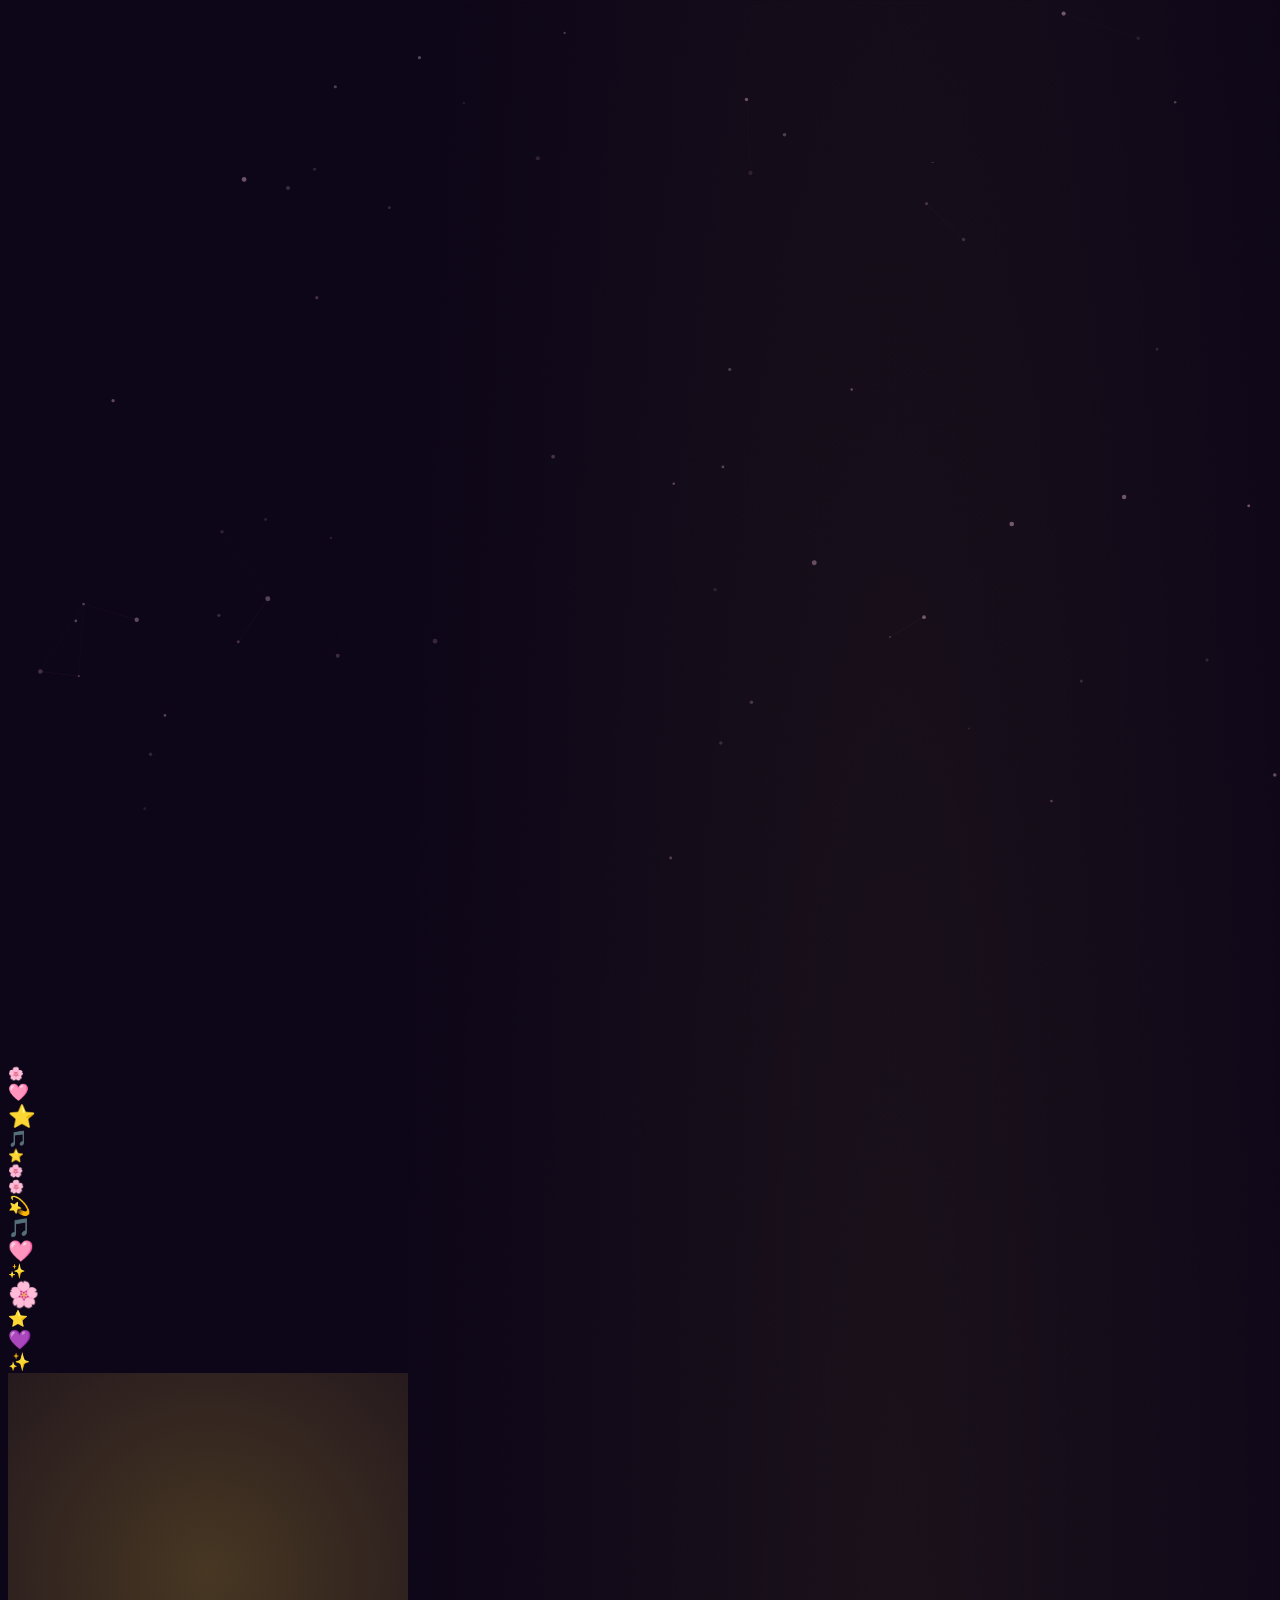
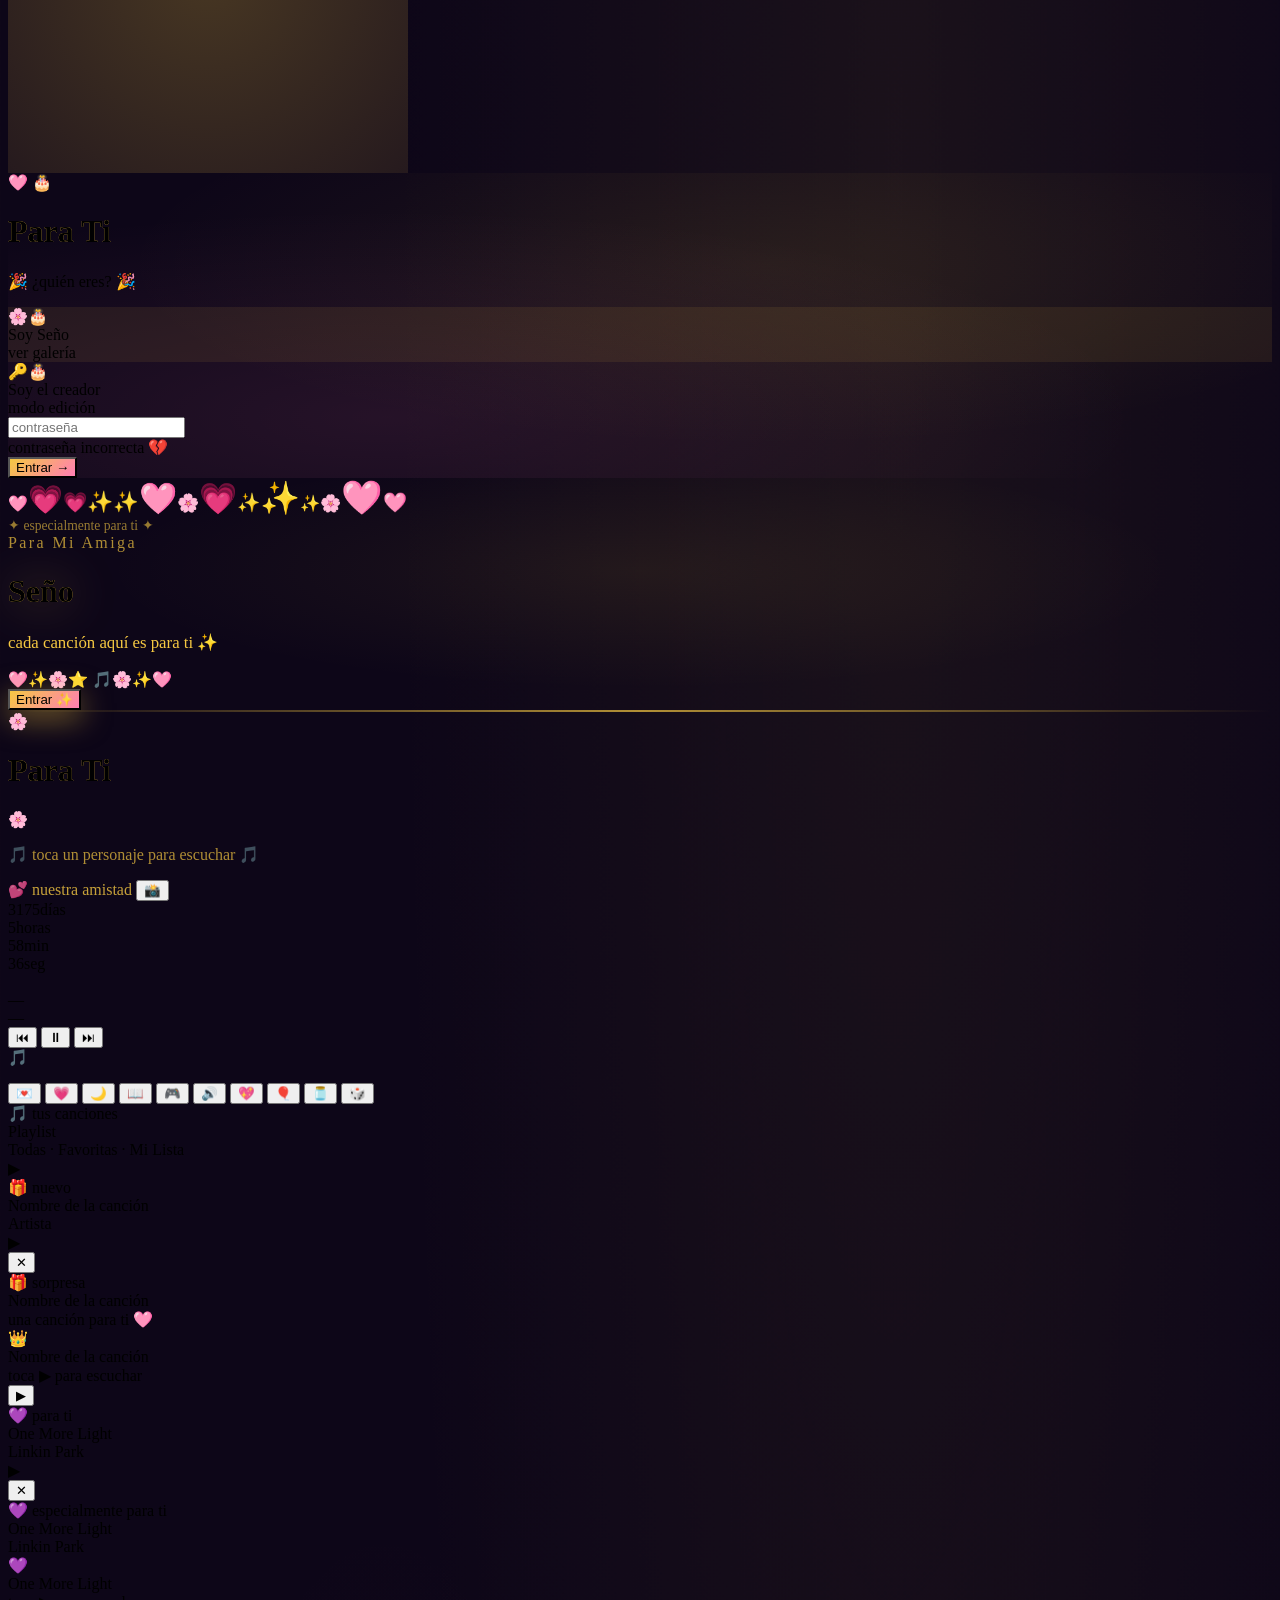
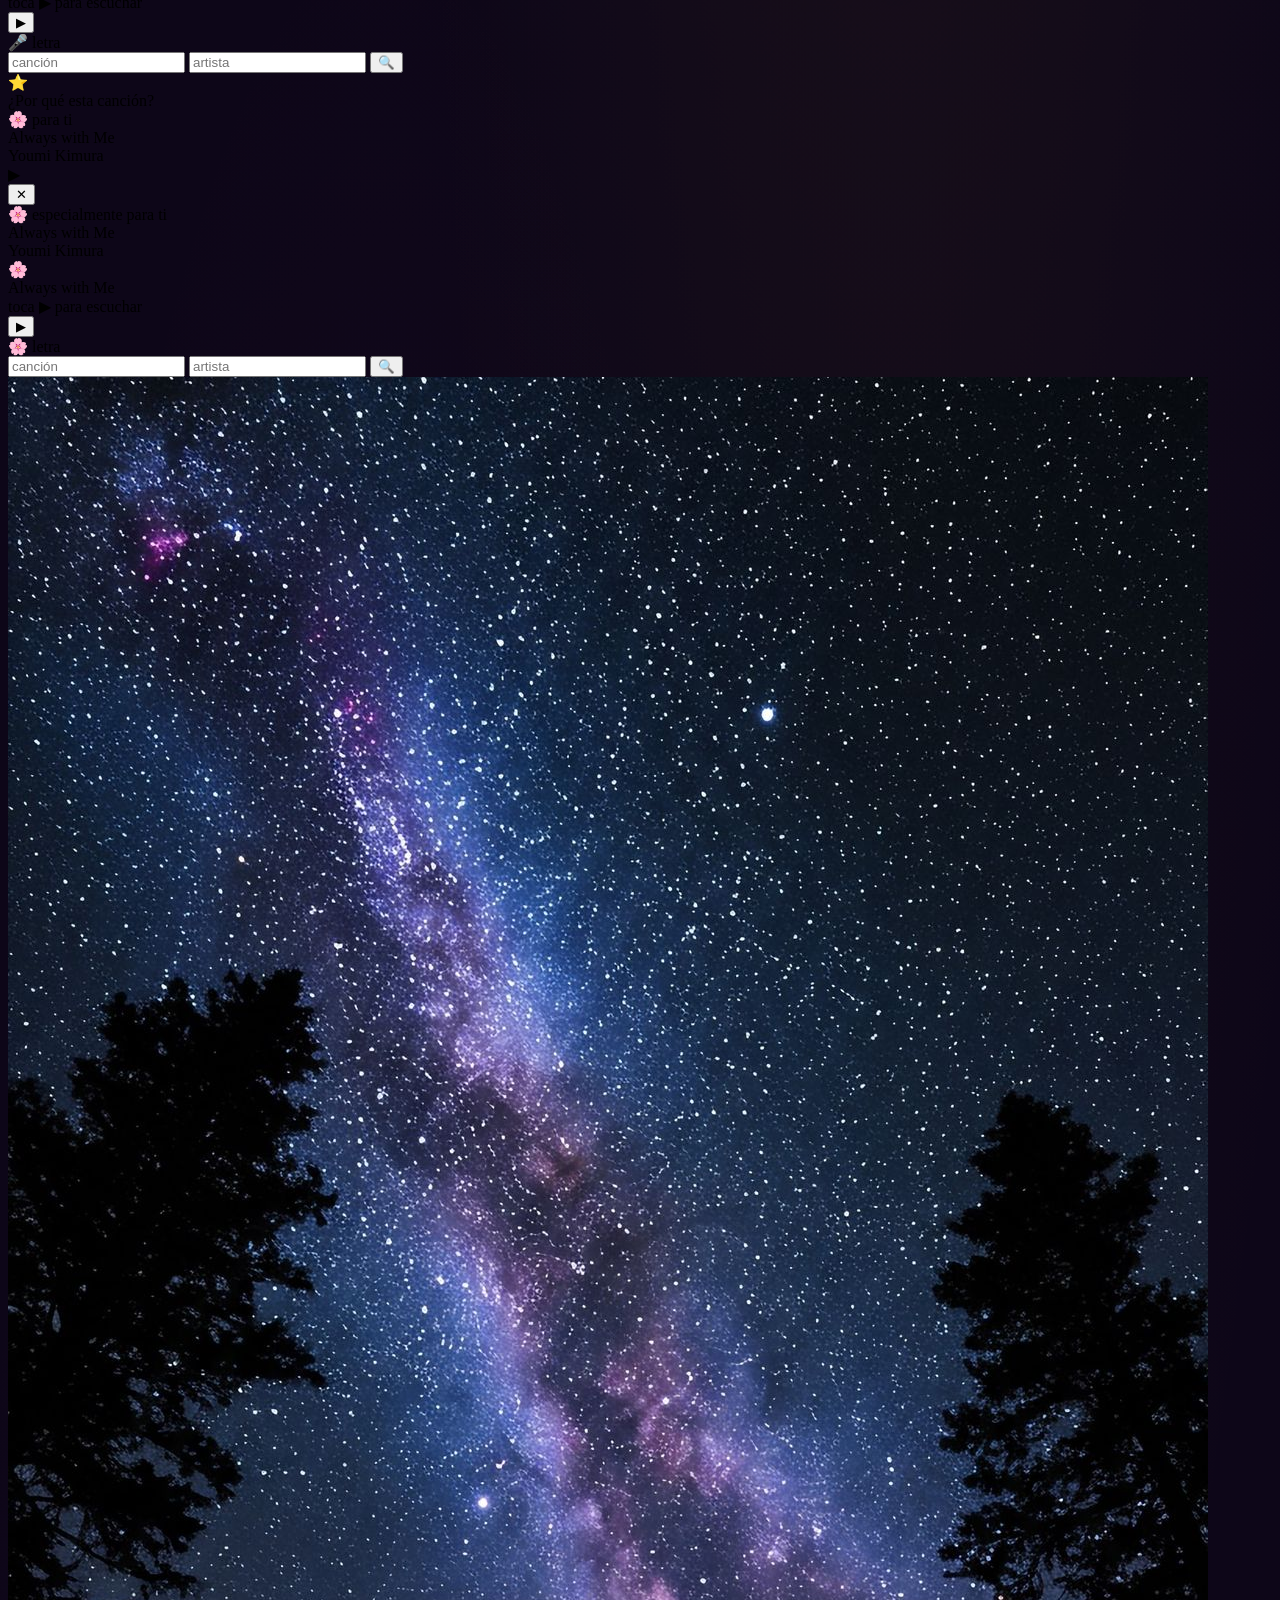
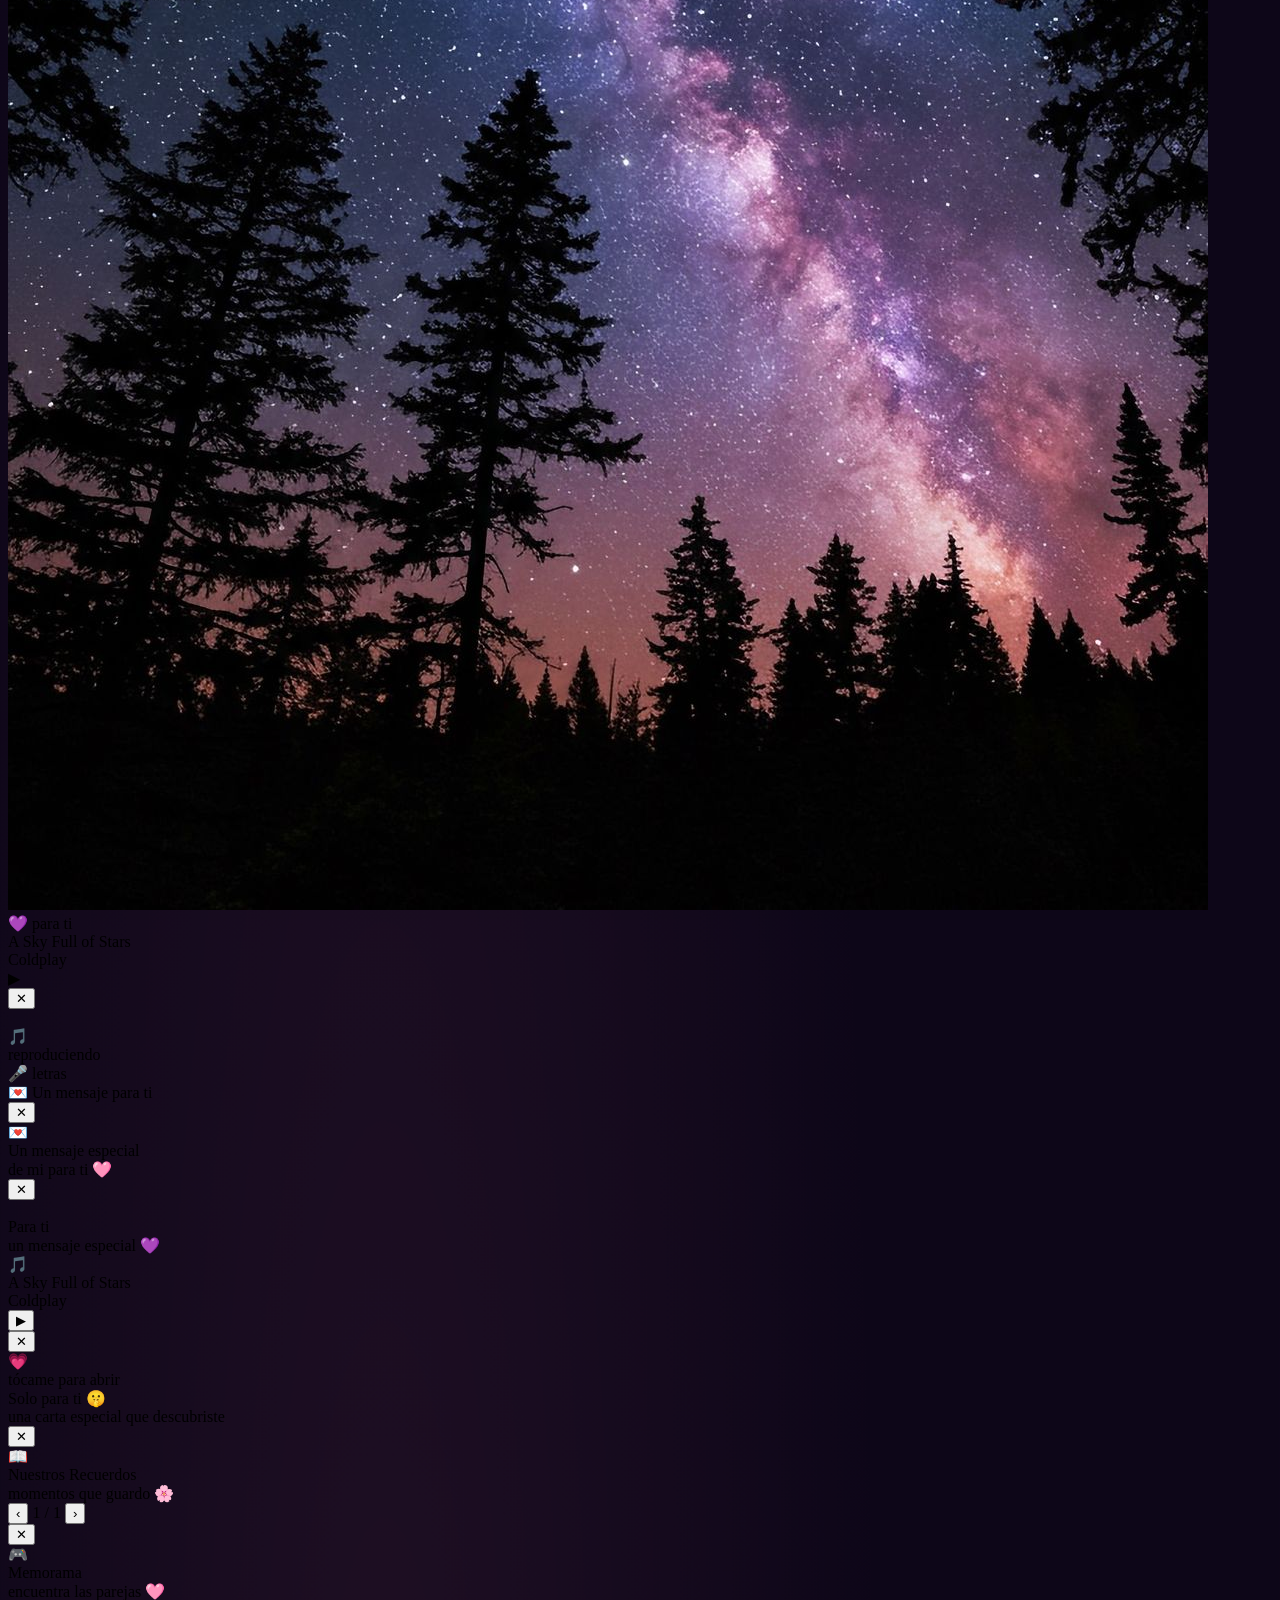
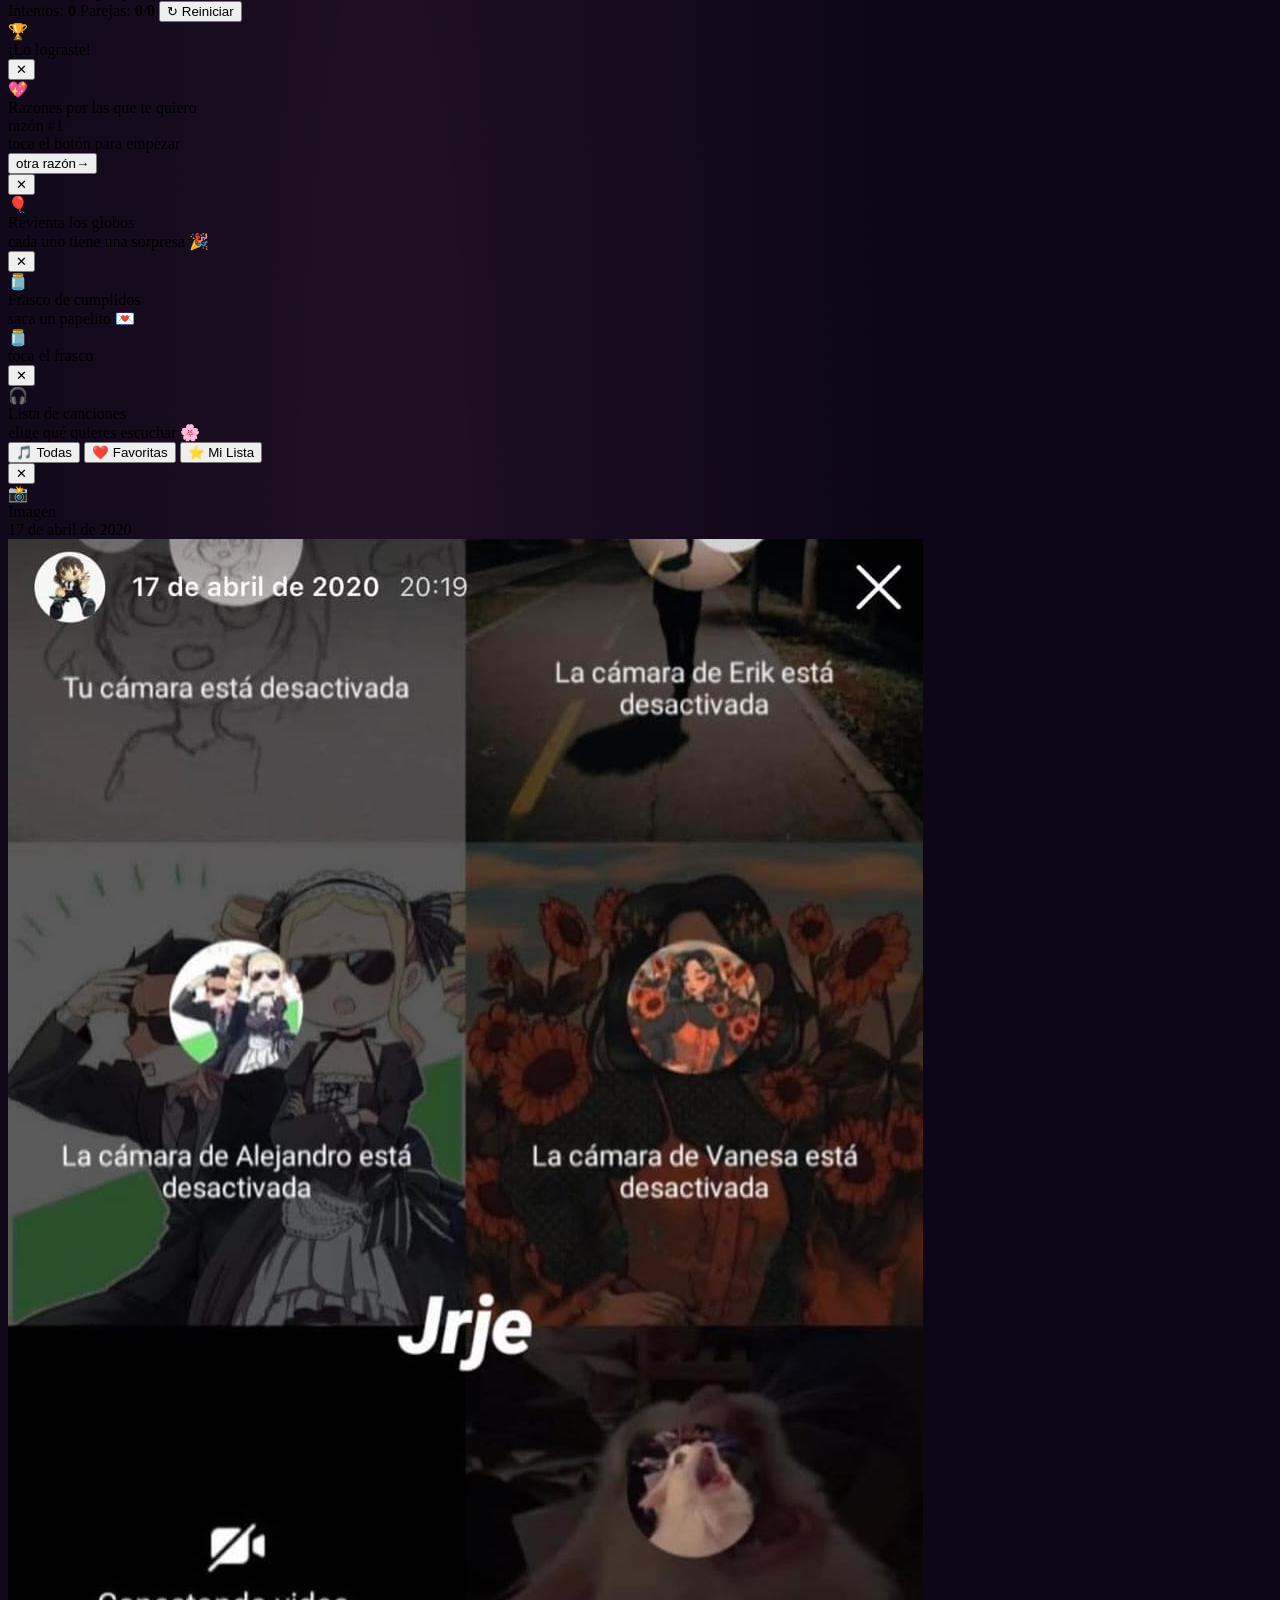
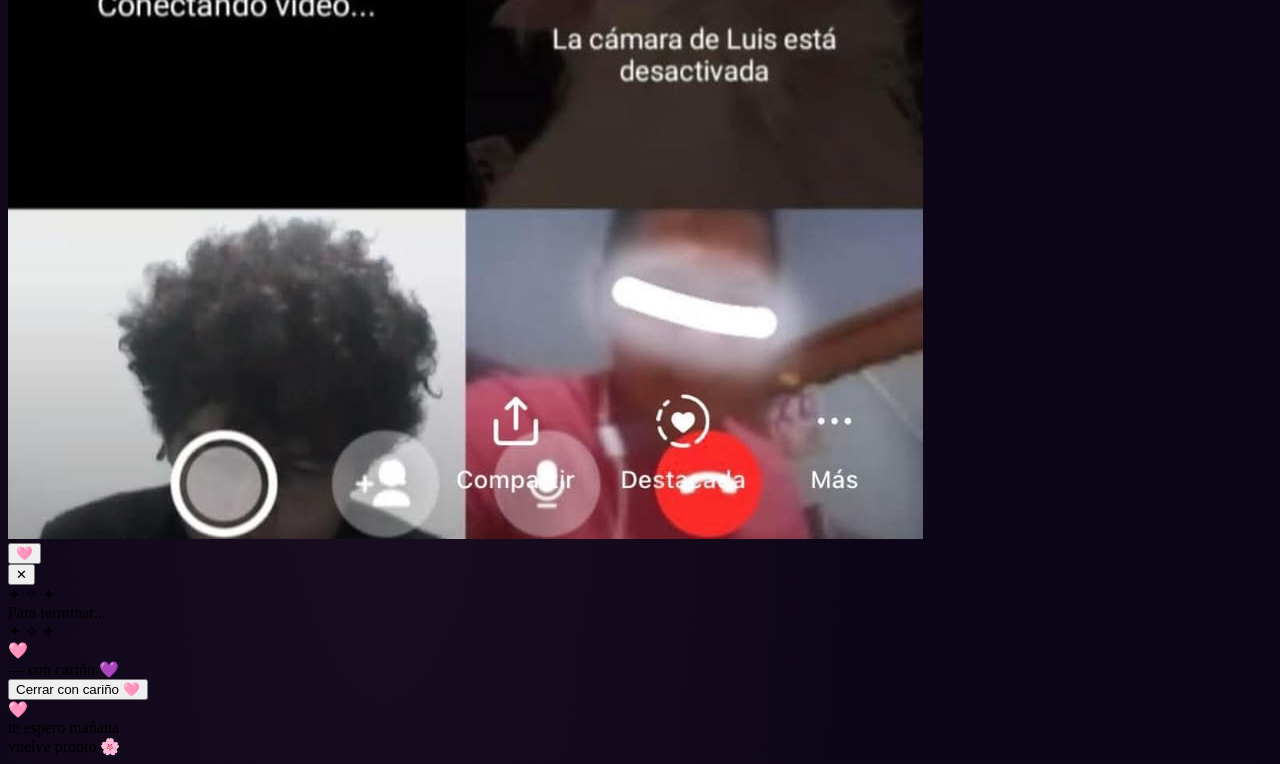
==== index.html @ 9b0b035e "Add files via upload" ====
<!DOCTYPE html>
<html lang="es">
<head>
  <meta charset="UTF-8">
  <meta name="viewport" content="width=device-width, initial-scale=1.0, maximum-scale=5.0, viewport-fit=cover">
  <meta name="theme-color" content="#0d0618">
  <meta name="apple-mobile-web-app-capable" content="yes">
  <meta name="apple-mobile-web-app-status-bar-style" content="black-translucent">
  <title>Para Ti 🩷</title>
  <link rel="stylesheet" href="styles.css">
  <link rel="stylesheet" href="birthday.css">
</head>
<body>

<!-- PANTALLA DE CARGA -->
<div id="loader">
  <div class="loader-heart">🩷</div>
  <div class="loader-text">cargando...</div>
</div>

<div id="cursor-glow"></div>
<div class="sky-body"></div>
<div class="aurora"></div>
<canvas id="viz-canvas"></canvas>
<canvas id="fx-canvas"></canvas>
<div id="bg"></div>
<div id="grain"></div>
<div id="particles"></div>
<div class="orb orb1"></div>
<div class="orb orb2"></div>
<div class="orb orb3"></div>
<div id="toast"></div>

<!-- LOGIN -->
<div id="login">
  <div class="login-inner">
    <div class="login-icon">🩷</div>
    <h1 class="login-title">Para Ti</h1>
    <p class="login-sub">¿quién eres?</p>
    <div class="login-cards">
      <div class="login-card" onclick="selectRole('guest')">
        <div class="login-card-emoji">🌸</div>
        <div class="login-card-name" id="login-guest-name">Invitada</div>
        <div class="login-card-hint">ver galería</div>
      </div>
      <div class="login-card" onclick="selectRole('admin')">
        <div class="login-card-emoji">🔑</div>
        <div class="login-card-name">Soy el creador</div>
        <div class="login-card-hint">modo edición</div>
      </div>
    </div>
    <div class="login-pass" id="login-pass">
      <input type="password" id="login-input" placeholder="contraseña"
             onkeydown="if(event.key==='Enter') doLogin()">
      <div class="login-err" id="login-err">contraseña incorrecta 💔</div>
      <button class="login-btn" onclick="doLogin()">Entrar →</button>
    </div>
  </div>
</div>

<!-- BIENVENIDA -->
<div id="welcome">
  <div class="welcome-hearts" id="welcome-hearts"></div>
  <div class="welcome-inner">
    <div class="w-eyebrow">✦ especialmente para ti ✦</div>
    <div class="w-hermana">Para Mi Amiga</div>
    <h1 class="w-name" id="w-name">Amiga</h1>
    <p class="w-tag">esto lo hice pensando en ti 🩷</p>
    <div class="w-emojis">
      <span>🩷</span><span>✨</span><span>🌸</span><span>⭐</span>
      <span>🎵</span><span>🌸</span><span>✨</span><span>🩷</span>
    </div>
    <button class="w-btn" onclick="enterMain()">Entrar ✨</button>
  </div>
</div>

<!-- PRINCIPAL -->
<div id="main">
  <header class="header">
    <div class="header-line"></div>
    <div class="title-wrap">
      <span class="title-deco">🌸</span>
      <h1 class="title">Para Ti</h1>
      <span class="title-deco">🌸</span>
    </div>
    <p class="subtitle">🎵 toca un personaje para escuchar 🎵</p>
    <div class="friendship-counter">
      <span class="fc-label">💕 nuestra amistad <button class="fc-evidence" onclick="openFechaEvidencia()" title="ver foto">📸</button></span>
      <div class="fc-grid">
        <div class="fc-item"><span class="fc-num" id="fc-days">0</span><span class="fc-unit">días</span></div>
        <div class="fc-item"><span class="fc-num" id="fc-hours">0</span><span class="fc-unit">horas</span></div>
        <div class="fc-item"><span class="fc-num" id="fc-mins">0</span><span class="fc-unit">min</span></div>
        <div class="fc-item"><span class="fc-num" id="fc-secs">0</span><span class="fc-unit">seg</span></div>
      </div>
    </div>
    <div class="countdown" id="countdown">
      <span class="cd-label" id="cd-label">⏳ faltan para tu día</span>
      <div class="cd-grid">
        <div class="cd-item"><span class="cd-num" id="cd-days">0</span><span class="cd-unit">días</span></div>
        <div class="cd-item"><span class="cd-num" id="cd-hours">0</span><span class="cd-unit">hrs</span></div>
        <div class="cd-item"><span class="cd-num" id="cd-mins">0</span><span class="cd-unit">min</span></div>
        <div class="cd-item"><span class="cd-num" id="cd-secs">0</span><span class="cd-unit">seg</span></div>
      </div>
    </div>
  </header>
  <div class="gallery" id="gallery"></div>
</div>

<!-- REPRODUCTOR -->
<div id="player">
  <img id="p-img" alt="">
  <div id="p-info">
    <div id="p-name">—</div>
    <div id="p-song">—</div>
  </div>
  <div class="wave" id="p-wave">
    <span></span><span></span><span></span><span></span><span></span>
  </div>
  <button id="p-prev" class="p-nav" onclick="prevSong()" title="Anterior">⏮</button>
  <button id="p-btn" onclick="togglePlay()">⏸</button>
  <button id="p-next" class="p-nav" onclick="nextSong()" title="Siguiente">⏭</button>
  <div class="player-progress" id="player-progress"></div>
</div>

<div id="lyrics-panel">
  <div class="lp-title">🎵</div>
  <ul id="lp-lines"></ul>
</div>

<!-- BOTONES FLOTANTES -->
<button id="msg-fab" onclick="openMemModal()">💌</button>
<button id="secret-heart" onclick="tapHeart()" title="🤫">💗</button>
<button id="theme-toggle" onclick="toggleTheme()" title="Día / Noche">🌙</button>
<button id="book-fab" onclick="openBook()" title="Libro de recuerdos">📖</button>
<button id="game-fab" onclick="openGame()" title="Mini-juego">🎮</button>
<button id="sound-toggle" onclick="toggleSound()" title="Sonido">🔊</button>
<button id="razones-fab" onclick="openRazones()" title="Razones por las que te quiero">💖</button>
<button id="globos-fab" onclick="openGlobos()" title="Globos sorpresa">🎈</button>
<button id="frasco-fab" onclick="openFrasco()" title="Frasco de cumplidos">🫙</button>
<button id="surprise-fab" onclick="surpriseMe()" title="Sorpréndeme">🎲</button>

<!-- PLAYLIST FAB — al lado de la carta -->
<div id="playlist-fab-card" onclick="openPlaylist()">
  <div class="pl-fab-glow"></div>
  <div class="pl-fab-content">
    <div class="pl-fab-note">🎵 tus canciones</div>
    <div class="pl-fab-title">Playlist</div>
    <div class="pl-fab-sub">Todas · Favoritas · Mi Lista</div>
  </div>
  <div class="pl-fab-btn">▶</div>
</div>

<!-- CANCIÓN SORPRESA — esquina superior derecha -->
<div id="paulo-new-fab" onclick="openPauloNew()">
  <img src="" id="paulo-new-img" onerror="this.style.display='none'" onload="if(this.src)this.style.display='';">
  <div class="paulo-new-content">
    <div class="paulo-new-note">🎁 nuevo</div>
    <div class="paulo-new-song" id="paulo-new-song">Nombre de la canción</div>
    <div class="paulo-new-artist" id="paulo-new-artist">Artista</div>
  </div>
  <div class="paulo-new-play">▶</div>
</div>

<!-- MODAL canción sorpresa -->
<div id="paulo-new-modal" class="modal">
  <div class="modal-back" onclick="closePauloNew()"></div>
  <div class="modal-box paulo-new-box">
    <button class="modal-x" onclick="closePauloNew()">✕</button>
    <div class="paulo-new-hdr">
      <div class="paulo-new-hdr-bg" id="paulo-new-hdr-bg"></div>
      <div class="paulo-new-hdr-overlay"></div>
      <div class="paulo-new-hdr-inner">
        <div class="paulo-new-badge" id="paulo-new-badge">🎁 sorpresa</div>
        <div class="paulo-new-title" id="paulo-new-title">Nombre de la canción</div>
        <div class="paulo-new-sub">una canción para ti 🩷</div>
      </div>
    </div>
    <div class="paulo-new-body">
      <div class="paulo-new-player-wrap">
        <div class="paulo-new-disc" id="paulo-new-disc">👑</div>
        <div class="paulo-new-info">
          <div class="paulo-new-sname" id="paulo-new-sname">Nombre de la canción</div>
          <div class="paulo-new-status" id="paulo-new-status">toca ▶ para escuchar</div>
        </div>
        <button class="paulo-new-btn" id="paulo-new-btn" onclick="togglePauloNew()">▶</button>
      </div>
      <div class="paulo-new-msg" id="paulo-new-msg"></div>
    </div>
  </div>
</div>
<audio id="paulo-new-aud"></audio>

<!-- CARTA DERECHA 1: One More Light -->
<div id="dedica2-fab" onclick="openDedica2()">
  <img src="" id="dedica2-fab-img" onerror="this.style.display='none'" onload="if(this.src)this.style.display='';">
  <div class="dedica2-fab-content">
    <div class="dedica2-fab-note">💜 para ti</div>
    <div class="dedica2-fab-song" id="dedica2-fab-song">Nombre de la canción</div>
    <div class="dedica2-fab-artist" id="dedica2-fab-artist">Artista</div>
  </div>
  <div class="dedica2-fab-play">▶</div>
</div>

<!-- MODAL One More Light -->
<div id="dedica2-modal" class="modal">
  <div class="modal-back" onclick="closeDedica2()"></div>
  <div class="modal-box dedica2-box">
    <button class="modal-x" onclick="closeDedica2()">✕</button>
    <div class="dedica2-hdr">
      <div class="dedica2-hdr-bg" id="dedica2-hdr-bg"></div>
      <div class="dedica2-hdr-overlay"></div>
      <div class="dedica2-hdr-inner">
        <div class="dedica2-note-badge">💜 especialmente para ti</div>
        <div class="dedica2-title" id="dedica2-title">Nombre de la canción</div>
        <div class="dedica2-artist-txt" id="dedica2-artist-txt">Artista</div>
      </div>
    </div>
    <div class="dedica2-body">
      <div class="dedica2-player">
        <div class="dedica2-disc" id="dedica2-disc">💜</div>
        <div class="dedica2-info">
          <div class="dedica2-song-name" id="dedica2-song-name">Nombre de la canción</div>
          <div class="dedica2-now" id="dedica2-now">toca ▶ para escuchar</div>
        </div>
        <button class="dedica2-btn" id="dedica2-btn" onclick="toggleDedica2()">▶</button>
      </div>
      <div class="dedica2-lyrics-wrap">
        <div class="dedica2-lyrics-label">🎤 letra</div>
        <div class="dedica-search-row">
          <input class="dedica-search-input" id="d2-track" placeholder="canción" value="">
          <input class="dedica-search-input" id="d2-artist" placeholder="artista" value="">
          <button class="dedica-search-btn" onclick="searchDedica2Lyrics()">🔍</button>
        </div>
        <div class="dedica2-lyrics" id="dedica2-lyrics"></div>
      </div>
      <div class="dedica2-why" id="dedica2-why">
        <div class="dedica2-why-icon">⭐</div>
        <div class="dedica2-why-title">¿Por qué esta canción?</div>
        <div class="dedica2-why-text" id="dedica2-why-text"></div>
      </div>
      <div class="dedica2-carta" id="dedica2-carta"></div>
    </div>
  </div>
</div>

<!-- CARTA DERECHA 2: Always With Me -->
<div id="dedica3-fab" onclick="openDedica3()">
  <img src="" id="dedica3-fab-img" onerror="this.style.display='none'" onload="if(this.src)this.style.display='';">
  <div class="dedica3-fab-content">
    <div class="dedica3-fab-note">🌸 para ti</div>
    <div class="dedica3-fab-song" id="dedica3-fab-song">Nombre de la canción</div>
    <div class="dedica3-fab-artist" id="dedica3-fab-artist">Artista</div>
  </div>
  <div class="dedica3-fab-play">▶</div>
</div>

<!-- MODAL Always With Me -->
<div id="dedica3-modal" class="modal">
  <div class="modal-back" onclick="closeDedica3()"></div>
  <div class="modal-box dedica3-box">
    <button class="modal-x" onclick="closeDedica3()">✕</button>
    <div class="dedica3-hdr">
      <div class="dedica3-hdr-bg" id="dedica3-hdr-bg"></div>
      <div class="dedica3-hdr-overlay"></div>
      <div class="dedica3-hdr-inner">
        <div class="dedica3-note-badge">🌸 especialmente para ti</div>
        <div class="dedica3-title" id="dedica3-title">Nombre de la canción</div>
        <div class="dedica3-artist-txt" id="dedica3-artist-txt">Artista</div>
      </div>
    </div>
    <div class="dedica3-body">
      <div class="dedica3-player">
        <div class="dedica3-disc" id="dedica3-disc">🌸</div>
        <div class="dedica3-info">
          <div class="dedica3-song-name" id="dedica3-song-name">Nombre de la canción</div>
          <div class="dedica3-now" id="dedica3-now">toca ▶ para escuchar</div>
        </div>
        <button class="dedica3-btn" id="dedica3-btn" onclick="toggleDedica3()">▶</button>
      </div>
      <div class="dedica3-lyrics-wrap">
        <div class="dedica3-lyrics-label">🌸 letra</div>
        <div class="dedica-search-row">
          <input class="dedica-search-input" id="d3-track" placeholder="canción" value="">
          <input class="dedica-search-input" id="d3-artist" placeholder="artista" value="">
          <button class="dedica-search-btn dedica-search-btn3" onclick="searchDedica3Lyrics()">🔍</button>
        </div>
        <div class="dedica3-lyrics" id="dedica3-lyrics"></div>
      </div>
      <div class="dedica3-carta" id="dedica3-carta"></div>
    </div>
  </div>
</div>

<audio id="dedica2-aud"></audio>
<audio id="dedica3-aud"></audio>

<div id="dedica-fab" onclick="openDedica()">
  <img src="" id="dedica-fab-img" onerror="this.style.display='none'" onload="if(this.src)this.style.display='';">
  <div class="dedica-fab-content">
    <div class="dedica-fab-note">💜 para ti</div>
    <div class="dedica-fab-song" id="dedica-fab-song">Nombre de la canción</div>
    <div class="dedica-fab-artist" id="dedica-fab-artist">Artista</div>
  </div>
  <div class="dedica-fab-play">▶</div>
</div>

<!-- MODAL PERSONAJE -->
<div id="modal" class="modal">
  <div class="modal-back" onclick="closeModal()"></div>
  <div class="modal-box">
    <button class="modal-x" onclick="closeModal()">✕</button>
    <div class="modal-hdr">
      <div class="modal-hdr-bg" id="modal-hdr-bg"></div>
      <div class="modal-hdr-inner">
        <img id="modal-img" alt="">
        <video id="modal-video" muted loop playsinline style="display:none">
          <source id="modal-video-src" src="" type="video/mp4">
        </video>
        <div id="modal-name"></div>
        <div id="modal-series"></div>
      </div>
    </div>
    <div class="modal-body">
      <div class="mini-player">
        <span class="mini-icon">🎵</span>
        <div class="mini-info">
          <div id="m-song"></div>
          <div class="mini-now">reproduciendo</div>
        </div>
      </div>
      <div class="lyrics-section">
        <div class="lyrics-header" id="lyrics-admin" style="display:none">
          <input class="fetch-input" id="fetch-artist" placeholder="artista">
          <button class="fetch-btn" onclick="adminFetchLyrics()">
            <span id="fetch-ic">🔍</span> Buscar
          </button>
          <span class="fetch-status" id="fetch-status"></span>
        </div>
        <div class="lyrics-label">🎤 letras</div>
        <div id="modal-lyrics"></div>
      </div>
      <div class="msg-section">
        <div class="msg-title">💌 Un mensaje para ti</div>
        <div class="msg-content" id="char-msg"></div>
      </div>
    </div>
  </div>
</div>

<!-- MODAL MENSAJE GENERAL -->
<div id="mem-modal" class="modal">
  <div class="modal-back" onclick="closeMemModal()"></div>
  <div class="modal-box mem-box">
    <button class="modal-x" onclick="closeMemModal()">✕</button>
    <div class="mem-hdr">
      <span class="mem-hdr-icon">💌</span>
      <div>
        <div class="mem-hdr-title">Un mensaje especial</div>
        <div class="mem-hdr-sub">de mi para ti 🩷</div>
      </div>
    </div>
    <div class="mem-body" id="mem-body"></div>
  </div>
</div>

<!-- MODAL DEDICATORIA -->
<div id="dedica-modal" class="modal">
  <div class="modal-back" onclick="closeDedica()"></div>
  <div class="modal-box dedica-box">
    <button class="modal-x" onclick="closeDedica()">✕</button>
    <div class="dedica-hdr">
      <div class="dedica-hdr-bg" id="dedica-hdr-bg"></div>
      <div class="dedica-hdr-inner">
        <img id="dedica-img" src="" alt="">
        <div class="dedica-title-txt">Para ti</div>
        <div class="dedica-sub">un mensaje especial 💜</div>
      </div>
    </div>
    <div class="dedica-body">
      <div class="dedica-player">
        <span class="dedica-icon">🎵</span>
        <div class="dedica-info">
          <div class="dedica-song" id="dedica-song">Nombre de la canción</div>
          <div class="dedica-artist" id="dedica-artist">Artista</div>
        </div>
        <button class="dedica-btn" id="dedica-btn" onclick="toggleDedica()">▶</button>
      </div>
      <div class="dedica-lyrics" id="dedica-lyrics"></div>
      <div class="dedica-carta" id="dedica-carta"></div>
    </div>
  </div>
</div>

<!-- MODAL CARTA SECRETA -->
<div id="secret-modal" class="modal">
  <div class="modal-back" onclick="closeSecret()"></div>
  <div class="modal-box secret-box">
    <button class="modal-x" onclick="closeSecret()">✕</button>
    <div class="secret-envelope" id="secret-env">
      <div class="env-flap"></div>
      <div class="env-body">
        <div class="env-heart">💗</div>
        <div class="env-hint">tócame para abrir</div>
      </div>
    </div>
    <div class="secret-content" id="secret-content">
      <div class="secret-title">Solo para ti 🤫</div>
      <div class="secret-sub">una carta especial que descubriste</div>
      <div class="secret-letter" id="secret-letter"></div>
    </div>
  </div>
</div>

<!-- MODAL LIBRO DE RECUERDOS -->
<div id="book-modal" class="modal">
  <div class="modal-back" onclick="closeBook()"></div>
  <div class="modal-box book-box">
    <button class="modal-x" onclick="closeBook()">✕</button>
    <div class="book-hdr">
      <span class="book-hdr-icon">📖</span>
      <div>
        <div class="book-hdr-title">Nuestros Recuerdos</div>
        <div class="book-hdr-sub">momentos que guardo 🌸</div>
      </div>
    </div>
    <div class="book-stage">
      <div class="book-spine"></div>
      <div class="book-pages" id="book-pages">
        <div class="book-page front" id="book-page-front">
          <div class="book-page-date" id="book-page-date"></div>
          <div class="book-page-img" id="book-page-img"></div>
          <video class="book-page-video" id="book-page-video" controls playsinline preload="metadata" style="display:none"></video>
          <div class="book-page-text" id="book-page-text"></div>
          <div class="book-page-fold"></div>
          <div class="book-page-corner" onclick="bookNext()" title="siguiente página"></div>
        </div>
      </div>
    </div>
    <div class="book-dots" id="book-dots"></div>
    <div class="book-nav">
      <button class="book-arrow" onclick="bookPrev()">‹</button>
      <span class="book-counter" id="book-counter">1 / 1</span>
      <button class="book-arrow" onclick="bookNext()">›</button>
    </div>
  </div>
</div>

<!-- MODAL MINI-JUEGO MEMORAMA -->
<div id="game-modal" class="modal">
  <div class="modal-back" onclick="closeGame()"></div>
  <div class="modal-box game-box">
    <button class="modal-x" onclick="closeGame()">✕</button>
    <div class="game-hdr">
      <span class="game-hdr-icon">🎮</span>
      <div>
        <div class="game-hdr-title">Memorama</div>
        <div class="game-hdr-sub">encuentra las parejas 🩷</div>
      </div>
    </div>
    <div class="game-stats">
      <span>Intentos: <b id="game-moves">0</b></span>
      <span>Parejas: <b id="game-pairs">0</b>/<b id="game-total">0</b></span>
      <button class="game-restart" onclick="startGame()">↻ Reiniciar</button>
    </div>
    <div class="game-grid" id="game-grid"></div>
    <div class="game-win" id="game-win">
      <div class="game-win-icon">🏆</div>
      <div class="game-win-title">¡Lo lograste!</div>
      <div class="game-win-msg" id="game-win-msg"></div>
    </div>
  </div>
</div>

<!-- MODAL RAZONES -->
<div id="razones-modal" class="modal">
  <div class="modal-back" onclick="closeRazones()"></div>
  <div class="modal-box razones-box">
    <button class="modal-x" onclick="closeRazones()">✕</button>
    <div class="razones-hdr">
      <span class="razones-icon">💖</span>
      <div>
        <div class="razones-title">Razones por las que te quiero</div>
        <div class="razones-sub" id="razones-counter">razón #1</div>
      </div>
    </div>
    <div class="razones-body">
      <div class="razones-text" id="razones-text">toca el botón para empezar</div>
      <button class="razones-btn" onclick="nextRazon()">
        <span>otra razón</span><span>→</span>
      </button>
    </div>
  </div>
</div>

<!-- MODAL GLOBOS -->
<div id="globos-modal" class="modal">
  <div class="modal-back" onclick="closeGlobos()"></div>
  <div class="modal-box globos-box">
    <button class="modal-x" onclick="closeGlobos()">✕</button>
    <div class="globos-hdr">
      <span class="globos-icon">🎈</span>
      <div>
        <div class="globos-title">Revienta los globos</div>
        <div class="globos-sub">cada uno tiene una sorpresa 🎉</div>
      </div>
    </div>
    <div class="globos-stage" id="globos-stage"></div>
    <div class="globo-message" id="globo-message"></div>
  </div>
</div>

<!-- MODAL FRASCO DE CUMPLIDOS -->
<div id="frasco-modal" class="modal">
  <div class="modal-back" onclick="closeFrasco()"></div>
  <div class="modal-box frasco-box">
    <button class="modal-x" onclick="closeFrasco()">✕</button>
    <div class="frasco-hdr">
      <span class="frasco-icon">🫙</span>
      <div>
        <div class="frasco-title">Frasco de cumplidos</div>
        <div class="frasco-sub">saca un papelito 💌</div>
      </div>
    </div>
    <div class="frasco-stage">
      <div class="frasco-jar" onclick="sacarCumplido()">
        <div class="frasco-jar-emoji">🫙</div>
        <div class="frasco-jar-hint">toca el frasco</div>
      </div>
      <div class="frasco-papel" id="frasco-papel">
        <div class="frasco-papel-text" id="frasco-papel-text"></div>
      </div>
    </div>
  </div>
</div>

<!-- MODAL PLAYLIST -->
<div id="playlist-modal" class="modal">
  <div class="modal-back" onclick="closePlaylist()"></div>
  <div class="modal-box playlist-box">
    <button class="modal-x" onclick="closePlaylist()">✕</button>
    <div class="playlist-hdr">
      <span class="playlist-icon">🎧</span>
      <div>
        <div class="playlist-title">Lista de canciones</div>
        <div class="playlist-sub">elige qué quieres escuchar 🌸</div>
      </div>
    </div>
    <div class="playlist-tabs">
      <button class="pl-tab active" data-tab="todas" onclick="switchPlaylistTab('todas')">🎵 Todas</button>
      <button class="pl-tab" data-tab="favs" onclick="switchPlaylistTab('favs')">❤️ Favoritas</button>
      <button class="pl-tab" data-tab="mia" onclick="switchPlaylistTab('mia')">⭐ Mi Lista</button>
    </div>
    <div class="playlist-info" id="playlist-info"></div>
    <div class="playlist-body" id="playlist-body"></div>
    <div class="playlist-actions" id="playlist-actions"></div>
  </div>
</div>

<!-- MODAL EVIDENCIA FECHA AMISTAD -->
<div id="fecha-modal" class="modal">
  <div class="modal-back" onclick="closeFechaEvidencia()"></div>
  <div class="modal-box fecha-box">
    <button class="modal-x" onclick="closeFechaEvidencia()">✕</button>
    <div class="fecha-hdr">
      <span class="fecha-icon">📸</span>
      <div>
        <div class="fecha-title">Imagen</div>
        <div class="fecha-sub" id="fecha-caption-date"></div>
      </div>
    </div>
    <div class="fecha-stage">
      <div class="fecha-img-wrap">
        <img id="fecha-img" src="" alt="evidencia"
             onerror="this.style.display='none';this.parentElement.classList.add('no-img');"
             onload="if(this.src){this.style.display='';this.parentElement.classList.remove('no-img');}">
        <div class="fecha-tape"></div>
      </div>
      <div class="fecha-caption"></div>
    </div>
  </div>
</div>

<!-- BOTÓN FINAL -->
<button id="final-fab" onclick="openFinal()" title="Para terminar...">🩷</button>


<!-- MODAL CARTA FINAL -->

<!-- MODAL CARTA FINAL -->
<div id="final-modal" class="modal">
  <div class="modal-back" onclick="closeFinal()"></div>
  <div class="modal-box final-box">
    <button class="modal-x" onclick="closeFinal()">✕</button>
    <div class="final-stars" id="final-stars"></div>
    <div class="final-hdr">
      <div class="final-ornament">✦ ✧ ✦</div>
      <div class="final-title" id="final-title">Para terminar...</div>
      <div class="final-ornament">✦ ✧ ✦</div>
    </div>
    <div class="final-body">
      <div class="final-seal"><div class="final-seal-inner">🩷</div></div>
      <div class="final-letter" id="final-letter"></div>
      <div class="final-signature">— con cariño 💜</div>
    </div>
    <div class="final-bottom">
      <button class="final-btn" onclick="closeFinal()">Cerrar con cariño 🩷</button>
    </div>
  </div>
</div>

<!-- DESPEDIDA -->
<div id="bye-screen">
  <div class="bye-inner">
    <div class="bye-icon">🩷</div>
    <div class="bye-text">te espero mañana</div>
    <div class="bye-sub">vuelve pronto 🌸</div>
  </div>
</div>

<audio id="aud"></audio>
<audio id="dedica-aud"></audio>

<script src="data.js"></script>
<script src="app.js"></script>
<script src="birthday.js"></script>
</body>
</html>
---- birthday.css ----
/* =====================================================
   birthday.css — estilos del modo cumpleaños
   Solo activo el día de su cumpleaños
   No modifica nada del resto del sitio
===================================================== */

@import url('https://fonts.googleapis.com/css2?family=Pacifico&family=Quicksand:wght@500;700&family=Klee+One&display=swap');

/* ── PANTALLA DE BIENVENIDA ─────────────────────── */
#bday-screen {
  position: fixed; inset: 0;
  z-index: 9500;
  background: radial-gradient(ellipse at 60% 30%, #2d0a40, #0d0618 60%, #1a0228);
  display: none;
  align-items: center;
  justify-content: center;
  overflow: hidden;
}
#bday-screen.show { display: flex; }

/* Fondo decorativo con degradados animados */
#bday-screen::before {
  content: '';
  position: absolute; inset: -50%;
  background:
    radial-gradient(ellipse 500px 300px at 20% 20%, rgba(245,200,66,.1), transparent),
    radial-gradient(ellipse 400px 400px at 80% 80%, rgba(255,126,179,.12), transparent),
    radial-gradient(ellipse 600px 200px at 50% 50%, rgba(217,126,245,.08), transparent);
  animation: bdayBgPulse 8s ease-in-out infinite;
  pointer-events: none;
}
@keyframes bdayBgPulse {
  0%,100% { transform: scale(1); opacity: .7; }
  50%     { transform: scale(1.05); opacity: 1; }
}

/* Contenedor de confeti */
#bday-confetti {
  position: absolute; inset: 0;
  pointer-events: none; overflow: hidden; z-index: 1;
}
.bday-piece {
  position: absolute;
  top: -40px;
  animation: bdayFall linear infinite;
  user-select: none;
  pointer-events: none;
}
@keyframes bdayFall {
  0%   { transform: translateY(0) rotate(0deg) scale(1); opacity: 1; }
  80%  { opacity: 1; }
  100% { transform: translateY(115vh) rotate(720deg) scale(.6); opacity: 0; }
}

/* Contenido interior */
.bday-inner {
  position: relative; z-index: 2;
  padding: 2.5rem 2rem;
  max-width: 520px; width: 100%;
  text-align: center;
  animation: bdayInnerIn 1.1s cubic-bezier(.34,1.56,.64,1) .2s both;
}
@keyframes bdayInnerIn {
  0%   { opacity: 0; transform: scale(.7) translateY(50px); filter: blur(10px); }
  100% { opacity: 1; transform: scale(1) translateY(0); filter: blur(0); }
}

/* Emojis decorativos arriba */
.bday-top-emojis {
  font-size: 1.8rem;
  margin-bottom: .8rem;
  display: flex; gap: .5rem; justify-content: center;
  animation: fadeUp .8s ease .4s both;
}
.bday-top-emojis span {
  display: inline-block;
  animation: bdayEmojiFloat 3s ease-in-out infinite;
}
.bday-top-emojis span:nth-child(1) { animation-delay: 0s; }
.bday-top-emojis span:nth-child(2) { animation-delay: .3s; }
.bday-top-emojis span:nth-child(3) { animation-delay: .6s; }
.bday-top-emojis span:nth-child(4) { animation-delay: .9s; }
.bday-top-emojis span:nth-child(5) { animation-delay: 1.2s; }
@keyframes bdayEmojiFloat {
  0%,100% { transform: translateY(0) rotate(0deg); }
  50%     { transform: translateY(-8px) rotate(10deg); }
}

/* Pastel principal */
.bday-cake {
  font-size: 6rem;
  display: block;
  margin: 0 auto .8rem;
  filter: drop-shadow(0 0 40px rgba(245,200,66,.7));
  animation: bdayCakeIn 1s cubic-bezier(.34,1.9,.5,1) .5s both,
             bdayCakeFloat 3s ease-in-out 1.5s infinite;
  line-height: 1;
}
@keyframes bdayCakeIn {
  0%   { transform: scale(0) rotate(-30deg); opacity: 0; }
  70%  { transform: scale(1.15) rotate(5deg); }
  100% { transform: scale(1) rotate(0deg); opacity: 1; }
}
@keyframes bdayCakeFloat {
  0%,100% { transform: translateY(0) scale(1); }
  50%     { transform: translateY(-10px) scale(1.03); }
}

/* ¡Feliz! */
.bday-feliz {
  font-family: 'Pacifico', cursive;
  font-size: clamp(1rem, 4vw, 1.4rem);
  color: rgba(255,255,255,.6);
  letter-spacing: .15em;
  text-transform: uppercase;
  margin-bottom: .2rem;
  animation: fadeUp .7s ease .8s both;
}

/* Cumpleaños — texto grande */
.bday-cumple {
  font-family: 'Pacifico', cursive;
  font-size: clamp(2.2rem, 9vw, 4rem);
  background: linear-gradient(135deg, #f5c842 0%, #ffaed0 35%, #d97ef5 65%, #ff7eb3 100%);
  background-size: 300% 300%;
  -webkit-background-clip: text; -webkit-text-fill-color: transparent;
  background-clip: text;
  animation: bdayGrad 4s ease infinite, fadeUp .9s cubic-bezier(.34,1.56,.64,1) .9s both;
  line-height: 1.1; margin-bottom: .4rem;
  filter: drop-shadow(0 0 20px rgba(245,200,66,.3));
}
@keyframes bdayGrad {
  0%,100% { background-position: 0% 50%; }
  50%     { background-position: 100% 50%; }
}

/* Nombre */
.bday-nombre {
  font-family: 'Pacifico', cursive;
  font-size: clamp(1.8rem, 7vw, 3rem);
  color: #ffaed0;
  text-shadow: 0 0 30px rgba(255,126,179,.6), 0 0 60px rgba(255,126,179,.3);
  margin-bottom: 1.2rem;
  animation: fadeUp .8s ease 1.1s both;
}

/* Divisor decorativo */
.bday-divider {
  display: flex; align-items: center; gap: .8rem;
  margin: 0 auto 1.2rem; max-width: 320px;
  animation: fadeUp .7s ease 1.2s both;
}
.bday-divider::before, .bday-divider::after {
  content: '';
  flex: 1; height: 1px;
  background: linear-gradient(90deg, transparent, rgba(245,200,66,.5), transparent);
}
.bday-divider-txt {
  font-size: .85rem; color: rgba(245,200,66,.7);
  letter-spacing: .3em; white-space: nowrap;
}

/* Mensaje */
.bday-welcome-text {
  font-family: 'Klee One', cursive;
  font-size: 1rem; line-height: 1.85;
  color: rgba(255,255,255,.82);
  margin-bottom: 2rem;
  animation: fadeUp .8s ease 1.3s both;
  min-height: 1.5rem;
}

/* Botón Ver mi regalo */
.bday-enter-btn {
  background: linear-gradient(135deg, #f5c842, #ffaed0, #d97ef5, #ff7eb3);
  background-size: 300% 300%;
  border: none; border-radius: 100px;
  padding: 1.1rem 3rem;
  color: white;
  font-family: 'Pacifico', cursive;
  font-size: 1.25rem; cursor: pointer;
  box-shadow: 0 10px 40px rgba(245,200,66,.5), 0 0 0 0 rgba(245,200,66,.3);
  animation: bdayGrad 3s ease infinite, fadeUp .9s ease 1.5s both,
             bdayBtnPulse 2s ease-in-out 2.5s infinite;
  position: relative; overflow: hidden;
  transition: transform .3s cubic-bezier(.34,1.56,.64,1), box-shadow .3s;
}
.bday-enter-btn:hover {
  transform: scale(1.08) translateY(-4px);
  box-shadow: 0 16px 50px rgba(245,200,66,.7);
}
.bday-enter-btn:active { transform: scale(.96); }
.bday-enter-btn::before {
  content: '';
  position: absolute; top: 0; left: -100%;
  width: 50%; height: 100%;
  background: linear-gradient(90deg, transparent, rgba(255,255,255,.35), transparent);
  transform: skewX(-20deg);
  animation: bdayBtnShine 3s ease-in-out infinite 2s;
}
@keyframes bdayBtnShine {
  0%, 60% { left: -100%; }
  100%    { left: 250%; }
}
@keyframes bdayBtnPulse {
  0%,100% { box-shadow: 0 10px 40px rgba(245,200,66,.5), 0 0 0 0 rgba(245,200,66,.3); }
  50%     { box-shadow: 0 14px 50px rgba(245,200,66,.7), 0 0 0 15px rgba(245,200,66,0); }
}

/* Emojis inferiores */
.bday-bottom-emojis {
  margin-top: 1.5rem;
  font-size: 1.2rem; opacity: .6;
  animation: fadeUp .7s ease 1.7s both;
  letter-spacing: .4em;
}

/* ── BOTÓN FLOTANTE 🎂 ───────────────────────────── */
#bday-fab {
  position: fixed;
  bottom: 1.5rem; right: 50%;
  transform: translateX(50%);
  z-index: 850;
  width: 72px; height: 72px;
  border: none; border-radius: 50%;
  background: linear-gradient(135deg, #f5c842, #ff7eb3, #d97ef5);
  background-size: 200% 200%;
  font-size: 2.2rem; cursor: pointer;
  display: none;
  align-items: center; justify-content: center;
  box-shadow: 0 8px 36px rgba(245,200,66,.6);
  animation: bdayGrad 3s ease infinite, bdayFabAppear .8s cubic-bezier(.34,1.9,.5,1) both;
  transition: transform .35s cubic-bezier(.34,1.56,.64,1);
  will-change: transform;
}
@keyframes bdayFabAppear {
  0%   { transform: translateX(50%) scale(0) rotate(-180deg); opacity: 0; }
  100% { transform: translateX(50%) scale(1) rotate(0deg); opacity: 1; }
}
#bday-fab.on { display: flex; }
#bday-fab:hover {
  transform: translateX(50%) scale(1.2) rotate(15deg);
}
/* Anillo exterior pulsante */
#bday-fab::after {
  content: '';
  position: absolute; inset: -10px;
  border-radius: 50%;
  border: 2.5px solid rgba(245,200,66,.5);
  animation: bdayFabRing 2s ease-out infinite;
}
#bday-fab::before {
  content: '';
  position: absolute; inset: -20px;
  border-radius: 50%;
  border: 1.5px solid rgba(245,200,66,.25);
  animation: bdayFabRing 2s ease-out infinite .5s;
}
@keyframes bdayFabRing {
  0%   { transform: scale(1); opacity: .8; }
  100% { transform: scale(1.4); opacity: 0; }
}
/* Etiqueta tooltip */
#bday-fab-label {
  position: absolute;
  bottom: calc(100% + 10px);
  left: 50%; transform: translateX(-50%);
  background: rgba(13,6,24,.9);
  border: 1px solid rgba(245,200,66,.4);
  border-radius: 50px;
  padding: .35rem .9rem;
  font-size: .75rem; font-weight: 800;
  color: #f5c842;
  white-space: nowrap;
  pointer-events: none;
  opacity: 0; transition: opacity .2s;
}
#bday-fab:hover #bday-fab-label { opacity: 1; }

/* ── MODAL CARTA DE CUMPLEAÑOS ──────────────────── */
#bday-modal {
  position: fixed; inset: 0;
  z-index: 9000;
  display: flex; align-items: center; justify-content: center;
  opacity: 0; pointer-events: none;
  transition: opacity .35s;
  padding: 1rem;
}
#bday-modal.on { opacity: 1; pointer-events: all; }
#bday-modal .bday-modal-back {
  position: absolute; inset: 0;
  background: rgba(8,3,16,.8);
  backdrop-filter: blur(10px);
  -webkit-backdrop-filter: blur(10px);
  animation: bdayBackdropIn .4s ease both;
}
@keyframes bdayBackdropIn {
  from { opacity: 0; } to { opacity: 1; }
}

.bday-modal-box {
  position: relative; z-index: 2;
  background:
    radial-gradient(ellipse at 50% 0%, rgba(245,200,66,.18), transparent 55%),
    radial-gradient(ellipse at 20% 100%, rgba(255,126,179,.12), transparent 55%),
    linear-gradient(160deg, #1e0d2e 0%, #0d0618 100%);
  border: 1.5px solid rgba(245,200,66,.45);
  border-radius: 24px;
  max-width: 560px; width: 100%;
  max-height: 90vh;
  overflow-y: auto;
  box-shadow:
    0 30px 100px rgba(245,200,66,.35),
    0 0 80px rgba(255,126,179,.2),
    inset 0 0 60px rgba(245,200,66,.05);
  animation: bdayModalIn .55s cubic-bezier(.34,1.56,.64,1) both;
  will-change: transform;
}
@keyframes bdayModalIn {
  0%   { transform: scale(.8) translateY(40px); opacity: 0; filter: blur(6px); }
  100% { transform: scale(1) translateY(0); opacity: 1; filter: blur(0); }
}

/* Partículas decorativas dentro del modal */
.bday-modal-particles {
  position: absolute; inset: 0;
  pointer-events: none; overflow: hidden;
  border-radius: 24px; z-index: 0;
}
.bday-modal-particle {
  position: absolute;
  animation: bdayParticleFloat ease-in-out infinite;
  opacity: .5;
  user-select: none;
}
@keyframes bdayParticleFloat {
  0%,100% { transform: translateY(0) rotate(0deg); opacity: .3; }
  50%     { transform: translateY(-12px) rotate(20deg); opacity: .7; }
}

/* Botón cerrar */
.bday-modal-close {
  position: absolute; top: 1rem; right: 1rem;
  width: 36px; height: 36px; border-radius: 50%;
  border: 1.5px solid rgba(245,200,66,.3);
  background: rgba(245,200,66,.1);
  color: rgba(255,255,255,.7); font-size: 1rem;
  cursor: pointer; z-index: 5;
  display: flex; align-items: center; justify-content: center;
  transition: all .25s;
  animation: fadeUp .5s ease .3s both;
}
.bday-modal-close:hover {
  background: rgba(245,200,66,.25);
  color: white; transform: scale(1.1) rotate(90deg);
}

/* Header del modal */
.bday-modal-hdr {
  position: relative; z-index: 2;
  padding: 2.5rem 2rem 1.2rem;
  text-align: center;
}
.bday-modal-ornament-top {
  font-size: .85rem; letter-spacing: 1em;
  color: rgba(245,200,66,.45);
  margin-bottom: 1.2rem;
  animation: fadeUp .6s ease .2s both;
}
.bday-modal-cake-icon {
  font-size: 4rem; display: block;
  margin-bottom: .8rem;
  filter: drop-shadow(0 0 25px rgba(245,200,66,.7));
  animation: bdayCakeFloat 3s ease-in-out infinite;
}
.bday-modal-title-txt {
  font-family: 'Pacifico', cursive;
  font-size: clamp(1.6rem, 5vw, 2.4rem);
  background: linear-gradient(135deg, #f5c842, #ffaed0, #d97ef5);
  background-size: 200% 200%;
  -webkit-background-clip: text; -webkit-text-fill-color: transparent;
  background-clip: text;
  animation: bdayGrad 4s ease infinite, fadeUp .8s ease .3s both;
  margin-bottom: .5rem;
  line-height: 1.2;
}
.bday-modal-ornament-bottom {
  font-size: .8rem; letter-spacing: .8em;
  color: rgba(245,200,66,.35);
  animation: fadeUp .6s ease .4s both;
}

/* SECCIÓN IMAGEN ── */
.bday-modal-img-section {
  position: relative; z-index: 2;
  padding: 0 2rem;
  display: none; /* se muestra solo si hay imagen */
  justify-content: center;
  animation: fadeUp .7s ease .5s both;
}
.bday-modal-img-section.has-img { display: flex; }

.bday-polaroid {
  background: white;
  padding: 12px 12px 32px;
  border-radius: 4px;
  box-shadow: 0 12px 40px rgba(0,0,0,.5), 0 0 0 1px rgba(245,200,66,.2);
  transform: rotate(-1.5deg);
  transition: transform .4s ease;
  max-width: 280px; width: 100%;
  position: relative;
}
.bday-polaroid:hover { transform: rotate(0deg) scale(1.02); }
.bday-polaroid-tape {
  position: absolute; top: -12px; left: 50%;
  transform: translateX(-50%) rotate(-3deg);
  width: 70px; height: 22px;
  background: linear-gradient(135deg, rgba(245,200,66,.8), rgba(255,200,80,.6));
  border-radius: 2px;
  box-shadow: 0 2px 6px rgba(0,0,0,.2);
}
.bday-polaroid-img {
  width: 100%; aspect-ratio: 4/3;
  object-fit: cover; display: block;
  border-radius: 2px;
}
.bday-polaroid-caption {
  text-align: center; margin-top: 8px;
  font-family: 'Klee One', cursive;
  font-size: .78rem; color: #5a3818;
  font-weight: 700;
}

/* Body de la carta */
.bday-modal-body {
  position: relative; z-index: 2;
  padding: 1.2rem 2rem .8rem;
}

/* Letra de la carta */
.bday-modal-letter-txt {
  font-family: 'Klee One', cursive;
  font-size: 1.02rem; line-height: 2;
  color: rgba(255,255,255,.9);
}
.bday-modal-letter-txt p {
  margin-bottom: 1.1rem;
  opacity: 0; transform: translateY(16px);
  animation: bdaParaIn .9s ease forwards;
}
@keyframes bdaParaIn {
  to { opacity: 1; transform: translateY(0); }
}
.bday-modal-letter-txt p::first-letter {
  font-size: 1.5em; color: #f5c842; font-weight: 700; margin-right: 1px;
}

/* Firma */
.bday-modal-sig {
  font-family: 'Pacifico', cursive;
  font-size: 1.1rem; text-align: right;
  color: #ffaed0; margin-top: .5rem;
  opacity: 0; animation: bdaParaIn 1s ease 3s forwards;
}

/* Footer del modal */
.bday-modal-footer {
  position: relative; z-index: 2;
  padding: .8rem 2rem 2rem;
  text-align: center;
}
.bday-modal-close-btn {
  background: linear-gradient(135deg, #f5c842, #ff7eb3, #d97ef5);
  background-size: 200% 200%;
  border: none; border-radius: 100px;
  padding: .85rem 2.5rem; color: white;
  font-family: 'Quicksand', sans-serif;
  font-weight: 800; font-size: 1rem; cursor: pointer;
  box-shadow: 0 8px 28px rgba(245,200,66,.4);
  animation: bdayGrad 3s ease infinite;
  transition: transform .3s cubic-bezier(.34,1.56,.64,1), box-shadow .3s;
}
.bday-modal-close-btn:hover {
  transform: scale(1.08) translateY(-3px);
  box-shadow: 0 14px 40px rgba(245,200,66,.6);
}

/* ── MODO CUMPLEAÑOS en el resto de la app ──────── */
body.bday-mode .title {
  background: linear-gradient(135deg, #f5c842, #ff7eb3, #d97ef5, #f5c842) !important;
  background-size: 300% 300% !important;
  -webkit-background-clip: text !important;
  background-clip: text !important;
  animation: bdayGrad 4s ease infinite !important;
}
body.bday-mode .aurora {
  background: radial-gradient(ellipse at 50% 0%, rgba(245,200,66,.12), transparent 60%),
    linear-gradient(180deg, transparent, rgba(255,126,179,.07), transparent) !important;
}
body.bday-mode .orb1 { background: rgba(245,200,66,.14) !important; }
body.bday-mode .orb2 { background: rgba(255,126,179,.14) !important; }
body.bday-mode #countdown { display: none !important; }
body.bday-mode .header-line {
  background: linear-gradient(90deg, transparent, rgba(245,200,66,.6), transparent) !important;
}
body.bday-mode .card.paulo {
  box-shadow: 0 0 0 2px rgba(245,200,66,.4), 0 0 24px rgba(245,200,66,.25) !important;
}

/* ── RESPONSIVE MÓVIL ───────────────────────────── */
@media (max-width: 680px) {
  .bday-inner { padding: 1.8rem 1.4rem; }
  .bday-cake { font-size: 5rem; }
  .bday-cumple { font-size: clamp(1.8rem, 8vw, 3rem); }
  .bday-nombre { font-size: clamp(1.4rem, 6vw, 2.5rem); }
  .bday-enter-btn { font-size: 1.1rem; padding: .95rem 2.2rem; }
  #bday-fab { width: 62px; height: 62px; font-size: 1.9rem; }
  .bday-modal-box { margin: .5rem; max-width: calc(100vw - 1rem); }
  .bday-modal-hdr { padding: 2rem 1.4rem 1rem; }
  .bday-modal-body { padding: 1rem 1.4rem .8rem; }
  .bday-modal-footer { padding: .5rem 1.4rem 1.5rem; }
  .bday-polaroid { max-width: 220px; }
  .bday-top-emojis { font-size: 1.5rem; }
}

/* ══ DISEÑO DE LOGIN EN MODO CUMPLEAÑOS ════════════ */
body.bday-mode #login {
  background: radial-gradient(ellipse at 60% 30%, rgba(245,200,66,.08), transparent 60%),
              radial-gradient(ellipse at 30% 80%, rgba(255,126,179,.1), transparent 60%);
}
body.bday-mode .login-title {
  background: linear-gradient(135deg, #f5c842, #ffaed0, #d97ef5, #ff7eb3) !important;
  background-size: 300% 300% !important;
  -webkit-background-clip: text !important;
  background-clip: text !important;
  animation: bdayGrad 3s ease infinite !important;
}
body.bday-mode .login-icon::after {
  content: ' 🎂';
}
body.bday-mode .login-sub::before {
  content: '🎉 ';
}
body.bday-mode .login-sub::after {
  content: ' 🎉';
}
body.bday-mode .login-card:nth-child(1) {
  border-color: rgba(245,200,66,.4) !important;
  background: rgba(245,200,66,.08) !important;
}
body.bday-mode .login-card:nth-child(1):hover,
body.bday-mode .login-card:nth-child(1).sel {
  background: rgba(245,200,66,.18) !important;
  border-color: rgba(245,200,66,.7) !important;
  box-shadow: 0 0 24px rgba(245,200,66,.3) !important;
}
body.bday-mode .login-card-emoji:first-of-type::after {
  content: '🎂';
}
body.bday-mode .login-btn {
  background: linear-gradient(135deg, #f5c842, #ff7eb3, #d97ef5) !important;
  background-size: 200% 200% !important;
  animation: bdayGrad 3s ease infinite !important;
}

/* ══ DISEÑO DE WELCOME EN MODO CUMPLEAÑOS ═══════════ */
body.bday-mode #welcome {
  background: radial-gradient(ellipse at 50% 40%, rgba(245,200,66,.07), transparent 60%);
}
body.bday-mode .w-name {
  background: linear-gradient(135deg, #f5c842, #ffaed0, #d97ef5, #ff7eb3) !important;
  background-size: 300% 300% !important;
  -webkit-background-clip: text !important;
  background-clip: text !important;
  animation: bdayGrad 3s ease infinite !important;
  filter: drop-shadow(0 0 25px rgba(245,200,66,.4)) !important;
}
body.bday-mode .w-hermana {
  color: rgba(245,200,66,.7) !important;
  letter-spacing: .15em;
}
body.bday-mode .w-tag {
  color: #f5c842 !important;
  font-size: 1.05rem !important;
}
body.bday-mode .w-btn {
  background: linear-gradient(135deg, #f5c842, #ff7eb3, #d97ef5) !important;
  background-size: 200% 200% !important;
  animation: bdayGrad 3s ease infinite !important;
  box-shadow: 0 8px 30px rgba(245,200,66,.5) !important;
}
body.bday-mode .w-eyebrow {
  color: rgba(245,200,66,.6) !important;
  font-size: .85rem !important;
}

/* ══ Fondo dorado sutil en todo ═════════════════════ */
body.bday-mode {
  background:
    radial-gradient(ellipse at 70% 20%, rgba(245,200,66,.06), transparent 40%),
    radial-gradient(ellipse at 30% 80%, rgba(255,126,179,.08), transparent 40%),
    #0d0618 !important;
}

/* ══ ORBES dorados ══════════════════════════════════ */
body.bday-mode .orb1 {
  background: radial-gradient(circle, rgba(245,200,66,.25), rgba(255,200,80,.1)) !important;
  width: 400px !important; height: 400px !important;
}
body.bday-mode .orb2 {
  background: radial-gradient(circle, rgba(255,126,179,.2), rgba(217,126,245,.1)) !important;
}
body.bday-mode .orb3 {
  background: radial-gradient(circle, rgba(245,200,66,.15), transparent) !important;
}

/* ══ Header dorado en galería ═══════════════════════ */
body.bday-mode .header-line {
  background: linear-gradient(90deg, transparent, rgba(245,200,66,.7), transparent) !important;
  height: 2px !important;
}
body.bday-mode .subtitle {
  color: rgba(245,200,66,.7) !important;
  -webkit-text-fill-color: rgba(245,200,66,.7) !important;
}
body.bday-mode .fc-label {
  color: rgba(245,200,66,.8) !important;
}


/* ══ MODAL SORPRESA — cumpleaños ═══════════════ */
#bday-paulo-modal {
  position: fixed; inset: 0;
  z-index: 9600;
  display: flex; align-items: center; justify-content: center;
  opacity: 0; pointer-events: none;
  transition: opacity .5s;
  padding: 1rem;
}
#bday-paulo-modal.on { opacity: 1; pointer-events: all; }

.bday-paulo-back {
  position: absolute; inset: 0;
  background: rgba(0,0,0,.85);
  backdrop-filter: blur(12px);
}

.bday-paulo-box {
  position: relative; z-index: 2;
  max-width: 520px; width: 100%;
  max-height: 90vh; overflow-y: auto;
  border-radius: 24px;
  border: 1.5px solid rgba(245,200,66,.5);
  box-shadow:
    0 30px 100px rgba(245,200,66,.3),
    0 0 80px rgba(255,126,179,.2);
  overflow: hidden;
  animation: pauloModalIn .6s cubic-bezier(.34,1.56,.64,1) both;
}
@keyframes pauloModalIn {
  0%   { transform: scale(.8) translateY(40px); opacity: 0; }
  100% { transform: scale(1) translateY(0); opacity: 1; }
}

/* Imagen de fondo */
.bday-paulo-bg {
  position: absolute; inset: 0;
  background-size: cover; background-position: center;
  background-color: rgba(30,10,50,.95);
  filter: brightness(.45) saturate(1.3);
  transform: scale(1.05);
}
.bday-paulo-overlay {
  position: absolute; inset: 0;
  background: linear-gradient(180deg,
    rgba(13,6,24,.3) 0%,
    rgba(13,6,24,.6) 40%,
    rgba(13,6,24,.97) 100%);
}

/* Contenido */
.bday-paulo-inner {
  position: relative; z-index: 2;
  padding: 3rem 2rem 2rem;
  text-align: center;
}

.bday-paulo-badge {
  display: inline-block;
  background: rgba(245,200,66,.2);
  border: 1px solid rgba(245,200,66,.5);
  border-radius: 50px;
  padding: .3rem 1rem;
  font-size: .75rem; font-weight: 800;
  color: #f5c842; letter-spacing: .1em;
  margin-bottom: 1rem;
  animation: fadeUp .6s ease .2s both;
}

.bday-paulo-title {
  font-family: 'Pacifico', cursive;
  font-size: clamp(1.8rem, 6vw, 2.8rem);
  background: linear-gradient(135deg, #f5c842, #ffaed0, #f5c842);
  background-size: 200% 200%;
  -webkit-background-clip: text; -webkit-text-fill-color: transparent;
  background-clip: text;
  animation: bdayGrad 4s ease infinite, fadeUp .7s ease .3s both;
  line-height: 1.2; margin-bottom: .4rem;
  filter: drop-shadow(0 0 20px rgba(245,200,66,.4));
}

.bday-paulo-sub {
  font-size: .9rem; color: rgba(255,255,255,.6);
  font-weight: 700; margin-bottom: 2rem;
  animation: fadeUp .6s ease .45s both;
}

/* Mini reproductor */
.bday-paulo-player {
  display: flex; align-items: center; gap: .9rem;
  background: rgba(245,200,66,.1);
  border: 1px solid rgba(245,200,66,.25);
  border-radius: 16px; padding: .9rem 1.1rem;
  margin-bottom: 1.5rem;
  animation: fadeUp .6s ease .55s both;
}
.bday-paulo-disc {
  width: 52px; height: 52px;
  border-radius: 50%;
  background: linear-gradient(135deg, rgba(245,200,66,.4), rgba(255,126,179,.3));
  border: 2px solid rgba(245,200,66,.5);
  display: flex; align-items: center; justify-content: center;
  font-size: 1.5rem; flex-shrink: 0;
  box-shadow: 0 4px 16px rgba(245,200,66,.3);
}
.bday-paulo-disc.spinning {
  animation: dedica2Spin 2.5s linear infinite;
}
.bday-paulo-player-info { flex: 1; text-align: left; min-width: 0; }
.bday-paulo-song {
  font-family: 'Pacifico', cursive;
  font-size: 1rem; color: #f5d57a;
  white-space: nowrap; overflow: hidden; text-overflow: ellipsis;
}
.bday-paulo-status {
  font-size: .7rem; font-weight: 700;
  color: rgba(255,255,255,.4); margin-top: 2px;
}
.bday-paulo-btn {
  width: 46px; height: 46px; border-radius: 50%;
  border: none; flex-shrink: 0;
  background: linear-gradient(135deg, #f5c842, #ff7eb3);
  color: white; font-size: 1.1rem; cursor: pointer;
  display: flex; align-items: center; justify-content: center;
  box-shadow: 0 4px 16px rgba(245,200,66,.5);
  transition: all .25s;
}
.bday-paulo-btn:hover { transform: scale(1.12); }

/* Mensaje */
.bday-paulo-msg {
  font-family: 'Klee One', cursive;
  font-size: .98rem; line-height: 1.9;
  color: rgba(255,255,255,.85);
  margin-bottom: 1.8rem;
  padding: 1rem 1.2rem;
  background: rgba(255,255,255,.04);
  border: 1px solid rgba(245,200,66,.15);
  border-radius: 14px;
  text-align: left;
  display: none;
  animation: fadeUp .6s ease .7s both;
}

/* Botón continuar */
.bday-paulo-close-btn {
  background: linear-gradient(135deg, #f5c842, #ff7eb3, #d97ef5);
  background-size: 200% 200%;
  border: none; border-radius: 100px;
  padding: 1rem 2.5rem; color: white;
  font-family: 'Pacifico', cursive;
  font-size: 1.1rem; cursor: pointer;
  box-shadow: 0 8px 30px rgba(245,200,66,.45);
  animation: bdayGrad 3s ease infinite, fadeUp .8s ease .85s both;
  transition: transform .3s, box-shadow .3s;
}
.bday-paulo-close-btn:hover {
  transform: scale(1.07) translateY(-3px);
  box-shadow: 0 14px 40px rgba(245,200,66,.6);
}

@media (max-width: 680px) {
  .bday-paulo-inner { padding: 2.5rem 1.4rem 1.6rem; }
  .bday-paulo-title { font-size: 1.6rem; }
  .bday-paulo-close-btn { font-size: 1rem; padding: .85rem 2rem; }
}
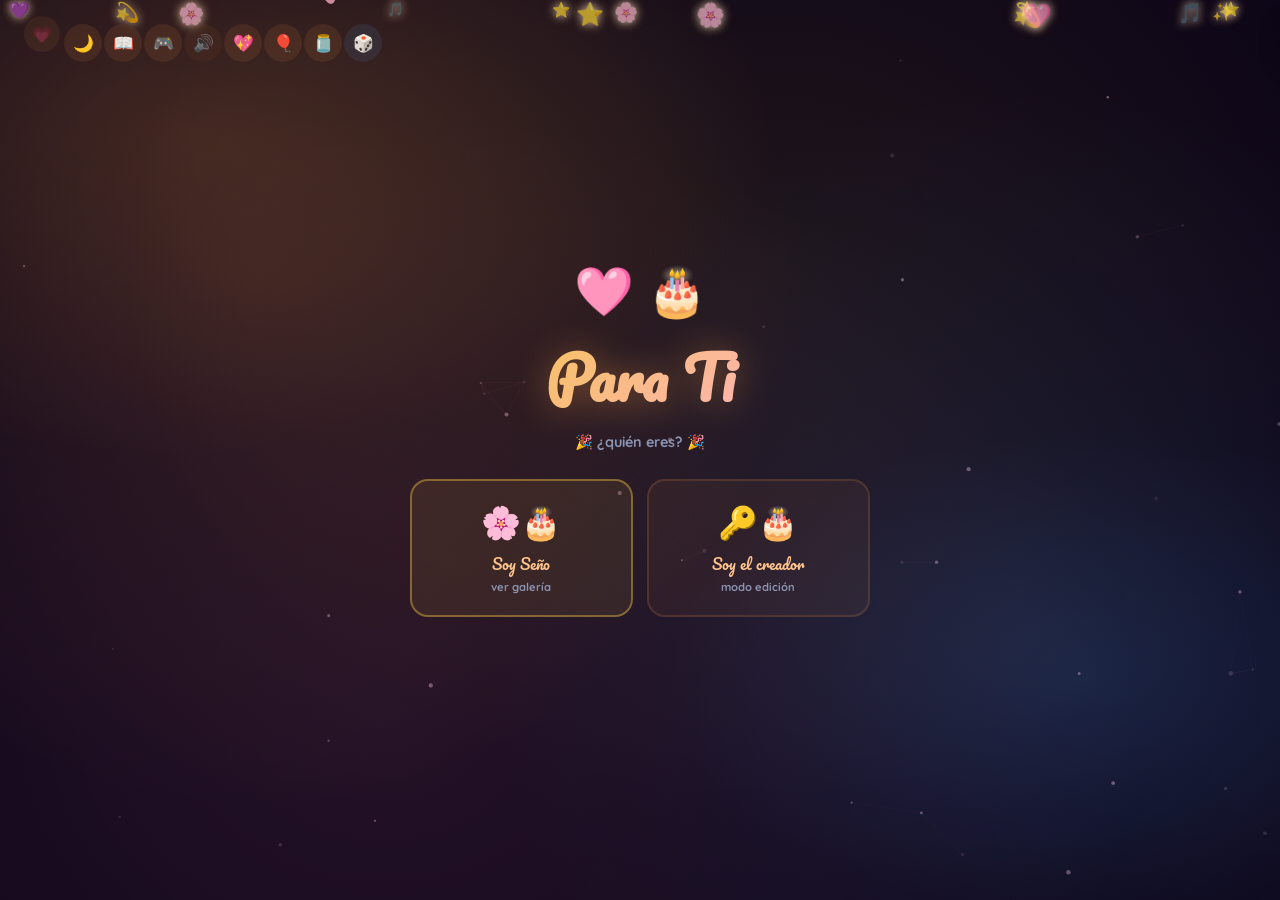
==== commit 62dc79d1: "Add files via upload" ====
--- a/index.html
+++ b/index.html
@@ -224,15 +224,6 @@
         </div>
         <button class="dedica2-btn" id="dedica2-btn" onclick="toggleDedica2()">▶</button>
       </div>
-      <div class="dedica2-lyrics-wrap">
-        <div class="dedica2-lyrics-label">🎤 letra</div>
-        <div class="dedica-search-row">
-          <input class="dedica-search-input" id="d2-track" placeholder="canción" value="">
-          <input class="dedica-search-input" id="d2-artist" placeholder="artista" value="">
-          <button class="dedica-search-btn" onclick="searchDedica2Lyrics()">🔍</button>
-        </div>
-        <div class="dedica2-lyrics" id="dedica2-lyrics"></div>
-      </div>
       <div class="dedica2-why" id="dedica2-why">
         <div class="dedica2-why-icon">⭐</div>
         <div class="dedica2-why-title">¿Por qué esta canción?</div>
@@ -276,15 +267,6 @@
           <div class="dedica3-now" id="dedica3-now">toca ▶ para escuchar</div>
         </div>
         <button class="dedica3-btn" id="dedica3-btn" onclick="toggleDedica3()">▶</button>
-      </div>
-      <div class="dedica3-lyrics-wrap">
-        <div class="dedica3-lyrics-label">🌸 letra</div>
-        <div class="dedica-search-row">
-          <input class="dedica-search-input" id="d3-track" placeholder="canción" value="">
-          <input class="dedica-search-input" id="d3-artist" placeholder="artista" value="">
-          <button class="dedica-search-btn dedica-search-btn3" onclick="searchDedica3Lyrics()">🔍</button>
-        </div>
-        <div class="dedica3-lyrics" id="dedica3-lyrics"></div>
       </div>
       <div class="dedica3-carta" id="dedica3-carta"></div>
     </div>
--- a/styles.css
+++ b/styles.css
@@ -0,0 +1,5960 @@
+@import url('https://fonts.googleapis.com/css2?family=Quicksand:wght@500;600;700;800&family=Pacifico&family=Klee+One&display=swap');
+
+:root {
+  --bg: #0d0618;
+  --card: #1c0d2e;
+  --rose: #ff9f43;   /* bronce/llama cosmos (antes rosa) */
+  --rose2: #ffc48c;  /* dorado claro (antes rosa claro) */
+  --lila: #4a90e2;   /* azul cosmos (antes lila) */
+  --gold: #f5c842;   /* dorado de armadura, sin cambio */
+  --white: #fff4e6;
+  --muted: #8a93b0;
+  --r: 22px;
+}
+
+* { margin:0; padding:0; box-sizing:border-box; }
+html { scroll-behavior:smooth; }
+body { font-family:'Quicksand',sans-serif; background:var(--bg); color:var(--white); min-height:100vh; overflow-x:hidden; }
+
+#bg {
+  position:fixed; inset:0; z-index:0;
+  background:
+    radial-gradient(ellipse 70% 55% at 15% 15%, rgba(255,159,67,.15) 0%, transparent 65%),
+    radial-gradient(ellipse 55% 45% at 85% 75%, rgba(74,144,226,.13) 0%, transparent 60%),
+    var(--bg);
+}
+#grain {
+  position:fixed; inset:0; z-index:1; pointer-events:none; opacity:.15;
+  background-image: url("data:image/svg+xml,%3Csvg viewBox='0 0 256 256' xmlns='http://www.w3.org/2000/svg'%3E%3Cfilter id='n'%3E%3CfeTurbulence type='fractalNoise' baseFrequency='0.9' numOctaves='4' stitchTiles='stitch'/%3E%3C/filter%3E%3Crect width='100%25' height='100%25' filter='url(%23n)'/%3E%3C/svg%3E");
+  background-size:180px;
+}
+
+.orb {
+  position:fixed; border-radius:50%; pointer-events:none; z-index:2;
+  filter:blur(60px); animation:orbFloat 15s ease-in-out infinite;
+  will-change: transform;
+  transform: translateZ(0);
+}
+.orb1 { width:320px;height:320px;top:10%;left:5%;background:radial-gradient(circle,rgba(255,159,67,.3),transparent); }
+.orb2 { width:280px;height:280px;top:50%;right:8%;background:radial-gradient(circle,rgba(74,144,226,.28),transparent);animation-delay:-5s; }
+.orb3 { width:220px;height:220px;bottom:10%;left:35%;background:radial-gradient(circle,rgba(168,85,247,.22),transparent);animation-delay:-3s; }
+@keyframes orbFloat { 0%,100%{transform:translate(0,0) scale(1);opacity:.6} 50%{transform:translate(30px,-40px) scale(1.1);opacity:.8} }
+
+#particles { position:fixed; inset:0; z-index:3; pointer-events:none; overflow:hidden; }
+.ep { position:absolute; animation:epFloat linear infinite; user-select:none; opacity:.7; }
+@keyframes epFloat {
+  0%{transform:translateY(105vh) rotate(0deg);opacity:0}
+  10%{opacity:.7} 90%{opacity:.7}
+  100%{transform:translateY(-5vh) rotate(540deg);opacity:0}
+}
+
+/* LOGIN */
+#login {
+  position:fixed; inset:0; z-index:5000;
+  display:flex; align-items:center; justify-content:center; padding:1rem;
+  background:linear-gradient(160deg,#0a0412 0%,#180b2e 55%,#0d0618 100%);
+  transition:opacity .7s ease,transform .7s ease;
+}
+#login.out { opacity:0; transform:scale(1.06); pointer-events:none; }
+.login-inner { width:100%; max-width:460px; text-align:center; position:relative; z-index:10; }
+.login-icon { font-size:3rem; margin-bottom:.4rem; animation:bounce 2.5s ease-in-out infinite; }
+@keyframes bounce { 0%,100%{transform:translateY(0) rotate(-5deg)} 50%{transform:translateY(-10px) rotate(5deg)} }
+.login-title {
+  font-family:'Pacifico',cursive;
+  font-size:clamp(2.2rem,7vw,3.6rem);
+  background:linear-gradient(130deg,var(--rose),var(--lila),var(--rose2));
+  background-size:200% 200%;
+  -webkit-background-clip:text;-webkit-text-fill-color:transparent;background-clip:text;
+  animation:grad 4s ease infinite;
+  filter:drop-shadow(0 2px 18px rgba(255,159,67,.4));
+  margin-bottom:.3rem;
+}
+@keyframes grad { 0%,100%{background-position:0% 50%} 50%{background-position:100% 50%} }
+.login-sub { color:var(--muted); font-size:.9rem; font-weight:700; margin-bottom:1.8rem; }
+.login-cards { display:grid; grid-template-columns:1fr 1fr; gap:.9rem; margin-bottom:1.4rem; }
+.login-card {
+  background:rgba(255,159,67,.06);
+  border:2px solid rgba(255,159,67,.15);
+  border-radius:18px; padding:1.3rem .8rem;
+  cursor:pointer; transition:all .25s cubic-bezier(.34,1.56,.64,1);
+}
+.login-card:hover,.login-card.sel {
+  background:rgba(255,159,67,.14);
+  border-color:var(--rose);
+  transform:translateY(-4px);
+  box-shadow:0 10px 30px rgba(255,159,67,.18);
+}
+.login-card-emoji { font-size:2rem; margin-bottom:.5rem; }
+.login-card-name { font-family:'Pacifico',cursive; font-size:.95rem; color:var(--rose2); }
+.login-card-hint { font-size:.7rem; color:var(--muted); font-weight:700; margin-top:.2rem; }
+.login-pass { max-height:0; overflow:hidden; transition:max-height .4s ease,opacity .3s ease; opacity:0; }
+.login-pass.on { max-height:200px; opacity:1; }
+#login-input {
+  width:100%; background:rgba(0,0,0,.4);
+  border:1.5px solid rgba(255,159,67,.2);
+  border-radius:12px; padding:.85rem 1rem;
+  font-family:'Quicksand',sans-serif; font-size:1rem; color:white;
+  outline:none; text-align:center; letter-spacing:.15em; margin-bottom:.5rem;
+  transition:border-color .2s,box-shadow .2s;
+}
+#login-input:focus { border-color:rgba(255,159,67,.55); box-shadow:0 0 0 3px rgba(255,159,67,.1); }
+#login-input::placeholder { color:rgba(255,255,255,.2); letter-spacing:normal; }
+.login-err { font-size:.78rem; color:var(--rose); font-weight:800; margin-bottom:.5rem; opacity:0; transition:opacity .2s; }
+.login-err.on { opacity:1; }
+.login-btn {
+  background:linear-gradient(135deg,var(--rose),var(--lila));
+  border:none; border-radius:100px; padding:.7rem 2.4rem;
+  color:white; font-family:'Quicksand',sans-serif; font-weight:700; font-size:1rem;
+  cursor:pointer; box-shadow:0 4px 18px rgba(255,159,67,.4);
+  transition:transform .2s,box-shadow .2s;
+}
+.login-btn:hover { transform:scale(1.05) translateY(-2px); box-shadow:0 8px 26px rgba(255,159,67,.6); }
+
+/* BIENVENIDA */
+#welcome {
+  position:fixed; inset:0; z-index:4000; display:none;
+  align-items:center; justify-content:center; padding:1rem;
+  background:linear-gradient(160deg,#0a0412 0%,#180b2e 55%,#0d0618 100%);
+  transition:opacity .8s ease,transform .8s ease;
+}
+#welcome.show { display:flex; opacity:1; }
+#welcome.out { opacity:0; transform:scale(1.06); pointer-events:none; }
+.welcome-inner { text-align:center; max-width:600px; padding:2rem; position:relative; z-index:10; }
+.w-eyebrow {
+  font-size:.85rem; letter-spacing:.35em; font-weight:700; text-transform:uppercase;
+  color:var(--rose2); opacity:.75; margin-bottom:.8rem;
+  animation:fadeUp .8s ease .2s both;
+}
+.w-hermana {
+  font-size:clamp(1rem,3vw,1.4rem); font-weight:700; letter-spacing:.3em;
+  text-transform:uppercase; color:rgba(255,174,208,.7); margin-bottom:.4rem;
+  animation:fadeUp .8s ease .4s both;
+}
+.w-name {
+  font-family:'Pacifico',cursive;
+  font-size:clamp(3.5rem,11vw,6.5rem); line-height:1;
+  background:linear-gradient(130deg,var(--rose),var(--lila),var(--rose2),#ffb7a0);
+  background-size:250% 250%;
+  -webkit-background-clip:text;-webkit-text-fill-color:transparent;background-clip:text;
+  animation:grad 3.5s ease infinite,fadeUp .8s ease .6s both;
+  filter:drop-shadow(0 0 30px rgba(255,159,67,.5));
+  margin-bottom:.6rem;
+}
+.w-tag { color:var(--muted); font-size:1rem; font-weight:600; animation:fadeUp .8s ease .9s both; }
+.w-emojis {
+  display:flex; justify-content:center; gap:.6rem;
+  font-size:1.5rem; margin:1.4rem 0;
+  animation:fadeUp .8s ease 1.1s both;
+}
+.w-emojis span { animation:pop 1.5s ease-in-out infinite; }
+.w-emojis span:nth-child(2){animation-delay:.15s}
+.w-emojis span:nth-child(3){animation-delay:.3s}
+.w-emojis span:nth-child(4){animation-delay:.45s}
+.w-emojis span:nth-child(5){animation-delay:.6s}
+.w-emojis span:nth-child(6){animation-delay:.75s}
+.w-emojis span:nth-child(7){animation-delay:.9s}
+.w-emojis span:nth-child(8){animation-delay:1.05s}
+@keyframes pop { 0%,100%{transform:scale(1)} 50%{transform:scale(1.3)} }
+.w-btn {
+  background:linear-gradient(135deg,var(--rose),var(--lila));
+  background-size:200% 200%;
+  border:none; border-radius:100px; padding:.9rem 2.6rem;
+  color:white; font-family:'Quicksand',sans-serif; font-weight:800;
+  font-size:1.1rem; cursor:pointer; letter-spacing:.06em;
+  box-shadow:0 8px 32px rgba(255,159,67,.45);
+  animation:grad 3s ease infinite,fadeUp .8s ease 1.3s both,btnPulse 2.5s ease-in-out infinite 2s;
+  transition:box-shadow .3s;
+}
+@keyframes btnPulse { 0%,100%{transform:scale(1)} 50%{transform:scale(1.05) translateY(-3px)} }
+.w-btn:hover { box-shadow:0 12px 44px rgba(255,159,67,.7); }
+@keyframes fadeUp { from{opacity:0;transform:translateY(22px)} to{opacity:1;transform:translateY(0)} }
+
+/* PRINCIPAL */
+#main { position:relative; z-index:10; display:none; }
+#main.show { display:block; }
+.header { text-align:center; padding:3rem 1rem 1.5rem; }
+.header-line {
+  width:100%; max-width:500px; height:2px; margin:0 auto 2rem;
+  background:linear-gradient(90deg,transparent,var(--rose),var(--lila),var(--rose),transparent);
+  opacity:.5;
+}
+.title-wrap { display:inline-block; }
+.title-deco { font-size:1.5rem; opacity:.6; display:inline-block; vertical-align:middle; animation:spinDeco 8s linear infinite; margin:0 .8rem; }
+@keyframes spinDeco { 100%{transform:rotate(360deg)} }
+.title {
+  font-family:'Pacifico',cursive;
+  font-size:clamp(2.2rem,5vw,4rem);
+  background:linear-gradient(130deg,var(--rose),var(--lila),var(--rose2));
+  background-size:250% 250%;
+  -webkit-background-clip:text;-webkit-text-fill-color:transparent;background-clip:text;
+  animation:grad 5s ease infinite;
+  filter:drop-shadow(0 2px 16px rgba(255,159,67,.3));
+  display:inline-block; vertical-align:middle;
+}
+.subtitle { color:var(--muted); font-size:.9rem; font-weight:700; margin-top:.5rem; letter-spacing:.08em; }
+
+/* GALERÍA */
+.gallery {
+  max-width:980px; margin:2rem auto;
+  padding:0 2rem 12rem;
+  display:grid; grid-template-columns:repeat(4,1fr); gap:1.2rem;
+}
+@media (max-width:980px) { .gallery { grid-template-columns:repeat(3,1fr); } }
+@media (max-width:680px) { .gallery { grid-template-columns:repeat(2,1fr); } }
+
+.card {
+  position:relative; aspect-ratio:1;
+  border-radius:var(--r); overflow:hidden;
+  background:var(--card);
+  border:1.5px solid rgba(255,159,67,.12);
+  box-shadow:0 6px 22px rgba(0,0,0,.5);
+  cursor:pointer;
+  transition:transform .35s cubic-bezier(.34,1.56,.64,1),box-shadow .3s;
+  animation:cardIn .55s ease both;
+}
+@keyframes cardIn { 0%{opacity:0;transform:scale(.7) translateY(30px)} 100%{opacity:1;transform:scale(1) translateY(0)} }
+.card:hover {
+  transform:scale(1.06) translateY(-6px);
+  box-shadow:0 20px 46px rgba(0,0,0,.6),0 0 0 2px rgba(255,159,67,.35);
+}
+.card img { width:100%; height:100%; object-fit:cover; transition:transform .5s ease; filter:brightness(.92) saturate(1.1); }
+.card:hover img { transform:scale(1.1); filter:brightness(1) saturate(1.25); }
+.card-ov {
+  position:absolute; inset:0;
+  background:linear-gradient(to top,rgba(15,4,28,.92),rgba(180,50,130,.15) 55%,transparent);
+  opacity:0; transition:opacity .3s;
+  display:flex; flex-direction:column; justify-content:flex-end; padding:1rem;
+}
+.card:hover .card-ov { opacity:1; }
+.card-name {
+  font-family:'Pacifico',cursive; font-size:1.05rem; color:white;
+  transform:translateY(8px); transition:transform .28s;
+  text-shadow:0 2px 8px rgba(0,0,0,.5);
+}
+.card:hover .card-name { transform:translateY(0); }
+.card-song {
+  font-size:.7rem; font-weight:700; color:var(--rose2); margin-top:3px;
+  transform:translateY(8px); transition:transform .28s .05s;
+}
+.card:hover .card-song { transform:translateY(0); }
+.card-badge {
+  position:absolute; top:10px; left:10px;
+  background:rgba(14,6,22,.8);
+  border:1px solid rgba(255,159,67,.2);
+  border-radius:100px; padding:.2rem .6rem;
+  font-size:.62rem; font-weight:700; letter-spacing:.07em;
+  text-transform:uppercase; color:var(--rose2);
+}
+.card-note {
+  position:absolute; top:10px; right:10px;
+  background:rgba(14,6,22,.85); border:1px solid rgba(255,159,67,.3);
+  border-radius:50%; width:32px; height:32px;
+  display:flex; align-items:center; justify-content:center;
+  font-size:14px;
+  transform:scale(0); transition:transform .3s cubic-bezier(.34,1.56,.64,1);
+}
+.card:hover .card-note { transform:scale(1); }
+
+/* PAULO */
+.card.paulo { border-color:rgba(245,200,66,.35); box-shadow:0 6px 24px rgba(0,0,0,.55),0 0 16px rgba(245,200,66,.1); }
+.card.paulo:hover {
+  transform:scale(1.08) translateY(-8px);
+  box-shadow:0 22px 50px rgba(0,0,0,.6),0 0 0 2.5px rgba(245,200,66,.7),0 0 30px rgba(245,200,66,.2);
+}
+.card.paulo .card-badge {
+  background:linear-gradient(135deg,rgba(245,200,66,.25),rgba(14,6,22,.85));
+  border-color:rgba(245,200,66,.55);
+  color:#f5e07a;
+}
+.card.paulo .card-song { color:#f5e07a; }
+.card.paulo.playing { box-shadow:0 0 0 2.5px var(--gold),0 0 35px rgba(245,200,66,.5); animation:cardIn .55s ease both,pauloPulse 2s ease-in-out infinite; }
+@keyframes pauloPulse {
+  0%,100% { box-shadow:0 0 0 2.5px var(--gold),0 0 30px rgba(245,200,66,.4); }
+  50% { box-shadow:0 0 0 3.5px #ffe07a,0 0 55px rgba(245,200,66,.65); }
+}
+.card.playing { box-shadow:0 0 0 2.5px var(--rose),0 0 35px rgba(255,159,67,.55); animation:cardIn .55s ease both,playPulse 2s ease-in-out infinite; }
+@keyframes playPulse {
+  0%,100% { box-shadow:0 0 0 2.5px var(--rose),0 0 28px rgba(255,159,67,.4); }
+  50% { box-shadow:0 0 0 3.5px var(--lila),0 0 55px rgba(74,144,226,.65); }
+}
+
+/* REPRODUCTOR */
+#player {
+  position:fixed; bottom:1.4rem; left:50%;
+  transform:translateX(-50%) translateY(120px);
+  opacity:0; transition:all .5s cubic-bezier(.34,1.56,.64,1);
+  z-index:1000;
+  background:rgba(22,10,36,.92); backdrop-filter:blur(20px);
+  border:1.5px solid rgba(255,159,67,.25);
+  border-radius:100px; padding:.7rem 1.4rem;
+  display:flex; align-items:center; gap:1rem;
+  min-width:340px; max-width:92vw;
+  box-shadow:0 8px 36px rgba(0,0,0,.55);
+}
+#player.on { transform:translateX(-50%) translateY(0); opacity:1; }
+#p-img {
+  width:42px; height:42px; border-radius:50%;
+  object-fit:cover; border:2px solid rgba(255,159,67,.5);
+  flex-shrink:0; animation:spin 6s linear infinite paused;
+}
+#p-img.go { animation-play-state:running; }
+@keyframes spin { 100%{transform:rotate(360deg)} }
+#p-info { flex:1; min-width:0; }
+#p-name { font-family:'Pacifico',cursive; font-size:.88rem; color:var(--rose2); white-space:nowrap; overflow:hidden; text-overflow:ellipsis; }
+#p-song { font-size:.72rem; font-weight:700; color:var(--muted); white-space:nowrap; overflow:hidden; text-overflow:ellipsis; margin-top:1px; }
+.wave { display:flex; align-items:flex-end; gap:3px; height:20px; }
+.wave span {
+  width:3px; border-radius:2px;
+  background:linear-gradient(to top,var(--rose),var(--lila));
+  animation:waveAnim ease-in-out infinite paused;
+}
+.wave span:nth-child(1){height:6px;animation-duration:.7s}
+.wave span:nth-child(2){height:14px;animation-duration:.9s;animation-delay:.1s}
+.wave span:nth-child(3){height:20px;animation-duration:.6s;animation-delay:.05s}
+.wave span:nth-child(4){height:11px;animation-duration:.8s;animation-delay:.15s}
+.wave span:nth-child(5){height:16px;animation-duration:.75s;animation-delay:.08s}
+.wave.go span { animation-play-state:running; }
+@keyframes waveAnim { 0%,100%{transform:scaleY(.3)} 50%{transform:scaleY(1.2)} }
+#p-btn {
+  background:linear-gradient(135deg,var(--rose),var(--lila));
+  border:none; border-radius:50%; width:36px; height:36px;
+  font-size:13px; color:white; cursor:pointer; flex-shrink:0;
+  display:flex; align-items:center; justify-content:center;
+  box-shadow:0 3px 12px rgba(255,159,67,.4);
+  transition:transform .2s,box-shadow .2s;
+}
+#p-btn:hover { transform:scale(1.15); box-shadow:0 5px 20px rgba(255,159,67,.65); }
+
+/* PANEL LETRAS */
+#lyrics-panel {
+  position:fixed; right:0; top:50%; z-index:900;
+  transform:translateY(-50%) translateX(110%);
+  opacity:0; transition:all .5s cubic-bezier(.34,1.56,.64,1);
+  width:230px; height:220px; overflow:hidden;
+  background:rgba(13,5,22,.95); backdrop-filter:blur(20px);
+  border:1.5px solid rgba(255,159,67,.18); border-right:none;
+  border-radius:18px 0 0 18px; padding:.8rem .7rem;
+  box-shadow:-8px 0 30px rgba(0,0,0,.55);
+}
+#lyrics-panel.on { transform:translateY(-50%) translateX(0); opacity:1; }
+.lp-title { font-size:.72rem; letter-spacing:.15em; font-weight:700; color:rgba(255,159,67,.4); text-align:center; margin-bottom:.5rem; text-transform:uppercase; }
+#lp-lines { list-style:none; display:flex; flex-direction:column; align-items:center; gap:.15rem; }
+#lp-lines li {
+  width:100%; padding:.4rem .5rem; border-radius:8px;
+  font-size:.76rem; font-weight:600; text-align:center; line-height:1.4;
+  transition:all .4s ease;
+}
+#lp-lines li.active {
+  color:white; font-size:.92rem; font-weight:800;
+  background:linear-gradient(135deg,rgba(255,159,67,.14),rgba(74,144,226,.1));
+  border-left:3px solid var(--rose);
+  text-shadow:0 0 18px rgba(255,159,67,.7);
+}
+#lp-lines li.prev1 { color:rgba(255,174,208,.6); font-size:.8rem; }
+#lp-lines li.prev2 { color:rgba(255,159,67,.3); font-size:.74rem; }
+#lp-lines li.next1 { color:rgba(255,255,255,.45); font-size:.8rem; }
+#lp-lines li.next2 { color:rgba(255,255,255,.2); font-size:.74rem; }
+
+/* MODAL */
+.modal {
+  position:fixed; inset:0; z-index:2000;
+  display:flex; align-items:center; justify-content:center; padding:1rem;
+  opacity:0; pointer-events:none; transition:opacity .4s ease;
+}
+.modal.on { opacity:1; pointer-events:all; }
+.modal-back { position:absolute; inset:0; background:rgba(8,3,16,.7); backdrop-filter:blur(14px); cursor:pointer; }
+.modal-box {
+  position:relative; z-index:2;
+  background:rgba(20,9,32,.95); backdrop-filter:blur(24px);
+  border-radius:22px; max-width:580px; width:100%; max-height:90vh; overflow-y:auto;
+  box-shadow:0 24px 70px rgba(0,0,0,.7); border:1px solid rgba(255,159,67,.15);
+  transform:scale(.92);
+  opacity: 0;
+  transition: transform .4s cubic-bezier(.34,1.56,.64,1), opacity .35s ease;
+}
+.modal.on .modal-box { transform:scale(1); opacity: 1; }
+.modal-x {
+  position:absolute; top:12px; right:14px; z-index:5;
+  background:rgba(255,255,255,.07); border:1px solid rgba(255,255,255,.12);
+  border-radius:50%; width:30px; height:30px; font-size:14px;
+  color:var(--muted); cursor:pointer;
+  display:flex; align-items:center; justify-content:center;
+  transition:transform .25s,color .2s;
+}
+.modal-x:hover { transform:rotate(90deg); color:var(--rose2); }
+.modal-hdr { position:relative; overflow:hidden; border-radius:22px 22px 0 0; padding:2.4rem 2rem 1.8rem; }
+.modal-hdr-bg {
+  position:absolute; inset:0;
+  background-size:cover; background-position:center;
+  filter:blur(10px) brightness(.35) saturate(1.5);
+  transform:scale(1.1);
+}
+.modal-hdr-inner { position:relative; z-index:2; text-align:center; }
+#modal-img {
+  width:110px; height:110px; border-radius:50%;
+  object-fit:cover; border:3px solid rgba(255,159,67,.6);
+  margin-bottom:.9rem;
+  box-shadow:0 0 24px rgba(255,159,67,.4);
+  animation:pop2 .5s cubic-bezier(.34,1.56,.64,1) .15s both;
+}
+#modal-video {
+  width:100%; max-width:280px; height:158px;
+  border-radius:14px; object-fit:cover;
+  border:3px solid rgba(255,159,67,.6);
+  margin:0 auto .9rem;
+  box-shadow:0 0 24px rgba(255,159,67,.4);
+  animation:pop2 .5s cubic-bezier(.34,1.56,.64,1) .15s both;
+  background: linear-gradient(135deg, #2a1340, #1a0828);
+}
+/* placeholder cuando el video no carga */
+#modal-video::after {
+  content: '🎵';
+  position: absolute;
+}
+@keyframes pop2 { from{transform:scale(.3);opacity:0} to{transform:scale(1);opacity:1} }
+#modal-name { font-family:'Pacifico',cursive; font-size:2rem; color:white; text-shadow:0 2px 12px rgba(0,0,0,.5); }
+#modal-series { color:rgba(255,255,255,.45); font-size:.78rem; font-weight:700; margin-top:.25rem; letter-spacing:.09em; text-transform:uppercase; }
+.modal-body { padding:1.3rem 1.6rem 1.8rem; display:flex; flex-direction:column; gap:1rem; }
+.mini-player {
+  background:rgba(255,159,67,.08);
+  border:1px solid rgba(255,159,67,.18);
+  border-radius:12px; padding:.8rem 1rem;
+  display:flex; align-items:center; gap:.8rem;
+}
+.mini-icon { font-size:1.4rem; }
+.mini-info { flex:1; }
+#m-song { font-family:'Pacifico',cursive; font-size:.92rem; color:var(--rose2); }
+.mini-now { font-size:.7rem; font-weight:700; color:var(--muted); margin-top:2px; }
+.lyrics-section {
+  background:rgba(255,255,255,.04);
+  border:1px solid rgba(255,159,67,.1);
+  border-radius:12px; padding:.9rem 1rem;
+}
+.lyrics-label { font-family:'Pacifico',cursive; font-size:.75rem; color:var(--rose); margin-bottom:.5rem; }
+.lyrics-header { display:flex; gap:.5rem; margin-bottom:.7rem; flex-wrap:wrap; align-items:center; }
+.fetch-input {
+  flex:1; min-width:100px;
+  background:rgba(0,0,0,.3);
+  border:1.5px solid rgba(255,159,67,.15);
+  border-radius:8px; padding:.35rem .7rem;
+  font-family:'Quicksand',sans-serif; font-size:.78rem;
+  color:white; outline:none;
+}
+.fetch-btn {
+  background:rgba(255,159,67,.12);
+  border:1.5px solid rgba(255,159,67,.3);
+  border-radius:100px; padding:.35rem .9rem;
+  color:var(--rose2); font-weight:700; font-size:.76rem;
+  cursor:pointer; transition:all .2s; white-space:nowrap;
+}
+.fetch-btn:hover { background:rgba(255,159,67,.22); }
+.fetch-status { font-size:.72rem; font-weight:700; color:var(--muted); }
+.fetch-status.ok { color:#7df5a0; }
+.fetch-status.fail { color:var(--rose); }
+#modal-lyrics { max-height:140px; overflow-y:auto; }
+.lyric-line { font-size:.82rem; color:rgba(255,255,255,.3); padding:.25rem .4rem; border-radius:6px; line-height:1.55; font-weight:600; transition:all .3s; }
+.lyric-line.cur { color:white; background:rgba(255,159,67,.12); border-left:2px solid var(--rose); padding-left:.45rem; text-shadow:0 0 14px rgba(255,159,67,.5); }
+.lyric-line.done { opacity:.22; }
+.msg-section {
+  background:rgba(255,159,67,.08);
+  border:1px solid rgba(255,159,67,.2);
+  border-left:3px solid var(--rose);
+  border-radius:12px; padding:1rem 1.1rem;
+}
+.msg-title { font-family:'Pacifico',cursive; font-size:1rem; color:var(--rose2); margin-bottom:.6rem; }
+.msg-content { font-family:'Klee One',cursive; font-size:.94rem; color:rgba(255,255,255,.85); line-height:1.8; }
+.msg-empty { color:rgba(255,255,255,.3); font-style:italic; font-size:.85rem; }
+.msg-line { margin:0 0 .35rem; opacity:0; transform:translateY(6px); animation:msgIn .5s ease forwards; }
+@keyframes msgIn { to { opacity:1; transform:translateY(0); } }
+
+/* FAB */
+#msg-fab {
+  position:fixed; bottom:5.5rem; right:1.5rem; z-index:800;
+  width:54px; height:54px; border:none; border-radius:50%;
+  background:linear-gradient(135deg,var(--rose),var(--lila));
+  font-size:1.4rem; color:white;
+  display:none; align-items:center; justify-content:center;
+  cursor:pointer; box-shadow:0 6px 24px rgba(255,159,67,.5);
+  transition:transform .3s cubic-bezier(.34,1.56,.64,1),box-shadow .3s;
+  animation:fabPulse 3s ease-in-out infinite;
+}
+#msg-fab.on { display:flex; animation:fabPulse 3s ease-in-out infinite,fabIn .6s cubic-bezier(.34,1.56,.64,1); }
+@keyframes fabIn { from{transform:scale(0) translateY(40px)} to{transform:scale(1) translateY(0)} }
+#msg-fab:hover { transform:scale(1.15) rotate(-8deg); }
+@keyframes fabPulse {
+  0%,100% { box-shadow:0 6px 24px rgba(255,159,67,.5); }
+  50% { box-shadow:0 6px 36px rgba(255,159,67,.8),0 0 0 10px rgba(255,159,67,0); }
+}
+
+#dedica-fab {
+  position:fixed; top:5rem; left:1.5rem; z-index:800;
+  width:160px; border-radius:18px; overflow:hidden;
+  cursor:pointer; display:none;
+  background:linear-gradient(135deg,#1a0a2e,#3a1a5e);
+  box-shadow:0 8px 32px rgba(99,102,241,.5),0 0 0 2px rgba(168,85,247,.4);
+  transition:transform .3s cubic-bezier(.34,1.56,.64,1),box-shadow .3s;
+  animation:dedicaPulse 3s ease-in-out infinite;
+}
+#dedica-fab.on { display:block; animation:dedicaPulse 3s ease-in-out infinite,fabIn .6s cubic-bezier(.34,1.56,.64,1); }
+#dedica-fab:hover { transform:scale(1.05) translateY(-4px); box-shadow:0 16px 48px rgba(99,102,241,.7),0 0 0 3px rgba(168,85,247,.7); }
+@keyframes dedicaPulse {
+  0%,100% { box-shadow:0 8px 32px rgba(99,102,241,.45),0 0 0 2px rgba(168,85,247,.35); }
+  50% { box-shadow:0 12px 44px rgba(99,102,241,.7),0 0 0 3px rgba(168,85,247,.6); }
+}
+#dedica-fab-img { width:100%; aspect-ratio:3/4; object-fit:cover; display:block; filter:brightness(.75) saturate(1.2); transition:filter .3s,transform .4s; }
+#dedica-fab:hover #dedica-fab-img { filter:brightness(.9); transform:scale(1.05); }
+.dedica-fab-content {
+  position:absolute; bottom:0; left:0; right:0;
+  padding:.8rem .75rem;
+  background:linear-gradient(to top,rgba(20,10,50,.95),transparent);
+}
+.dedica-fab-note { font-size:.62rem; font-weight:700; letter-spacing:.1em; text-transform:uppercase; color:rgba(168,85,247,.9); margin-bottom:.2rem; }
+.dedica-fab-song { font-family:'Pacifico',cursive; font-size:.92rem; color:white; line-height:1.2; text-shadow:0 2px 8px rgba(0,0,0,.5); }
+.dedica-fab-artist { font-size:.68rem; font-weight:700; color:rgba(255,255,255,.55); margin-top:.15rem; }
+.dedica-fab-play {
+  position:absolute; top:10px; right:10px;
+  width:30px; height:30px; border-radius:50%;
+  background:rgba(168,85,247,.85);
+  display:flex; align-items:center; justify-content:center;
+  font-size:11px; color:white;
+  box-shadow:0 2px 10px rgba(99,102,241,.5);
+  animation:pop 2s ease-in-out infinite;
+}
+
+/* DEDICATORIA MODAL */
+.dedica-box { border:1.5px solid rgba(99,102,241,.3) !important; background:rgba(10,6,28,.96) !important; box-shadow:0 24px 80px rgba(99,102,241,.4) !important; }
+.dedica-hdr { position:relative; overflow:hidden; border-radius:22px 22px 0 0; padding:2.4rem 2rem 1.8rem; text-align:center; }
+.dedica-hdr-bg { position:absolute; inset:0; background-size:cover; background-position:center; filter:blur(12px) brightness(.35) saturate(1.5); transform:scale(1.1); }
+.dedica-hdr::after { content:''; position:absolute; inset:0; background:linear-gradient(160deg,rgba(99,102,241,.2),rgba(168,85,247,.15)); }
+.dedica-hdr-inner { position:relative; z-index:2; }
+#dedica-img {
+  width:120px; height:120px; border-radius:50%;
+  object-fit:cover; border:3px solid rgba(99,102,241,.7);
+  box-shadow:0 0 28px rgba(99,102,241,.5);
+  margin-bottom:1rem;
+  animation:pop2 .6s cubic-bezier(.34,1.56,.64,1) .15s both;
+}
+.dedica-title-txt { font-family:'Pacifico',cursive; font-size:2rem; color:white; text-shadow:0 2px 14px rgba(0,0,0,.5); }
+.dedica-sub { font-size:.8rem; font-weight:700; letter-spacing:.1em; text-transform:uppercase; color:rgba(168,85,247,.85); margin-top:.3rem; }
+.dedica-body { padding:1.3rem 1.6rem 1.8rem; display:flex; flex-direction:column; gap:1rem; }
+.dedica-player {
+  background:rgba(99,102,241,.1);
+  border:1px solid rgba(99,102,241,.25);
+  border-radius:14px; padding:1rem 1.1rem;
+  display:flex; align-items:center; gap:.9rem;
+}
+.dedica-icon { font-size:1.5rem; }
+.dedica-info { flex:1; min-width:0; }
+.dedica-song { font-family:'Pacifico',cursive; font-size:.95rem; color:white; }
+.dedica-artist { font-size:.72rem; font-weight:700; color:rgba(168,85,247,.85); margin-top:2px; }
+.dedica-btn {
+  background:linear-gradient(135deg,#a855f7,#6366f1);
+  border:none; border-radius:50%;
+  width:38px; height:38px; font-size:14px;
+  color:white; cursor:pointer; flex-shrink:0;
+  box-shadow:0 3px 12px rgba(99,102,241,.5);
+  transition:transform .2s;
+}
+.dedica-btn:hover { transform:scale(1.15); }
+.dedica-lyrics {
+  background:rgba(255,255,255,.04);
+  border:1px solid rgba(99,102,241,.15);
+  border-radius:12px; padding:.9rem 1rem;
+  max-height:140px; overflow-y:auto;
+}
+.d-lyric-line { font-size:.82rem; color:rgba(255,255,255,.28); padding:.25rem .4rem; border-radius:6px; line-height:1.55; font-weight:600; transition:all .3s; }
+.d-lyric-line.cur { color:white; background:rgba(99,102,241,.15); border-left:2px solid #6366f1; padding-left:.45rem; text-shadow:0 0 14px rgba(99,102,241,.6); }
+.d-lyric-line.done { opacity:.22; }
+.dedica-carta {
+  background:rgba(99,102,241,.08);
+  border:1px solid rgba(99,102,241,.2);
+  border-left:3px solid #6366f1;
+  border-radius:14px; padding:1.2rem 1.1rem;
+  font-family:'Klee One',cursive; font-size:.95rem;
+  color:rgba(255,255,255,.88); line-height:1.85;
+}
+
+/* MENSAJES MODAL */
+.mem-box { max-width:480px; }
+.mem-hdr {
+  display:flex; align-items:center; gap:1rem;
+  padding:1.4rem 1.6rem 1.2rem;
+  border-bottom:1px solid rgba(255,159,67,.1);
+}
+.mem-hdr-icon { font-size:2rem; }
+.mem-hdr-title { font-family:'Pacifico',cursive; font-size:1.3rem; color:var(--rose2); }
+.mem-hdr-sub { font-size:.75rem; font-weight:700; color:var(--muted); margin-top:.15rem; }
+.mem-body { padding:1.4rem 1.6rem 1.8rem; font-family:'Klee One',cursive; font-size:.96rem; color:rgba(255,255,255,.88); line-height:1.85; }
+.mem-empty { color:rgba(255,255,255,.3); font-style:italic; text-align:center; padding:1.5rem 0; font-size:.9rem; }
+
+/* TOAST */
+#toast {
+  position:fixed; top:1.4rem; right:1.4rem; z-index:9999;
+  background:rgba(20,9,32,.95);
+  border:1.5px solid rgba(255,159,67,.3);
+  color:var(--rose2); padding:.7rem 1.3rem;
+  border-radius:100px; font-weight:700; font-size:.85rem;
+  box-shadow:0 6px 22px rgba(0,0,0,.5);
+  transform:translateX(140%);
+  transition:transform .4s cubic-bezier(.34,1.56,.64,1);
+}
+#toast.on { transform:translateX(0); }
+
+/* RESPONSIVE */
+@media (max-width:768px) {
+  .header { padding:2rem 1rem 1rem; }
+  .gallery { gap:.8rem; padding:0 1rem 9rem; }
+  #player { min-width:0; width:calc(100vw - 1.5rem); padding:.6rem .9rem; }
+  .wave { display:none; }
+  #p-img { width:36px; height:36px; }
+  #lyrics-panel { width:180px; height:170px; }
+  #lp-lines li { font-size:.7rem; }
+  #lp-lines li.active { font-size:.82rem; }
+  .modal-box { border-radius:18px; }
+  #modal-img { width:90px; height:90px; }
+  #modal-name { font-size:1.6rem; }
+  .modal-body,.dedica-body { padding:1rem; }
+  #dedica-fab { width:130px; top:4.5rem; left:1rem; }
+  .dedica-fab-song { font-size:.82rem; }
+  #msg-fab { bottom:1.2rem; right:1.2rem; width:50px; height:50px; }
+  .login-cards { grid-template-columns:1fr; }
+}
+
+::-webkit-scrollbar { width:6px; }
+::-webkit-scrollbar-track { background:transparent; }
+::-webkit-scrollbar-thumb { background:linear-gradient(180deg,var(--rose),var(--lila)); border-radius:3px; }
+::selection { background:rgba(255,159,67,.35); color:white; }
+
+/* ════════════════════════════════════════════════════
+   CONTADOR DE AMISTAD
+════════════════════════════════════════════════════ */
+.friendship-counter {
+  max-width: 480px;
+  margin: 1.4rem auto 0;
+  padding: 1rem 1.2rem;
+  background: linear-gradient(135deg, rgba(255,159,67,.1), rgba(74,144,226,.08));
+  border: 1.5px solid rgba(255,159,67,.2);
+  border-radius: 18px;
+  backdrop-filter: blur(10px);
+  animation: fcGlow 4s ease-in-out infinite;
+}
+@keyframes fcGlow {
+  0%,100% { box-shadow: 0 4px 20px rgba(255,159,67,.1), 0 0 0 0 rgba(255,159,67,.2); }
+  50%     { box-shadow: 0 6px 28px rgba(255,159,67,.2), 0 0 0 4px rgba(255,159,67,.05); }
+}
+.fc-label {
+  display: block; text-align: center;
+  font-size: .72rem; font-weight: 700;
+  letter-spacing: .15em; text-transform: uppercase;
+  color: var(--rose2); margin-bottom: .7rem;
+}
+.fc-grid {
+  display: grid; grid-template-columns: repeat(4, 1fr);
+  gap: .5rem;
+}
+.fc-item {
+  display: flex; flex-direction: column; align-items: center;
+  padding: .5rem .3rem;
+  background: rgba(255,255,255,.04);
+  border-radius: 10px;
+  border: 1px solid rgba(255,159,67,.1);
+}
+.fc-num {
+  font-family: 'Pacifico', cursive;
+  font-size: 1.5rem; line-height: 1;
+  background: linear-gradient(130deg, var(--rose), var(--lila));
+  -webkit-background-clip: text; -webkit-text-fill-color: transparent; background-clip: text;
+  transition: transform .3s cubic-bezier(.34,1.56,.64,1);
+}
+.fc-num.flip { animation: numFlip .4s ease; }
+@keyframes numFlip {
+  0%   { transform: translateY(0); }
+  50%  { transform: translateY(-12px); opacity: 0; }
+  51%  { transform: translateY(12px); opacity: 0; }
+  100% { transform: translateY(0); opacity: 1; }
+}
+.fc-unit {
+  font-size: .65rem; font-weight: 700;
+  color: var(--muted); margin-top: .1rem;
+  letter-spacing: .05em;
+}
+
+/* ════════════════════════════════════════════════════
+   CORAZÓN SECRETO
+════════════════════════════════════════════════════ */
+#secret-heart {
+  position: fixed; top: 1.5rem; left: 1.5rem; z-index: 700;
+  width: 36px; height: 36px; border: none; border-radius: 50%;
+  background: rgba(255,159,67,.08);
+  font-size: 1rem; color: rgba(255,159,67,.3);
+  cursor: pointer;
+  display: flex; align-items: center; justify-content: center;
+  transition: all .3s;
+  opacity: .35;
+}
+#secret-heart:hover { opacity: 1; transform: scale(1.2); background: rgba(255,159,67,.2); }
+#secret-heart.tapped { animation: heartBeat .4s ease; }
+@keyframes heartBeat { 0%,100%{transform:scale(1)} 50%{transform:scale(1.4)} }
+
+/* ════════════════════════════════════════════════════
+   MODAL CARTA SECRETA — sobre que se abre
+════════════════════════════════════════════════════ */
+.secret-box {
+  background: linear-gradient(160deg, rgba(40,15,60,.96), rgba(20,8,32,.96)) !important;
+  border: 1.5px solid rgba(255,159,67,.3) !important;
+  box-shadow: 0 28px 80px rgba(255,159,67,.4) !important;
+  max-width: 540px;
+  padding: 2.5rem 2rem;
+}
+/* sobre cerrado */
+.secret-envelope {
+  margin: 0 auto;
+  width: 220px; height: 150px;
+  position: relative;
+  cursor: pointer;
+  transition: transform .5s cubic-bezier(.34,1.56,.64,1);
+}
+.secret-envelope.opened {
+  transform: scale(.6) translateY(-30px);
+  opacity: 0;
+  pointer-events: none;
+}
+.env-flap {
+  position: absolute; top: 0; left: 0; right: 0;
+  height: 60%;
+  background: linear-gradient(180deg, #2a1340 0%, #1a0828 100%);
+  border: 2px solid rgba(255,159,67,.5);
+  border-radius: 8px 8px 0 0;
+  clip-path: polygon(0 0, 100% 0, 50% 100%);
+  transform-origin: top;
+  transition: transform .6s ease;
+  z-index: 2;
+}
+.secret-envelope.opening .env-flap {
+  transform: rotateX(-180deg);
+}
+.env-body {
+  position: absolute; inset: 0;
+  background: linear-gradient(135deg, #3a1858 0%, #1a0828 100%);
+  border: 2px solid rgba(255,159,67,.5);
+  border-radius: 8px;
+  display: flex; flex-direction: column;
+  align-items: center; justify-content: center; gap: .6rem;
+  box-shadow: 0 8px 32px rgba(255,159,67,.3);
+}
+.env-heart {
+  font-size: 2.5rem;
+  animation: heartPulse 1.5s ease-in-out infinite;
+}
+@keyframes heartPulse {
+  0%,100% { transform: scale(1); filter: drop-shadow(0 0 8px rgba(255,159,67,.5)); }
+  50%     { transform: scale(1.15); filter: drop-shadow(0 0 18px rgba(255,159,67,.9)); }
+}
+.env-hint {
+  font-size: .75rem; font-weight: 700;
+  letter-spacing: .15em; text-transform: uppercase;
+  color: rgba(255,159,67,.7);
+}
+
+/* contenido cuando se abre */
+.secret-content {
+  opacity: 0; transform: translateY(20px);
+  transition: opacity .6s ease .4s, transform .6s ease .4s;
+  text-align: center;
+  pointer-events: none;
+  max-height: 0; overflow: hidden;
+}
+.secret-content.show {
+  opacity: 1; transform: translateY(0);
+  pointer-events: all;
+  max-height: none;
+}
+.secret-title {
+  font-family: 'Pacifico', cursive;
+  font-size: 2rem;
+  background: linear-gradient(130deg, var(--rose), var(--lila));
+  -webkit-background-clip: text; -webkit-text-fill-color: transparent; background-clip: text;
+  margin-bottom: .3rem;
+}
+.secret-sub {
+  font-size: .75rem; font-weight: 700;
+  color: var(--muted); letter-spacing: .1em;
+  text-transform: uppercase; margin-bottom: 1.5rem;
+}
+.secret-letter {
+  background: rgba(255,159,67,.06);
+  border: 1px solid rgba(255,159,67,.2);
+  border-left: 3px solid var(--rose);
+  border-radius: 14px; padding: 1.4rem 1.2rem;
+  font-family: 'Klee One', cursive;
+  font-size: .98rem; color: rgba(255,255,255,.9);
+  line-height: 1.9; text-align: left;
+}
+
+/* ════════════════════════════════════════════════════
+   PLAYLIST FAB + MODAL
+════════════════════════════════════════════════════ */
+#playlist-fab {
+  position: fixed; bottom: 5.5rem; right: 6rem; z-index: 800;
+  width: 54px; height: 54px;
+  border: none; border-radius: 50%;
+  background: linear-gradient(135deg, #1db954, #1ed760);
+  font-size: 1.4rem; color: white;
+  display: none; align-items: center; justify-content: center;
+  cursor: pointer;
+  box-shadow: 0 6px 24px rgba(29,185,84,.4);
+  transition: transform .3s cubic-bezier(.34,1.56,.64,1), box-shadow .3s;
+  animation: playPulse 3s ease-in-out infinite;
+}
+#playlist-fab.on { display: flex; animation: playPulse 3s ease-in-out infinite, fabIn .6s cubic-bezier(.34,1.56,.64,1); }
+#playlist-fab:hover { transform: scale(1.15) rotate(8deg); }
+@keyframes playPulse {
+  0%,100% { box-shadow: 0 6px 24px rgba(29,185,84,.45); }
+  50%     { box-shadow: 0 6px 36px rgba(29,185,84,.75), 0 0 0 10px rgba(29,185,84,0); }
+}
+
+.playlist-box {
+  max-width: 500px;
+  background: linear-gradient(160deg, rgba(10,30,18,.96), rgba(8,18,12,.96)) !important;
+  border: 1.5px solid rgba(29,185,84,.3) !important;
+}
+.playlist-hdr {
+  display: flex; align-items: center; gap: 1rem;
+  padding: 1.4rem 1.6rem 1.2rem;
+  border-bottom: 1px solid rgba(29,185,84,.15);
+}
+.playlist-icon { font-size: 2rem; }
+.playlist-title { font-family: 'Pacifico', cursive; font-size: 1.4rem; color: #1ed760; }
+.playlist-sub { font-size: .75rem; font-weight: 700; color: rgba(255,255,255,.55); margin-top: .15rem; }
+.playlist-body {
+  padding: 1rem 1.6rem 1.8rem;
+  display: flex; flex-direction: column; gap: .6rem;
+  max-height: 60vh; overflow-y: auto;
+}
+.playlist-item {
+  background: rgba(255,255,255,.04);
+  border: 1px solid rgba(29,185,84,.15);
+  border-radius: 12px;
+  padding: .8rem 1rem;
+  display: flex; align-items: center; gap: .9rem;
+  cursor: pointer;
+  text-decoration: none; color: inherit;
+  transition: all .25s;
+  animation: playlistItemIn .4s ease both;
+}
+@keyframes playlistItemIn {
+  from { opacity: 0; transform: translateX(-12px); }
+  to   { opacity: 1; transform: translateX(0); }
+}
+.playlist-item:hover {
+  background: rgba(29,185,84,.08);
+  border-color: rgba(29,185,84,.4);
+  transform: translateX(4px);
+}
+.pl-item-icon {
+  width: 36px; height: 36px; border-radius: 8px;
+  background: linear-gradient(135deg, #1db954, #1ed760);
+  display: flex; align-items: center; justify-content: center;
+  font-size: 1.1rem; flex-shrink: 0;
+}
+.pl-item-info { flex: 1; min-width: 0; }
+.pl-item-title { font-family: 'Pacifico', cursive; font-size: .92rem; color: white; white-space: nowrap; overflow: hidden; text-overflow: ellipsis; }
+.pl-item-artist { font-size: .72rem; font-weight: 700; color: rgba(255,255,255,.5); margin-top: 1px; }
+.pl-item-link {
+  font-size: 1rem; color: #1ed760;
+  transition: transform .2s;
+}
+.playlist-item:hover .pl-item-link { transform: translateX(3px); }
+
+/* ════════════════════════════════════════════════════
+   DESPEDIDA
+════════════════════════════════════════════════════ */
+#bye-screen {
+  position: fixed; inset: 0; z-index: 9990;
+  display: none; align-items: center; justify-content: center;
+  background: linear-gradient(160deg, #0a0412 0%, #180b2e 55%, #0d0618 100%);
+  opacity: 0; transition: opacity .6s ease;
+}
+#bye-screen.on { display: flex; opacity: 1; }
+.bye-inner { text-align: center; animation: byeIn .8s ease both; }
+@keyframes byeIn {
+  0%   { opacity: 0; transform: scale(.8); }
+  100% { opacity: 1; transform: scale(1); }
+}
+.bye-icon {
+  font-size: 4rem; margin-bottom: 1rem;
+  animation: heartPulse 1.5s ease-in-out infinite;
+}
+.bye-text {
+  font-family: 'Pacifico', cursive;
+  font-size: clamp(2rem, 6vw, 3rem);
+  background: linear-gradient(130deg, var(--rose), var(--lila));
+  -webkit-background-clip: text; -webkit-text-fill-color: transparent; background-clip: text;
+  margin-bottom: .5rem;
+}
+.bye-sub {
+  font-size: .9rem; font-weight: 700;
+  color: var(--muted);
+  letter-spacing: .1em;
+}
+
+/* ════════════════════════════════════════════════════
+   ANIMACIONES NUEVAS
+════════════════════════════════════════════════════ */
+
+/* tarjetas flotando suave */
+.card { animation: cardIn .55s ease both, cardFloat 4s ease-in-out infinite; }
+.card:nth-child(even) { animation: cardIn .55s ease both, cardFloat 4s ease-in-out infinite 2s; }
+@keyframes cardFloat {
+  0%,100% { transform: translateY(0); }
+  50%     { transform: translateY(-4px); }
+}
+
+/* título header flota suave */
+.title { animation: grad 5s ease infinite, titleFloat 4s ease-in-out infinite; }
+@keyframes titleFloat {
+  0%,100% { transform: translateY(0); }
+  50%     { transform: translateY(-3px); }
+}
+
+/* flores deco rotando + flotando */
+.title-deco {
+  animation: spinDeco 10s linear infinite, decoFloat 3s ease-in-out infinite;
+}
+@keyframes decoFloat {
+  0%,100% { transform: rotate(0deg) translateY(0); }
+  50%     { transform: rotate(180deg) translateY(-4px); }
+}
+
+/* reproductor con respiración sutil */
+#player {
+  animation: playerBreathe 5s ease-in-out infinite;
+}
+@keyframes playerBreathe {
+  0%,100% { box-shadow: 0 8px 36px rgba(0,0,0,.55); }
+  50%     { box-shadow: 0 12px 46px rgba(0,0,0,.6), 0 0 30px rgba(255,159,67,.1); }
+}
+
+/* línea letra activa con shimmer */
+.lyric-line.cur { position: relative; }
+.lyric-line.cur::after {
+  content: ''; position: absolute;
+  bottom: -1px; left: 0; right: 0; height: 1px;
+  background: linear-gradient(90deg, transparent, var(--rose), var(--lila), transparent);
+  animation: shimmerLine 2s linear infinite;
+}
+@keyframes shimmerLine {
+  0%   { transform: scaleX(0); transform-origin: left; }
+  50%  { transform: scaleX(1); transform-origin: left; }
+  51%  { transform: scaleX(1); transform-origin: right; }
+  100% { transform: scaleX(0); transform-origin: right; }
+}
+
+/* tarjetas Paulo glow constante */
+.card.paulo::before {
+  content: '';
+  position: absolute; inset: 0;
+  background: radial-gradient(ellipse at 50% 100%, rgba(245,200,66,.08), transparent 70%);
+  pointer-events: none; opacity: 1;
+  animation: pauloGlow 3s ease-in-out infinite;
+}
+@keyframes pauloGlow { 0%,100%{opacity:.4} 50%{opacity:1} }
+
+/* sparkle al hover de tarjetas */
+.card .card-note::after {
+  content: '✨';
+  position: absolute; top: -8px; right: -6px;
+  font-size: .55rem; opacity: 0; pointer-events: none;
+  transition: opacity .3s, transform .4s;
+  transform: scale(0) rotate(0deg);
+}
+.card:hover .card-note::after {
+  opacity: 1;
+  transform: scale(1) rotate(360deg);
+  transition: opacity .3s .15s, transform .5s .15s;
+}
+
+/* ════════════════════════════════════════════════════
+   RESPONSIVE — counter móvil
+════════════════════════════════════════════════════ */
+@media (max-width: 600px) {
+  .friendship-counter { padding: .8rem 1rem; }
+  .fc-num { font-size: 1.2rem; }
+  .fc-unit { font-size: .55rem; }
+  #playlist-fab { right: 5rem; bottom: 1.2rem; width: 50px; height: 50px; }
+  #msg-fab { bottom: 1.2rem; }
+  #secret-heart { top: 1rem; left: 1rem; }
+}
+
+
+/* ════════════════════════════════════════════════════
+   MEJORAS PREMIUM v2 — más vida y profundidad
+════════════════════════════════════════════════════ */
+
+/* Cursor personalizado tipo brillo (solo escritorio) */
+@media (hover: hover) and (min-width: 769px) {
+  #cursor-glow {
+    position: fixed; width: 380px; height: 380px;
+    border-radius: 50%; pointer-events: none; z-index: 4;
+    background: radial-gradient(circle, rgba(255,159,67,.08) 0%, transparent 65%);
+    transform: translate(-50%, -50%);
+    transition: opacity .4s ease;
+    mix-blend-mode: screen;
+  }
+}
+
+/* LOGIN — mejoras */
+#login::before {
+  content: '';
+  position: absolute; inset: 0;
+  background:
+    radial-gradient(circle at 20% 30%, rgba(255,159,67,.12), transparent 45%),
+    radial-gradient(circle at 80% 70%, rgba(74,144,226,.12), transparent 45%);
+  animation: loginBgShift 10s ease-in-out infinite;
+}
+@keyframes loginBgShift {
+  0%,100% { opacity: .6; transform: scale(1); }
+  50%     { opacity: 1; transform: scale(1.1); }
+}
+
+/* Login card — brillo al hover */
+.login-card { position: relative; overflow: hidden; }
+.login-card::after {
+  content: '';
+  position: absolute; top: 0; left: -100%;
+  width: 60%; height: 100%;
+  background: linear-gradient(90deg, transparent, rgba(255,255,255,.08), transparent);
+  transform: skewX(-20deg);
+  transition: left .6s ease;
+}
+.login-card:hover::after { left: 160%; }
+
+/* WELCOME — partículas de corazones que suben en bienvenida */
+.welcome-hearts {
+  position: absolute; inset: 0; overflow: hidden; pointer-events: none;
+}
+.welcome-hearts span {
+  position: absolute; bottom: -40px;
+  font-size: 1.2rem; opacity: 0;
+  animation: heartRise linear infinite;
+}
+@keyframes heartRise {
+  0%   { transform: translateY(0) scale(.5) rotate(0deg); opacity: 0; }
+  10%  { opacity: .8; }
+  90%  { opacity: .8; }
+  100% { transform: translateY(-105vh) scale(1.1) rotate(40deg); opacity: 0; }
+}
+
+/* Nombre con efecto shine que cruza */
+.w-name { position: relative; }
+.w-name::after {
+  content: '';
+  position: absolute; top: 0; left: -120%;
+  width: 50%; height: 100%;
+  background: linear-gradient(90deg, transparent, rgba(255,255,255,.4), transparent);
+  transform: skewX(-25deg);
+  animation: nameShine 4s ease-in-out infinite 2s;
+}
+@keyframes nameShine {
+  0% { left: -120%; }
+  60%,100% { left: 220%; }
+}
+
+/* TÍTULO header con subrayado animado */
+.title-wrap::after {
+  content: '';
+  display: block;
+  width: 0; height: 2px; margin: .5rem auto 0;
+  background: linear-gradient(90deg, transparent, var(--rose), var(--lila), transparent);
+  animation: underlineGrow 1s ease 1s forwards;
+}
+@keyframes underlineGrow { to { width: 70%; } }
+
+/* GALERÍA — entrada en cascada más dramática */
+.card {
+  transform-origin: center bottom;
+}
+.card::after {
+  content: '';
+  position: absolute; inset: 0;
+  border-radius: var(--r);
+  box-shadow: inset 0 0 0 0 rgba(255,159,67,0);
+  transition: box-shadow .35s ease;
+  pointer-events: none;
+}
+.card:hover::after {
+  box-shadow: inset 0 0 30px rgba(255,159,67,.15);
+}
+
+/* Tilt 3D sutil en hover (perspectiva) */
+.gallery { perspective: 1000px; }
+
+/* Badge categoría con shimmer */
+.card-badge {
+  overflow: hidden; position: absolute;
+}
+.card.paulo .card-badge::before {
+  content: '';
+  position: absolute; top: 0; left: -100%;
+  width: 50%; height: 100%;
+  background: linear-gradient(90deg, transparent, rgba(255,224,122,.5), transparent);
+  animation: badgeShine 3s ease-in-out infinite;
+}
+@keyframes badgeShine {
+  0%,100% { left: -100%; }
+  50% { left: 200%; }
+}
+
+/* REPRODUCTOR — barra de progreso */
+.player-progress {
+  position: absolute; bottom: 0; left: 0;
+  height: 3px; width: 0%;
+  background: linear-gradient(90deg, var(--rose), var(--lila));
+  border-radius: 0 2px 2px 0;
+  transition: width .25s linear;
+  box-shadow: 0 0 8px rgba(255,159,67,.6);
+}
+#player { overflow: hidden; }
+
+/* Botón play con anillo pulsante */
+#p-btn { position: relative; }
+#p-btn::before {
+  content: '';
+  position: absolute; inset: -4px;
+  border-radius: 50%;
+  border: 1.5px solid rgba(255,159,67,.4);
+  opacity: 0;
+  animation: btnRing 2s ease-in-out infinite;
+}
+@keyframes btnRing {
+  0%   { transform: scale(1); opacity: .6; }
+  100% { transform: scale(1.5); opacity: 0; }
+}
+
+/* MODAL — entrada suave */
+.modal-box { will-change: transform, opacity; }
+
+/* Foto del personaje con anillo giratorio */
+#modal-img {
+  position: relative; z-index: 2;
+}
+.modal-hdr-inner.has-img::before {
+  content: '';
+  position: absolute; top: 2.4rem; left: 50%;
+  width: 124px; height: 124px;
+  transform: translateX(-50%);
+  border-radius: 50%;
+  border: 2px dashed rgba(255,159,67,.3);
+  animation: ringSpin 12s linear infinite;
+  z-index: 1;
+}
+@keyframes ringSpin { 100% { transform: translateX(-50%) rotate(360deg); } }
+
+/* Mensaje con borde brillante */
+.msg-section {
+  position: relative; overflow: hidden;
+}
+.msg-section::before {
+  content: '💌';
+  position: absolute; top: -8px; right: -8px;
+  font-size: 3rem; opacity: .05;
+  transform: rotate(15deg);
+  pointer-events: none;
+}
+
+/* FABs — entrada con bounce */
+#msg-fab, #playlist-fab, #dedica-fab { will-change: transform; }
+
+/* Halo de respiración en msg-fab */
+#msg-fab::after {
+  content: '';
+  position: absolute; inset: -6px;
+  border-radius: 50%;
+  background: radial-gradient(circle, rgba(255,159,67,.3), transparent 70%);
+  animation: fabHalo 2.5s ease-in-out infinite;
+  z-index: -1;
+}
+@keyframes fabHalo {
+  0%,100% { transform: scale(1); opacity: .5; }
+  50%     { transform: scale(1.4); opacity: 0; }
+}
+
+/* TOAST mejorado con icono */
+#toast {
+  display: flex; align-items: center; gap: .5rem;
+}
+#toast::before {
+  content: '✨';
+  font-size: 1rem;
+}
+
+/* SCROLLBAR más bonita */
+::-webkit-scrollbar { width: 8px; }
+::-webkit-scrollbar-thumb {
+  background: linear-gradient(180deg, var(--rose), var(--lila));
+  border-radius: 4px;
+  border: 2px solid rgba(13,6,24,.5);
+}
+
+/* Selección de texto */
+::selection { background: rgba(255,159,67,.4); color: white; }
+
+/* Glow detrás de elementos importantes */
+.w-btn, .login-btn {
+  position: relative;
+}
+
+/* Transición suave global en interactivos */
+button, .card, .login-card, a { transition-timing-function: cubic-bezier(.34,1.56,.64,1); }
+
+/* Tooltip flotante para corazón secreto */
+#secret-heart {
+  position: relative;
+}
+#secret-heart::after {
+  content: '🤫';
+  position: absolute; left: 44px; top: 50%;
+  transform: translateY(-50%) translateX(-8px);
+  background: rgba(14,6,24,.92);
+  border: 1px solid rgba(255,159,67,.2);
+  border-radius: 8px; padding: .25rem .6rem;
+  font-size: .8rem; white-space: nowrap;
+  opacity: 0; pointer-events: none;
+  transition: opacity .25s, transform .25s;
+}
+#secret-heart:hover::after {
+  opacity: 1;
+  transform: translateY(-50%) translateX(0);
+}
+
+/* Confeti tipo corazón también */
+.heart-confetti {
+  position: fixed; z-index: 9998; pointer-events: none;
+  font-size: 1.2rem;
+  animation: heartConf linear forwards;
+}
+@keyframes heartConf {
+  0%   { transform: translateY(0) rotate(0deg) scale(1); opacity: 1; }
+  100% { transform: translateY(110vh) rotate(360deg) scale(.5); opacity: 0; }
+}
+
+/* Modo reducir animaciones para usuarios sensibles */
+@media (prefers-reduced-motion: reduce) {
+  *, *::before, *::after {
+    animation-duration: .01ms !important;
+    animation-iteration-count: 1 !important;
+    transition-duration: .01ms !important;
+  }
+}
+
+/* Mejora foco accesible */
+button:focus-visible, input:focus-visible, a:focus-visible {
+  outline: 2px solid var(--rose);
+  outline-offset: 2px;
+}
+
+/* ── Botones navegación reproductor ── */
+.p-nav {
+  background: rgba(255,159,67,.1);
+  border: 1px solid rgba(255,159,67,.2);
+  border-radius: 50%;
+  width: 30px; height: 30px;
+  font-size: 11px; color: var(--rose2);
+  cursor: pointer; flex-shrink: 0;
+  display: flex; align-items: center; justify-content: center;
+  transition: all .2s;
+}
+.p-nav:hover {
+  background: rgba(255,159,67,.25);
+  transform: scale(1.12);
+  color: white;
+}
+@media (max-width: 600px) {
+  .p-nav { width: 26px; height: 26px; font-size: 10px; }
+}
+
+
+/* ── FIX PARPADEO — estabilizar capas animadas ── */
+.card, .modal-box, #player, #lyrics-panel, .orb,
+.w-name, .title, #msg-fab, #dedica-fab, #playlist-fab,
+.dedica-fab-img, #modal-img, #modal-video {
+  backface-visibility: hidden;
+  -webkit-backface-visibility: hidden;
+  transform-style: preserve-3d;
+}
+
+/* Evitar repaint del fondo */
+#bg, #grain { will-change: auto; transform: translateZ(0); }
+
+/* Modal header bg sin animación que parpadee */
+.modal-hdr-bg { will-change: auto; }
+
+/* ── Tarjeta en tilt: desactivar animación de flotación ── */
+.card.tilting {
+  animation: none !important;
+  transition: transform .12s ease-out;
+  z-index: 5;
+}
+
+/* ════════════════════════════════════════════════════
+   RESPONSIVE COMPLETO v3 — móvil primero, robusto
+════════════════════════════════════════════════════ */
+
+/* Safe areas para notch (iPhone) */
+@supports (padding: env(safe-area-inset-top)) {
+  #secret-heart { top: calc(1rem + env(safe-area-inset-top)); }
+  #toast { top: calc(1rem + env(safe-area-inset-top)); }
+  #player { bottom: calc(1rem + env(safe-area-inset-bottom)); }
+  #msg-fab, #dedica-fab, #playlist-fab { margin-bottom: env(safe-area-inset-bottom); }
+}
+
+/* Prevenir scroll horizontal en todo */
+html, body { max-width: 100%; overflow-x: hidden; }
+
+/* ─── TABLET (hasta 900px) ─── */
+@media (max-width: 900px) {
+  .gallery { gap: 1rem; padding: 0 1.2rem 11rem; }
+  .friendship-counter { max-width: 90%; }
+}
+
+/* ─── MÓVIL (hasta 680px) ─── */
+@media (max-width: 680px) {
+  /* Tipografía */
+  .login-title { font-size: 2.2rem; }
+  .w-name { font-size: clamp(2.8rem, 14vw, 4.5rem); }
+  .title { font-size: clamp(1.8rem, 7vw, 2.6rem); }
+
+  /* Header */
+  .header { padding: 2rem .8rem 1rem; }
+  .header-line { margin-bottom: 1.2rem; }
+  .title-deco { font-size: 1.1rem; margin: 0 .4rem; }
+  .subtitle { font-size: .8rem; padding: 0 1rem; }
+
+  /* Contador amistad */
+  .friendship-counter { max-width: 94%; padding: .8rem .7rem; margin-top: 1rem; }
+  .fc-label { font-size: .65rem; margin-bottom: .5rem; }
+  .fc-grid { gap: .4rem; }
+  .fc-item { padding: .45rem .2rem; }
+  .fc-num { font-size: 1.25rem; }
+  .fc-unit { font-size: .55rem; }
+
+  /* Galería 2 columnas */
+  .gallery { grid-template-columns: repeat(2, 1fr); gap: .7rem; padding: 0 .8rem 10rem; }
+  .card-name { font-size: .9rem; }
+  .card-song { font-size: .62rem; }
+  .card-badge { font-size: .55rem; padding: .15rem .45rem; top: 7px; left: 7px; }
+  .card-note { width: 28px; height: 28px; font-size: 12px; top: 7px; right: 7px; }
+
+  /* Reproductor compacto */
+  #player {
+    width: calc(100vw - 1rem);
+    min-width: 0; max-width: calc(100vw - 1rem);
+    padding: .55rem .8rem; gap: .5rem;
+    bottom: .8rem; border-radius: 18px;
+  }
+  #p-img { width: 38px; height: 38px; }
+  #p-name { font-size: .8rem; }
+  #p-song { font-size: .66rem; }
+  .wave { display: none; }
+  #p-btn { width: 38px; height: 38px; font-size: 14px; }
+  .p-nav { width: 30px; height: 30px; font-size: 11px; }
+
+  /* Panel letras: abajo en móvil, no al lado */
+  #lyrics-panel {
+    top: auto; bottom: 5.5rem;
+    left: 50%; right: auto;
+    transform: translateX(-50%) translateY(150%);
+    width: calc(100vw - 1.5rem); max-width: 360px;
+    height: 130px;
+    border-radius: 18px;
+    border-right: 1.5px solid rgba(255,159,67,.18);
+  }
+  #lyrics-panel.on { transform: translateX(-50%) translateY(0); }
+  #lp-lines li { font-size: .72rem; }
+  #lp-lines li.active { font-size: .82rem; }
+
+  /* Modales: full width casi */
+  .modal { padding: .6rem; align-items: flex-start; padding-top: 1.5rem; }
+  .modal-box { max-height: 92vh; border-radius: 20px; }
+  .modal-hdr { padding: 2rem 1.2rem 1.5rem; }
+  #modal-img { width: 88px; height: 88px; }
+  #modal-video { max-width: 220px; height: 124px; }
+  .modal-hdr-inner.has-img::before { width: 100px; height: 100px; top: 2rem; }
+  #modal-name { font-size: 1.6rem; }
+  #modal-series { font-size: .7rem; }
+  .modal-body, .dedica-body, .mem-body, .playlist-body { padding: 1rem 1.1rem 1.5rem; }
+  .modal-x { width: 34px; height: 34px; font-size: 16px; top: 10px; right: 10px; }
+
+  /* Botones flotantes — reorganizar para que no se encimen */
+  #msg-fab {
+    bottom: 5.2rem; right: 1rem;
+    width: 48px; height: 48px; font-size: 1.25rem;
+  }
+  #playlist-fab {
+    bottom: 5.2rem; right: 4.2rem;
+    width: 48px; height: 48px; font-size: 1.25rem;
+  }
+  #dedica-fab {
+    width: 115px; top: 4.5rem; left: .8rem;
+  }
+  .dedica-fab-song { font-size: .78rem; }
+  .dedica-fab-artist { font-size: .6rem; }
+  .dedica-fab-note { font-size: .55rem; }
+  .dedica-fab-play { width: 26px; height: 26px; font-size: 10px; }
+
+  #secret-heart { top: 1rem; left: 1rem; width: 34px; height: 34px; }
+  #secret-heart::after { display: none; } /* sin tooltip en móvil */
+
+  /* Login móvil */
+  .login-cards { grid-template-columns: 1fr; gap: .7rem; }
+  .login-card { padding: 1.1rem .8rem; }
+  .login-inner { padding: 0 .5rem; }
+
+  /* Bienvenida móvil */
+  .welcome-inner { padding: 1.5rem 1rem; }
+  .w-eyebrow { font-size: .7rem; letter-spacing: .2em; }
+  .w-hermana { font-size: 1rem; letter-spacing: .2em; }
+  .w-emojis { font-size: 1.2rem; gap: .4rem; }
+  .w-btn { padding: .8rem 2.2rem; font-size: 1rem; }
+
+  /* Carta secreta móvil */
+  .secret-box { padding: 2rem 1.2rem; }
+  .secret-envelope { width: 180px; height: 122px; }
+  .secret-title { font-size: 1.6rem; }
+  .secret-letter { padding: 1.1rem 1rem; font-size: .92rem; }
+
+  /* Dedica modal móvil */
+  #dedica-img { width: 100px; height: 100px; }
+  .dedica-title-txt { font-size: 1.6rem; }
+
+  /* Cursor glow off en móvil */
+  #cursor-glow { display: none !important; }
+
+  /* Toast móvil */
+  #toast { right: .8rem; left: .8rem; top: .8rem; font-size: .8rem; text-align: center; justify-content: center; }
+}
+
+/* ─── MÓVIL PEQUEÑO (hasta 400px) ─── */
+@media (max-width: 400px) {
+  .w-name { font-size: 2.6rem; }
+  .fc-num { font-size: 1.05rem; }
+  .fc-unit { font-size: .5rem; }
+  .card-name { font-size: .82rem; }
+  #dedica-fab { width: 100px; }
+  .dedica-fab-song { font-size: .72rem; }
+  #playlist-fab { right: 3.8rem; }
+}
+
+/* ─── Pantallas muy altas/anchas: limitar ─── */
+@media (min-width: 1400px) {
+  .gallery { max-width: 1100px; }
+}
+
+/* ─── Landscape móvil (horizontal) ─── */
+@media (max-height: 500px) and (orientation: landscape) {
+  #welcome, #login { align-items: flex-start; overflow-y: auto; padding: 1rem; }
+  .welcome-inner, .login-inner { padding: 1rem; }
+  .w-name { font-size: 2.5rem; }
+  .w-emojis { margin: .8rem 0; }
+  #lyrics-panel { height: 110px; }
+}
+
+/* Botones más grandes para tocar en táctil (accesibilidad) */
+@media (hover: none) {
+  button, .card, .login-card, .playlist-item, .dedica-fab {
+    -webkit-tap-highlight-color: transparent;
+  }
+  /* Quitar hover effects pegajosos en táctil */
+  .card:active { transform: scale(.97); }
+  .login-card:active { transform: scale(.97); }
+  button:active { opacity: .8; }
+}
+
+/* ════════════════════════════════════════════════════
+   MODO DÍA / NOCHE
+════════════════════════════════════════════════════ */
+body.day-mode {
+  --bg: #2a1428;
+  --card: #3d2240;
+}
+body.day-mode #bg {
+  background:
+    radial-gradient(ellipse 70% 55% at 15% 15%, rgba(255,183,160,.3) 0%, transparent 60%),
+    radial-gradient(ellipse 60% 50% at 85% 80%, rgba(255,159,67,.25) 0%, transparent 60%),
+    radial-gradient(ellipse 80% 60% at 50% 0%, rgba(255,200,120,.2) 0%, transparent 55%),
+    linear-gradient(180deg, #4a2545 0%, #2a1428 100%);
+  transition: background 1.2s ease;
+}
+#bg { transition: background 1.2s ease; }
+
+/* Sol/luna que cambia */
+.sky-body {
+  position: fixed; top: 8%; right: 12%; z-index: 2;
+  width: 70px; height: 70px; border-radius: 50%;
+  pointer-events: none;
+  transition: all 1.2s ease;
+}
+body:not(.day-mode) .sky-body {
+  background: radial-gradient(circle at 35% 35%, #fff 0%, #e8e0ff 40%, #c9b8e8 100%);
+  box-shadow: 0 0 40px rgba(220,200,255,.5), inset -8px -8px 0 rgba(180,160,220,.3);
+}
+body.day-mode .sky-body {
+  background: radial-gradient(circle at 40% 40%, #fff5d6 0%, #ffd97a 50%, #ffb74a 100%);
+  box-shadow: 0 0 60px rgba(255,200,100,.6), 0 0 100px rgba(255,180,80,.3);
+}
+
+/* Botones de utilidad arriba */
+#theme-toggle, #book-fab, #game-fab {
+  position: fixed; z-index: 700;
+  width: 38px; height: 38px; border: none; border-radius: 50%;
+  background: rgba(255,159,67,.1);
+  font-size: 1.05rem; cursor: pointer;
+  display: flex; align-items: center; justify-content: center;
+  transition: all .3s; opacity: .5;
+  backdrop-filter: blur(8px);
+}
+#theme-toggle:hover, #book-fab:hover, #game-fab:hover {
+  opacity: 1; transform: scale(1.15);
+  background: rgba(255,159,67,.25);
+}
+#theme-toggle { top: 1.5rem; left: 4rem; }
+#book-fab { top: 1.5rem; left: 6.5rem; }
+#game-fab { top: 1.5rem; left: 9rem; }
+
+/* ════════════════════════════════════════════════════
+   LIBRO DE RECUERDOS — tapa dura con voltear 3D
+════════════════════════════════════════════════════ */
+.book-box {
+  max-width: 100% !important;
+  width: 100% !important;
+  height: 100vh !important;
+  max-height: 100vh !important;
+  border-radius: 0 !important;
+  margin: 0 !important;
+  background: linear-gradient(160deg, #2a1530 0%, #18091e 100%) !important;
+  border: none !important;
+  box-shadow: 0 0 80px rgba(245,200,66,.1) !important;
+  display: flex; flex-direction: column;
+  overflow: hidden !important;
+}
+#book-modal { padding: 0 !important; }
+#book-modal .modal-back { backdrop-filter: blur(20px); }
+.book-hdr {
+  display: flex; align-items: center; gap: 1rem;
+  padding: 1.4rem 1.6rem 1.1rem;
+  border-bottom: 1px solid rgba(245,200,66,.15);
+}
+.book-hdr-icon { font-size: 2rem; filter: drop-shadow(0 2px 8px rgba(245,200,66,.4)); }
+.book-hdr-title {
+  font-family: 'Pacifico', cursive; font-size: 1.4rem;
+  background: linear-gradient(130deg, #f5c842, #ffe07a, #ffc48c);
+  -webkit-background-clip: text; -webkit-text-fill-color: transparent; background-clip: text;
+}
+.book-hdr-sub { font-size: .73rem; font-weight: 700; color: var(--muted); margin-top: .15rem; letter-spacing: .08em; }
+
+/* Escenario del libro con perspectiva 3D */
+.book-stage {
+  position: relative;
+  padding: 1.6rem;
+  perspective: 1800px;
+  perspective-origin: center center;
+  flex: 1;
+  min-height: 0;
+  display: flex;
+  align-items: center;
+  justify-content: center;
+  overflow: auto;
+}
+
+/* Lomo del libro (línea dorada central decorativa) */
+.book-spine {
+  position: absolute;
+  left: 50%; top: 1.6rem; bottom: 1rem;
+  width: 2px; margin-left: -1px;
+  background: linear-gradient(180deg,
+    transparent,
+    rgba(245,200,66,.15) 10%,
+    rgba(245,200,66,.4) 50%,
+    rgba(245,200,66,.15) 90%,
+    transparent);
+  pointer-events: none; z-index: 1;
+  box-shadow: 0 0 8px rgba(245,200,66,.3);
+}
+
+/* Contenedor de páginas con efecto 3D */
+.book-pages {
+  position: relative;
+  transform-style: preserve-3d;
+  width: 100%;
+  max-width: 700px;
+  margin: 0 auto;
+}
+
+/* Página individual — papel viejo */
+.book-page {
+  position: relative;
+  background:
+    linear-gradient(135deg, #fdf6e3 0%, #f5ead0 100%);
+  border-radius: 8px 14px 14px 8px;
+  overflow: hidden;
+  box-shadow:
+    0 8px 28px rgba(0,0,0,.55),
+    inset 0 0 60px rgba(180,140,80,.08),
+    inset 6px 0 12px rgba(140,100,40,.15);
+  transform-origin: left center;
+  transform-style: preserve-3d;
+  will-change: transform;
+}
+
+/* Animación de voltear página 3D */
+.book-page.flip-next {
+  animation: flipNext 0.85s cubic-bezier(.55,.05,.45,.95) both;
+}
+.book-page.flip-prev {
+  animation: flipPrev 0.85s cubic-bezier(.55,.05,.45,.95) both;
+}
+@keyframes flipNext {
+  0%   { transform: rotateY(0deg); box-shadow: 0 8px 28px rgba(0,0,0,.55); }
+  50%  { transform: rotateY(-90deg); box-shadow: -20px 8px 40px rgba(0,0,0,.7); }
+  51%  { transform: rotateY(90deg); }
+  100% { transform: rotateY(0deg); box-shadow: 0 8px 28px rgba(0,0,0,.55); }
+}
+@keyframes flipPrev {
+  0%   { transform: rotateY(0deg); box-shadow: 0 8px 28px rgba(0,0,0,.55); }
+  50%  { transform: rotateY(90deg); box-shadow: 20px 8px 40px rgba(0,0,0,.7); }
+  51%  { transform: rotateY(-90deg); }
+  100% { transform: rotateY(0deg); box-shadow: 0 8px 28px rgba(0,0,0,.55); }
+}
+
+/* Doblez/sombra de la página para efecto 3D */
+.book-page-fold {
+  position: absolute; top: 0; bottom: 0;
+  left: 0; width: 30px;
+  background: linear-gradient(90deg,
+    rgba(140,100,40,.18),
+    rgba(140,100,40,.06) 50%,
+    transparent);
+  pointer-events: none;
+}
+
+/* Fecha del recuerdo (sello tipo cuaderno) */
+.book-page-date {
+  position: absolute; top: 14px; right: 16px;
+  font-family: 'Klee One', cursive;
+  font-size: .75rem; font-weight: 800;
+  color: #5a3818;
+  background: rgba(245,200,66,.35);
+  border: 1.5px dashed rgba(90,56,24,.55);
+  border-radius: 100px;
+  padding: .25rem .7rem;
+  transform: rotate(-3deg);
+  z-index: 3;
+  box-shadow: 0 2px 6px rgba(0,0,0,.15);
+}
+
+/* Imagen del recuerdo (foto pegada en el papel) */
+.book-page-img {
+  width: calc(100% - 3rem);
+  height: 55vh;
+  max-height: 480px;
+  margin: 1.5rem auto 1rem;
+  background-size: contain;
+  background-repeat: no-repeat;
+  background-position: center;
+  background-color: rgba(140,100,40,.06);
+  position: relative;
+  border-radius: 4px;
+  box-shadow:
+    0 6px 18px rgba(0,0,0,.25),
+    0 0 0 8px white,
+    0 0 0 9px rgba(140,100,40,.2);
+  transform: rotate(-1.2deg);
+  transition: transform .3s ease;
+}
+.book-page-img:hover { transform: rotate(0deg) scale(1.01); }
+
+/* Página del libro con VIDEO en vez de foto (mismo marco tipo polaroid) */
+.book-page-video {
+  width: calc(100% - 3rem);
+  height: 55vh;
+  max-height: 480px;
+  margin: 1.5rem auto 1rem;
+  display: block;
+  object-fit: contain;
+  background: rgba(0,0,0,.5);
+  position: relative;
+  border-radius: 4px;
+  box-shadow:
+    0 6px 18px rgba(0,0,0,.25),
+    0 0 0 8px white,
+    0 0 0 9px rgba(140,100,40,.2);
+  transform: rotate(-1.2deg);
+  transition: transform .3s ease;
+}
+.book-page-video:hover { transform: rotate(0deg) scale(1.01); }
+
+/* Placeholder cuando no hay foto */
+.book-page-img::after {
+  content: '📷';
+  position: absolute; inset: 0;
+  display: flex; align-items: center; justify-content: center;
+  font-size: 3rem; opacity: .15;
+  pointer-events: none;
+}
+.book-page-img.has-img::after { display: none; }
+
+/* Pequeña cinta washi tape arriba de la foto */
+.book-page-img::before {
+  content: '';
+  position: absolute;
+  top: -10px; left: 50%;
+  transform: translateX(-50%) rotate(-5deg);
+  width: 60px; height: 18px;
+  background: linear-gradient(135deg, rgba(255,159,67,.55), rgba(74,144,226,.55));
+  border-radius: 2px;
+  box-shadow: 0 2px 4px rgba(0,0,0,.15);
+  z-index: 2;
+}
+
+/* Texto manuscrito del recuerdo */
+.book-page-text {
+  padding: .8rem 1.4rem 1.6rem;
+  font-family: 'Klee One', cursive;
+  font-size: .98rem;
+  color: #4a2818;
+  line-height: 1.85;
+  min-height: 60px;
+  text-align: center;
+}
+
+/* Navegación */
+.book-nav {
+  display: flex; align-items: center; justify-content: center;
+  gap: 1.5rem; padding: .5rem 1.6rem 1.6rem;
+}
+.book-arrow {
+  width: 44px; height: 44px; border-radius: 50%;
+  border: 1.5px solid rgba(245,200,66,.35);
+  background: rgba(245,200,66,.1);
+  color: #f5d57a; font-size: 1.6rem; cursor: pointer;
+  display: flex; align-items: center; justify-content: center;
+  transition: all .25s;
+  font-weight: 700;
+}
+.book-arrow:hover {
+  background: rgba(245,200,66,.25);
+  transform: scale(1.1);
+  box-shadow: 0 0 16px rgba(245,200,66,.3);
+}
+.book-counter {
+  font-family: 'Klee One', cursive;
+  font-size: .9rem; font-weight: 700;
+  color: #f5d57a;
+  letter-spacing: .1em;
+  min-width: 70px; text-align: center;
+}
+
+/* Responsive móvil */
+@media (max-width: 680px) {
+  .book-box { max-width: 100% !important; }
+  .book-stage { padding: .8rem .6rem; }
+  .book-page-img, .book-page-video {
+    width: calc(100% - 1rem);
+    height: 50vh;
+    margin: .8rem auto .6rem;
+  }
+  .book-page-text { padding: .6rem 1rem 1.2rem; font-size: .9rem; }
+  .book-page-date { font-size: .68rem; top: 10px; right: 12px; }
+  .book-arrow { width: 38px; height: 38px; font-size: 1.3rem; }
+  .book-hdr { padding: 1rem 1.2rem .9rem; }
+  .book-hdr-title { font-size: 1.15rem; }
+  .book-hdr-sub { font-size: .68rem; }
+}
+
+/* ════════════════════════════════════════════════════
+   MINI-JUEGO MEMORAMA
+════════════════════════════════════════════════════ */
+.game-box {
+  max-width: 440px;
+  background: linear-gradient(160deg, rgba(35,18,50,.97), rgba(22,10,35,.97)) !important;
+  border: 1.5px solid rgba(74,144,226,.25) !important;
+}
+.game-hdr {
+  display: flex; align-items: center; gap: 1rem;
+  padding: 1.4rem 1.6rem 1rem;
+  border-bottom: 1px solid rgba(74,144,226,.12);
+}
+.game-hdr-icon { font-size: 2rem; }
+.game-hdr-title { font-family: 'Pacifico', cursive; font-size: 1.3rem; color: var(--lila); }
+.game-hdr-sub { font-size: .73rem; font-weight: 700; color: var(--muted); margin-top: .15rem; }
+.game-stats {
+  display: flex; align-items: center; justify-content: space-between;
+  gap: .5rem; padding: .9rem 1.6rem;
+  font-size: .8rem; font-weight: 700; color: var(--muted);
+  flex-wrap: wrap;
+}
+.game-stats b { color: var(--rose2); }
+.game-restart {
+  background: rgba(74,144,226,.15);
+  border: 1px solid rgba(74,144,226,.3);
+  border-radius: 100px; padding: .35rem .9rem;
+  color: var(--lila); font-weight: 700; font-size: .75rem;
+  cursor: pointer; transition: all .2s;
+}
+.game-restart:hover { background: rgba(74,144,226,.3); }
+.game-grid {
+  display: grid; grid-template-columns: repeat(4, 1fr);
+  gap: .6rem; padding: .5rem 1.6rem 1.6rem;
+}
+.game-card {
+  aspect-ratio: 1; border-radius: 12px;
+  cursor: pointer; position: relative;
+  transform-style: preserve-3d;
+  transition: transform .4s cubic-bezier(.34,1.56,.64,1);
+}
+.game-card.flipped, .game-card.matched { transform: rotateY(180deg); }
+.game-card-face {
+  position: absolute; inset: 0; border-radius: 12px;
+  display: flex; align-items: center; justify-content: center;
+  font-size: 1.8rem;
+  backface-visibility: hidden;
+  -webkit-backface-visibility: hidden;
+}
+.game-card-back {
+  background: linear-gradient(135deg, var(--rose), var(--lila));
+  color: white;
+}
+.game-card-front {
+  background: rgba(255,255,255,.08);
+  border: 2px solid rgba(255,159,67,.3);
+  transform: rotateY(180deg);
+}
+.game-card.matched .game-card-front {
+  border-color: var(--gold);
+  background: rgba(245,200,66,.15);
+  animation: matchPulse .5s ease;
+}
+@keyframes matchPulse { 0%,100%{transform:rotateY(180deg) scale(1)} 50%{transform:rotateY(180deg) scale(1.12)} }
+.game-win {
+  display: none;
+  text-align: center; padding: 1.5rem 1.6rem 2rem;
+  animation: fadeUp .6s ease;
+}
+.game-win.show { display: block; }
+.game-win-icon { font-size: 3.5rem; margin-bottom: .5rem; animation: heartPulse 1.5s ease-in-out infinite; }
+.game-win-title {
+  font-family: 'Pacifico', cursive; font-size: 1.6rem;
+  background: linear-gradient(130deg, var(--rose), var(--lila));
+  -webkit-background-clip: text; -webkit-text-fill-color: transparent; background-clip: text;
+  margin-bottom: .5rem;
+}
+.game-win-msg {
+  font-family: 'Klee One', cursive; font-size: .95rem;
+  color: rgba(255,255,255,.85); line-height: 1.7;
+}
+
+/* responsive juego y libro */
+@media (max-width: 680px) {
+  #theme-toggle { top: 1rem; left: 3.6rem; }
+  #book-fab { top: 1rem; left: 5.9rem; }
+  #game-fab { top: 1rem; left: 8.2rem; }
+  #theme-toggle, #book-fab, #game-fab { width: 34px; height: 34px; font-size: .95rem; }
+  .game-grid { gap: .45rem; padding: .5rem 1rem 1.4rem; }
+  .game-card-face { font-size: 1.4rem; }
+  .book-stage { padding: 1.1rem 1.1rem .6rem; }
+}
+
+/* sol/luna se oculta en móvil pequeño */
+@media (max-width: 500px) {
+  .sky-body { width: 50px; height: 50px; top: 6%; right: 8%; }
+}
+
+/* ── Fallback cuando imagen no carga ── */
+.card-fallback {
+  position: absolute; inset: 0;
+  display: none; flex-direction: column;
+  align-items: center; justify-content: center; gap: .5rem;
+  background: linear-gradient(135deg, var(--card), rgba(255,159,67,.08));
+}
+.card-fallback-emoji { font-size: 3rem; opacity: .6; }
+.card-fallback-name { font-family:'Pacifico',cursive; font-size: .95rem; color: var(--rose2); opacity: .8; }
+
+/* ════════════════════════════════════════════════════
+   CUENTA REGRESIVA
+════════════════════════════════════════════════════ */
+.countdown {
+  max-width: 420px; margin: .9rem auto 0;
+  padding: .8rem 1rem;
+  background: linear-gradient(135deg, rgba(245,200,66,.1), rgba(74,144,226,.08));
+  border: 1.5px solid rgba(245,200,66,.25);
+  border-radius: 16px;
+  backdrop-filter: blur(10px);
+}
+.cd-label {
+  display: block; text-align: center;
+  font-size: .68rem; font-weight: 700;
+  letter-spacing: .12em; text-transform: uppercase;
+  color: #f5d57a; margin-bottom: .55rem;
+}
+.cd-grid { display: grid; grid-template-columns: repeat(4, 1fr); gap: .4rem; }
+.cd-item {
+  display: flex; flex-direction: column; align-items: center;
+  padding: .4rem .2rem;
+  background: rgba(255,255,255,.04);
+  border-radius: 9px;
+  border: 1px solid rgba(245,200,66,.12);
+}
+.cd-num {
+  font-family: 'Pacifico', cursive; font-size: 1.25rem; line-height: 1;
+  background: linear-gradient(130deg, #f5c842, #ffe07a);
+  -webkit-background-clip: text; -webkit-text-fill-color: transparent; background-clip: text;
+}
+.cd-unit { font-size: .55rem; font-weight: 700; color: var(--muted); margin-top: .12rem; }
+
+/* ════════════════════════════════════════════════════
+   BOTÓN SONIDO
+════════════════════════════════════════════════════ */
+#sound-toggle {
+  position: fixed; top: 1.5rem; left: 11.5rem; z-index: 700;
+  width: 38px; height: 38px; border: none; border-radius: 50%;
+  background: rgba(255,159,67,.1);
+  font-size: 1.05rem; cursor: pointer;
+  display: flex; align-items: center; justify-content: center;
+  transition: all .3s; opacity: .5;
+  backdrop-filter: blur(8px);
+}
+#sound-toggle:hover { opacity: 1; transform: scale(1.15); background: rgba(255,159,67,.25); }
+#sound-toggle.muted { opacity: .3; }
+
+/* ════════════════════════════════════════════════════
+   VISUALIZADOR DE MÚSICA (canvas de fondo)
+════════════════════════════════════════════════════ */
+#viz-canvas {
+  position: fixed; inset: 0; z-index: 2;
+  width: 100%; height: 100%;
+  pointer-events: none;
+  opacity: 0;
+  transition: opacity .8s ease;
+}
+#viz-canvas.on { opacity: .5; }
+
+/* ════════════════════════════════════════════════════
+   TEMA DE COLOR POR PERSONAJE
+════════════════════════════════════════════════════ */
+body.theme-paulo {
+  --rose: #f5c842; --rose2: #ffe07a; --lila: #ffb347;
+}
+body.theme-kirby {
+  --rose: #ff9ec7; --rose2: #ffd9b3; --lila: #ff9f43;
+}
+body.theme-peach {
+  --rose: #ffb088; --rose2: #ffd0a8; --lila: #ff8fa3;
+}
+body.theme-otro {
+  --rose: #b794f6; --rose2: #a8c8f0; --lila: #9f7aea;
+}
+/* transición suave al cambiar tema */
+body { transition: none; }
+.card, .title, .login-title, .w-name, #player, .modal-box,
+#msg-fab, .fc-num, .cd-num, #lyrics-panel {
+  transition: background .6s ease, color .6s ease, border-color .6s ease, box-shadow .6s ease;
+}
+
+/* responsive countdown y sonido */
+@media (max-width: 680px) {
+  .countdown { max-width: 94%; padding: .7rem .6rem; }
+  .cd-num { font-size: 1.05rem; }
+  .cd-unit { font-size: .5rem; }
+  #sound-toggle { top: 1rem; left: 10.5rem; width: 34px; height: 34px; font-size: .95rem; }
+}
+@media (max-width: 460px) {
+  /* En móvil chico, apilar los botones de utilidad mejor */
+  #theme-toggle { left: 3.4rem; }
+  #book-fab { left: 5.5rem; }
+  #game-fab { left: 7.6rem; }
+  #sound-toggle { left: 9.7rem; }
+  #theme-toggle, #book-fab, #game-fab, #sound-toggle { width: 32px; height: 32px; font-size: .9rem; }
+}
+
+/* ════════════════════════════════════════════════════
+   CANVAS DE EFECTOS VISUALES
+════════════════════════════════════════════════════ */
+#fx-canvas {
+  position: fixed; inset: 0; z-index: 3;
+  width: 100%; height: 100%;
+  pointer-events: none;
+}
+/* Asegurar que el contenido principal quede sobre los efectos */
+#main, #login, #welcome, #player, #lyrics-panel,
+.modal, #msg-fab, #dedica-fab, #playlist-fab,
+#secret-heart, #theme-toggle, #book-fab, #game-fab, #sound-toggle,
+#toast { z-index: 10; }
+#main { z-index: 10; }
+.modal { z-index: 2000; }
+#toast { z-index: 9999; }
+#login { z-index: 5000; }
+#welcome { z-index: 4000; }
+
+/* Title con brillo líquido que se mueve */
+.title, .w-name, .login-title {
+  background-size: 250% 250% !important;
+}
+
+/* Cards holográficas — reflejo de luz al hover */
+.card {
+  --shine-x: 50%;
+  --shine-y: 50%;
+}
+.card .card-shine {
+  position: absolute; inset: 0; border-radius: var(--r);
+  background: radial-gradient(circle at var(--shine-x) var(--shine-y),
+    rgba(255,255,255,.18) 0%, transparent 45%);
+  opacity: 0; transition: opacity .3s; pointer-events: none; z-index: 3;
+}
+.card:hover .card-shine { opacity: 1; }
+
+/* ════════════════════════════════════════════════════
+   AURORA BOREAL DE FONDO
+════════════════════════════════════════════════════ */
+.aurora {
+  position: fixed; inset: 0; z-index: 1; pointer-events: none;
+  overflow: hidden;
+  opacity: .65;
+}
+.aurora::before, .aurora::after {
+  content: '';
+  position: absolute;
+  width: 130%; height: 60%;
+  left: -15%;
+  background: linear-gradient(90deg,
+    transparent 0%,
+    rgba(255,159,67,.18) 20%,
+    rgba(74,144,226,.22) 40%,
+    rgba(99,102,241,.18) 60%,
+    rgba(255,159,67,.16) 80%,
+    transparent 100%);
+  border-radius: 50%;
+  filter: blur(60px);
+  animation: auroraMove 18s ease-in-out infinite;
+}
+.aurora::before { top: -10%; }
+.aurora::after  { top: 50%; animation-delay: -9s; animation-direction: reverse; }
+@keyframes auroraMove {
+  0%,100% { transform: translateX(-10%) translateY(0) scaleY(1); opacity: .8; }
+  50%     { transform: translateX(10%) translateY(20px) scaleY(1.2); opacity: .5; }
+}
+
+/* ════════════════════════════════════════════════════
+   PANTALLA DE CARGA
+════════════════════════════════════════════════════ */
+#loader {
+  position: fixed; inset: 0; z-index: 99999;
+  background: linear-gradient(160deg, #0a0412 0%, #180b2e 55%, #0d0618 100%);
+  display: flex; flex-direction: column;
+  align-items: center; justify-content: center; gap: 1.2rem;
+  transition: opacity .6s ease, visibility .6s ease;
+}
+#loader.out { opacity: 0; visibility: hidden; }
+.loader-heart {
+  font-size: 4rem;
+  animation: loaderBeat 1s ease-in-out infinite;
+  filter: drop-shadow(0 0 24px rgba(255,159,67,.7));
+}
+@keyframes loaderBeat {
+  0%,100% { transform: scale(1); }
+  30%     { transform: scale(1.25); }
+  50%     { transform: scale(1.05); }
+  70%     { transform: scale(1.25); }
+}
+.loader-text {
+  font-family: 'Pacifico', cursive;
+  font-size: 1.1rem;
+  background: linear-gradient(130deg, var(--rose), var(--lila));
+  -webkit-background-clip: text; -webkit-text-fill-color: transparent; background-clip: text;
+  animation: loaderTextPulse 1.5s ease-in-out infinite;
+}
+@keyframes loaderTextPulse { 0%,100%{opacity:.6} 50%{opacity:1} }
+
+/* ════════════════════════════════════════════════════
+   BOTONES ADICIONALES (razones, globos)
+════════════════════════════════════════════════════ */
+#razones-fab, #globos-fab {
+  position: fixed; top: 1.5rem; z-index: 700;
+  width: 38px; height: 38px; border: none; border-radius: 50%;
+  background: rgba(255,159,67,.1);
+  font-size: 1.05rem; cursor: pointer;
+  display: flex; align-items: center; justify-content: center;
+  transition: all .3s; opacity: .5;
+  backdrop-filter: blur(8px);
+}
+#razones-fab { left: 14rem; }
+#globos-fab  { left: 16.5rem; }
+#razones-fab:hover, #globos-fab:hover {
+  opacity: 1; transform: scale(1.15) rotate(-5deg);
+  background: rgba(255,159,67,.25);
+}
+
+/* ════════════════════════════════════════════════════
+   MODAL RAZONES
+════════════════════════════════════════════════════ */
+.razones-box {
+  max-width: 440px;
+  background: linear-gradient(160deg, rgba(45,18,55,.97), rgba(28,11,38,.97)) !important;
+  border: 1.5px solid rgba(255,159,67,.3) !important;
+}
+.razones-hdr {
+  display: flex; align-items: center; gap: 1rem;
+  padding: 1.4rem 1.6rem 1.1rem;
+  border-bottom: 1px solid rgba(255,159,67,.12);
+}
+.razones-icon { font-size: 2rem; animation: heartPulse 1.5s ease-in-out infinite; }
+.razones-title { font-family: 'Pacifico', cursive; font-size: 1.3rem; color: var(--rose2); }
+.razones-sub { font-size: .75rem; font-weight: 700; color: var(--muted); margin-top: .15rem; }
+.razones-body {
+  padding: 2rem 1.6rem 1.6rem;
+  text-align: center;
+}
+.razones-text {
+  font-family: 'Klee One', cursive;
+  font-size: 1.15rem;
+  color: rgba(255,255,255,.92);
+  line-height: 1.7;
+  min-height: 80px;
+  margin-bottom: 1.5rem;
+  display: flex; align-items: center; justify-content: center;
+  padding: 0 .5rem;
+}
+.razones-text.changing { animation: razonChange .5s ease; }
+@keyframes razonChange {
+  0%   { opacity: 1; transform: translateY(0); }
+  40%  { opacity: 0; transform: translateY(-15px); }
+  60%  { opacity: 0; transform: translateY(15px); }
+  100% { opacity: 1; transform: translateY(0); }
+}
+.razones-btn {
+  background: linear-gradient(135deg, var(--rose), var(--lila));
+  border: none; border-radius: 100px;
+  padding: .75rem 2rem;
+  color: white; font-family: 'Quicksand', sans-serif;
+  font-weight: 700; font-size: .95rem; cursor: pointer;
+  display: inline-flex; align-items: center; gap: .5rem;
+  box-shadow: 0 4px 18px rgba(255,159,67,.5);
+  transition: transform .2s, box-shadow .2s;
+}
+.razones-btn:hover { transform: scale(1.05) translateY(-2px); box-shadow: 0 8px 26px rgba(255,159,67,.7); }
+
+/* ════════════════════════════════════════════════════
+   MODAL GLOBOS
+════════════════════════════════════════════════════ */
+.globos-box {
+  max-width: 480px;
+  background: linear-gradient(160deg, rgba(40,15,50,.97), rgba(22,10,32,.97)) !important;
+  border: 1.5px solid rgba(74,144,226,.3) !important;
+}
+.globos-hdr {
+  display: flex; align-items: center; gap: 1rem;
+  padding: 1.4rem 1.6rem 1.1rem;
+  border-bottom: 1px solid rgba(74,144,226,.12);
+}
+.globos-icon { font-size: 2rem; }
+.globos-title { font-family: 'Pacifico', cursive; font-size: 1.3rem; color: var(--lila); }
+.globos-sub { font-size: .75rem; font-weight: 700; color: var(--muted); margin-top: .15rem; }
+.globos-stage {
+  position: relative; height: 320px;
+  padding: 1rem; overflow: hidden;
+}
+.globo {
+  position: absolute; bottom: -60px;
+  font-size: 2.5rem; cursor: pointer;
+  animation: globoUp linear infinite;
+  user-select: none;
+  filter: drop-shadow(0 4px 8px rgba(0,0,0,.3));
+  transition: transform .2s;
+}
+.globo:hover { transform: scale(1.15); }
+.globo.popping {
+  animation: globoPop .4s ease forwards;
+}
+@keyframes globoUp {
+  from { transform: translateY(0) rotate(-5deg); }
+  to   { transform: translateY(-400px) rotate(5deg); }
+}
+@keyframes globoPop {
+  0%   { transform: scale(1); opacity: 1; }
+  50%  { transform: scale(1.5); opacity: 0.8; }
+  100% { transform: scale(0); opacity: 0; }
+}
+.globo-message {
+  text-align: center; padding: 0 1.6rem 1.5rem;
+  min-height: 50px;
+  font-family: 'Klee One', cursive;
+  font-size: 1.05rem; color: var(--rose2);
+  opacity: 0; transition: opacity .4s;
+}
+.globo-message.show { opacity: 1; }
+
+/* ════════════════════════════════════════════════════
+   TEXTO MÁQUINA DE ESCRIBIR
+════════════════════════════════════════════════════ */
+.typing::after {
+  content: '|';
+  animation: typeCursor 0.6s steps(1) infinite;
+  color: var(--rose);
+  margin-left: 2px;
+}
+@keyframes typeCursor { 50% { opacity: 0; } }
+
+/* responsive */
+@media (max-width: 680px) {
+  #razones-fab { top: 1rem; left: 12.5rem; }
+  #globos-fab  { top: 1rem; left: 14.5rem; }
+  #razones-fab, #globos-fab { width: 34px; height: 34px; font-size: .95rem; }
+  .globos-stage { height: 260px; }
+  .globo { font-size: 2rem; }
+  .razones-text { font-size: 1rem; }
+}
+@media (max-width: 460px) {
+  #razones-fab { left: 11.8rem; }
+  #globos-fab  { left: 13.9rem; }
+  #razones-fab, #globos-fab { width: 32px; height: 32px; font-size: .9rem; }
+}
+
+/* ════════════════════════════════════════════════════
+   FRASCO DE CUMPLIDOS
+════════════════════════════════════════════════════ */
+#frasco-fab {
+  position: fixed; top: 1.5rem; left: 19rem; z-index: 700;
+  width: 38px; height: 38px; border: none; border-radius: 50%;
+  background: rgba(255,159,67,.1);
+  font-size: 1.05rem; cursor: pointer;
+  display: flex; align-items: center; justify-content: center;
+  transition: all .3s; opacity: .5;
+  backdrop-filter: blur(8px);
+}
+#frasco-fab:hover { opacity: 1; transform: scale(1.15) rotate(8deg); background: rgba(255,159,67,.25); }
+
+.frasco-box {
+  max-width: 440px;
+  background: linear-gradient(160deg, rgba(40,15,55,.97), rgba(22,9,32,.97)) !important;
+  border: 1.5px solid rgba(255,200,66,.25) !important;
+}
+.frasco-hdr {
+  display: flex; align-items: center; gap: 1rem;
+  padding: 1.4rem 1.6rem 1.1rem;
+  border-bottom: 1px solid rgba(255,159,67,.12);
+}
+.frasco-icon { font-size: 2rem; }
+.frasco-title { font-family: 'Pacifico', cursive; font-size: 1.3rem; color: #f5d57a; }
+.frasco-sub { font-size: .75rem; font-weight: 700; color: var(--muted); margin-top: .15rem; }
+.frasco-stage {
+  padding: 2rem 1.6rem;
+  display: flex; flex-direction: column;
+  align-items: center; gap: 1.5rem;
+  min-height: 280px;
+}
+.frasco-jar {
+  cursor: pointer; text-align: center;
+  transition: transform .25s;
+}
+.frasco-jar:hover { transform: scale(1.1) translateY(-4px); }
+.frasco-jar:active { transform: scale(.95); }
+.frasco-jar-emoji {
+  font-size: 5rem;
+  filter: drop-shadow(0 4px 16px rgba(245,200,66,.4));
+  animation: frascoFloat 3s ease-in-out infinite;
+}
+@keyframes frascoFloat {
+  0%,100% { transform: translateY(0) rotate(-2deg); }
+  50%     { transform: translateY(-8px) rotate(2deg); }
+}
+.frasco-jar-hint {
+  font-size: .8rem; font-weight: 700;
+  color: var(--muted); letter-spacing: .08em;
+  margin-top: .3rem;
+}
+.frasco-papel {
+  background: linear-gradient(135deg, #f8e8b8, #fff5d4);
+  border-radius: 12px;
+  padding: 1.2rem 1.4rem;
+  max-width: 320px;
+  min-height: 60px;
+  box-shadow: 0 8px 24px rgba(0,0,0,.3), inset 0 0 0 1px rgba(245,200,66,.3);
+  transform: scale(0) rotate(-8deg);
+  opacity: 0;
+  transition: all .5s cubic-bezier(.34,1.56,.64,1);
+}
+.frasco-papel.show {
+  transform: scale(1) rotate(-2deg);
+  opacity: 1;
+}
+.frasco-papel-text {
+  font-family: 'Klee One', cursive;
+  font-size: .98rem;
+  color: #5a3a18;
+  text-align: center;
+  line-height: 1.6;
+}
+
+@media (max-width: 680px) {
+  #frasco-fab { top: 1rem; left: 16.5rem; width: 34px; height: 34px; font-size: .95rem; }
+  .frasco-jar-emoji { font-size: 4rem; }
+}
+@media (max-width: 460px) {
+  #frasco-fab { left: 16rem; width: 32px; height: 32px; font-size: .9rem; }
+}
+
+/* ── Imágenes en cartas del memorama ── */
+.game-card-img {
+  width: 100%; height: 100%;
+  object-fit: cover;
+  border-radius: 10px;
+}
+.game-card-front {
+  overflow: hidden;
+  padding: 3px;
+}
+
+/* ── Botón sorpréndeme ── */
+#surprise-fab {
+  position: fixed; top: 1.5rem; left: 21.5rem; z-index: 700;
+  width: 38px; height: 38px; border: none; border-radius: 50%;
+  background: rgba(74,144,226,.12);
+  font-size: 1.05rem; cursor: pointer;
+  display: flex; align-items: center; justify-content: center;
+  transition: all .3s; opacity: .5;
+  backdrop-filter: blur(8px);
+}
+#surprise-fab:hover { opacity: 1; transform: scale(1.15) rotate(180deg); background: rgba(74,144,226,.28); }
+#surprise-fab.rolling { animation: diceRoll .6s ease; }
+@keyframes diceRoll {
+  0% { transform: rotate(0deg) scale(1); }
+  50% { transform: rotate(360deg) scale(1.3); }
+  100% { transform: rotate(720deg) scale(1); }
+}
+@media (max-width: 680px) {
+  #surprise-fab { top: 1rem; left: 18.5rem; width: 34px; height: 34px; font-size: .95rem; }
+}
+@media (max-width: 460px) {
+  /* En móvil chico, los botones de utilidad hacen scroll horizontal — mejor 2 filas */
+  #theme-toggle { top: 1rem; left: 3.4rem; }
+  #book-fab { top: 1rem; left: 5.5rem; }
+  #game-fab { top: 1rem; left: 7.6rem; }
+  #sound-toggle { top: 1rem; left: 9.7rem; }
+  #razones-fab { top: 3.3rem; left: 3.4rem; }
+  #globos-fab { top: 3.3rem; left: 5.5rem; }
+  #frasco-fab { top: 3.3rem; left: 7.6rem; }
+  #surprise-fab { top: 3.3rem; left: 9.7rem; }
+}
+
+/* ════════════════════════════════════════════════════
+   BADGE — color según categoría de personaje
+════════════════════════════════════════════════════ */
+/* Paulo dorado (ya está en .card.paulo .card-badge, lo respetamos) */
+.card .card-badge.cat-kirby {
+  background: linear-gradient(135deg, rgba(255,190,130,.3), rgba(14,6,22,.85));
+  border-color: rgba(255,190,130,.55);
+  color: #ffd9b3;
+}
+.card .card-badge.cat-peach {
+  background: linear-gradient(135deg, rgba(255,176,136,.3), rgba(14,6,22,.85));
+  border-color: rgba(255,176,136,.55);
+  color: #ffd0a8;
+}
+.card .card-badge.cat-otro {
+  background: linear-gradient(135deg, rgba(140,180,240,.3), rgba(14,6,22,.85));
+  border-color: rgba(140,180,240,.55);
+  color: #a8c8f0;
+}
+/* Texto del badge: que no se pase del ancho de la tarjeta */
+.card-badge {
+  max-width: calc(100% - 50px);
+  overflow: hidden;
+  text-overflow: ellipsis;
+  white-space: nowrap;
+}
+
+/* ════════════════════════════════════════════════════
+   LIBRO RECUERDOS — extras de diseño v2
+════════════════════════════════════════════════════ */
+
+/* Decoración esquina del libro — tipo florituras de libro antiguo */
+.book-stage::before, .book-stage::after {
+  content: '✦';
+  position: absolute;
+  font-size: .9rem;
+  color: rgba(245,200,66,.4);
+  pointer-events: none;
+  z-index: 2;
+}
+.book-stage::before { top: 0.8rem; left: 1rem; }
+.book-stage::after { top: 0.8rem; right: 1rem; }
+
+/* Líneas decorativas tipo "renglones" sutiles en la página */
+.book-page {
+  background-image:
+    linear-gradient(135deg, #fdf6e3 0%, #f5ead0 100%),
+    repeating-linear-gradient(0deg,
+      transparent 0,
+      transparent 28px,
+      rgba(140,100,40,.04) 28px,
+      rgba(140,100,40,.04) 29px);
+  background-blend-mode: multiply;
+}
+
+/* Manchas/texturas de papel viejo — esquinas más oscuras */
+.book-page::after {
+  content: '';
+  position: absolute; inset: 0;
+  background:
+    radial-gradient(ellipse at top right, rgba(140,100,40,.15), transparent 35%),
+    radial-gradient(ellipse at bottom left, rgba(140,100,40,.12), transparent 35%),
+    radial-gradient(ellipse at top left, rgba(140,100,40,.08), transparent 40%);
+  pointer-events: none;
+  border-radius: 8px 14px 14px 8px;
+}
+
+/* Esquina doblada — efecto de página marcada (la esquina inferior derecha) */
+.book-page-corner {
+  position: absolute;
+  bottom: 0; right: 0;
+  width: 35px; height: 35px;
+  background: linear-gradient(135deg,
+    transparent 0%, transparent 49%,
+    rgba(140,100,40,.25) 50%, rgba(140,100,40,.4) 100%);
+  border-radius: 0 0 14px 0;
+  cursor: pointer;
+  z-index: 4;
+  transition: width .25s ease, height .25s ease;
+}
+.book-page-corner:hover { width: 50px; height: 50px; }
+.book-page-corner::before {
+  content: '';
+  position: absolute;
+  bottom: 0; right: 0;
+  width: 0; height: 0;
+  border-style: solid;
+  border-width: 0 0 30px 30px;
+  border-color: transparent transparent #e8dab0 transparent;
+  filter: drop-shadow(-2px -2px 3px rgba(0,0,0,.15));
+}
+
+/* Marco decorativo dorado alrededor de la foto */
+.book-page-img {
+  border: 2px solid rgba(245,200,66,.35) !important;
+  box-shadow:
+    0 6px 18px rgba(0,0,0,.25),
+    0 0 0 8px white,
+    0 0 0 9px rgba(140,100,40,.2),
+    0 0 0 12px rgba(245,200,66,.2) !important;
+}
+.book-page-video {
+  border: 2px solid rgba(245,200,66,.35) !important;
+  box-shadow:
+    0 6px 18px rgba(0,0,0,.25),
+    0 0 0 8px white,
+    0 0 0 9px rgba(140,100,40,.2),
+    0 0 0 12px rgba(245,200,66,.2) !important;
+}
+
+/* Pequeño corazón decorativo bajo la fecha */
+.book-page-date::after {
+  content: ' 🩷';
+  font-size: .7em;
+}
+
+/* Texto con primera letra estilizada */
+.book-page-text::first-letter {
+  font-size: 1.6em;
+  font-weight: 700;
+  color: #c4942a;
+  margin-right: 2px;
+}
+
+/* Pétalos decorativos dentro del libro */
+.book-pages::before {
+  content: '🌸';
+  position: absolute;
+  top: -8px; left: 12%;
+  font-size: .85rem;
+  opacity: .6;
+  z-index: 5;
+  animation: bookPetalFloat 4s ease-in-out infinite;
+}
+.book-pages::after {
+  content: '✨';
+  position: absolute;
+  bottom: 8px; right: 8%;
+  font-size: .8rem;
+  opacity: .6;
+  z-index: 5;
+  animation: bookPetalFloat 4s ease-in-out infinite -2s;
+}
+@keyframes bookPetalFloat {
+  0%, 100% { transform: translateY(0) rotate(0deg); opacity: .5; }
+  50%      { transform: translateY(-6px) rotate(15deg); opacity: .8; }
+}
+
+/* Borde decorativo del modal completo */
+.book-box {
+  position: relative;
+}
+.book-box::before {
+  content: '';
+  position: absolute;
+  inset: 6px;
+  border: 1px dashed rgba(245,200,66,.18);
+  border-radius: 18px;
+  pointer-events: none;
+}
+
+/* Mejorar el header con un divisor más bonito */
+.book-hdr {
+  position: relative;
+}
+.book-hdr::after {
+  content: '✦ ✦ ✦';
+  position: absolute;
+  bottom: -2px; left: 50%;
+  transform: translateX(-50%);
+  background: linear-gradient(160deg, #2a1530 0%, #18091e 100%);
+  padding: 0 .8rem;
+  font-size: .65rem;
+  color: rgba(245,200,66,.4);
+  letter-spacing: .5em;
+}
+
+/* Contador con estilo más bonito */
+.book-counter {
+  background: rgba(245,200,66,.08);
+  border: 1px solid rgba(245,200,66,.2);
+  border-radius: 100px;
+  padding: .35rem 1rem;
+}
+
+/* Botones nav con halo */
+.book-arrow {
+  position: relative;
+}
+.book-arrow::after {
+  content: '';
+  position: absolute; inset: -4px;
+  border-radius: 50%;
+  border: 1px solid rgba(245,200,66,.2);
+  opacity: 0;
+  transition: opacity .25s, transform .25s;
+}
+.book-arrow:hover::after {
+  opacity: 1;
+  transform: scale(1.15);
+}
+
+/* Mejor animación al cambiar entre páginas: la foto aparece */
+.book-page-img.has-img {
+  animation: photoAppear .6s ease;
+}
+@keyframes photoAppear {
+  0%   { transform: rotate(-8deg) scale(.85); opacity: 0; }
+  60%  { transform: rotate(0deg) scale(1.05); opacity: 1; }
+  100% { transform: rotate(-1.2deg) scale(1); opacity: 1; }
+}
+
+/* Texto que aparece como escribiéndose */
+.book-page-text {
+  animation: textAppear .8s ease;
+}
+@keyframes textAppear {
+  0%   { opacity: 0; transform: translateY(10px); }
+  100% { opacity: 1; transform: translateY(0); }
+}
+
+/* Indicadores de página (puntitos abajo) */
+.book-dots {
+  display: flex;
+  justify-content: center;
+  gap: .35rem;
+  padding: 0 1.6rem .8rem;
+}
+.book-dot {
+  width: 6px; height: 6px;
+  border-radius: 50%;
+  background: rgba(245,200,66,.2);
+  cursor: pointer;
+  transition: all .25s;
+}
+.book-dot:hover { background: rgba(245,200,66,.5); }
+.book-dot.active {
+  background: #f5d57a;
+  width: 18px; border-radius: 100px;
+  box-shadow: 0 0 8px rgba(245,200,66,.5);
+}
+
+@media (max-width: 680px) {
+  .book-page-text::first-letter { font-size: 1.3em; }
+  .book-pages::before, .book-pages::after { display: none; }
+}
+
+/* ════════════════════════════════════════════════════
+   BOTÓN EVIDENCIA en contador amistad
+════════════════════════════════════════════════════ */
+.fc-evidence {
+  background: linear-gradient(135deg, rgba(255,159,67,.25), rgba(74,144,226,.2));
+  border: 1.5px solid rgba(255,159,67,.5);
+  border-radius: 50%;
+  width: 34px; height: 34px;
+  font-size: 1rem; cursor: pointer;
+  margin-left: .6rem;
+  display: inline-flex; align-items: center; justify-content: center;
+  transition: all .25s;
+  vertical-align: middle;
+  box-shadow: 0 2px 8px rgba(255,159,67,.25);
+}
+.fc-evidence:hover {
+  background: linear-gradient(135deg, rgba(255,159,67,.45), rgba(74,144,226,.4));
+  transform: scale(1.15) rotate(8deg);
+  box-shadow: 0 4px 14px rgba(255,159,67,.5);
+}
+
+/* ════════════════════════════════════════════════════
+   MODAL EVIDENCIA FECHA
+════════════════════════════════════════════════════ */
+.fecha-box {
+  max-width: 480px;
+  background: linear-gradient(160deg, rgba(40,18,50,.97), rgba(22,9,32,.97)) !important;
+  border: 1.5px solid rgba(255,159,67,.25) !important;
+}
+.fecha-hdr {
+  display: flex; align-items: center; gap: 1rem;
+  padding: 1.4rem 1.6rem 1.1rem;
+  border-bottom: 1px solid rgba(255,159,67,.12);
+}
+.fecha-icon { font-size: 2rem; }
+.fecha-title { font-family: 'Pacifico', cursive; font-size: 1.4rem; color: var(--rose2); }
+.fecha-sub { font-size: .75rem; font-weight: 700; color: var(--muted); margin-top: .15rem; line-height: 1.4; }
+
+.fecha-stage {
+  padding: 2rem 1.6rem 1.8rem;
+  text-align: center;
+}
+.fecha-img-wrap {
+  position: relative;
+  display: inline-block;
+  margin-bottom: 1.2rem;
+  padding: 12px 12px 32px;
+  background: white;
+  border-radius: 4px;
+  box-shadow:
+    0 12px 32px rgba(0,0,0,.5),
+    0 0 0 1px rgba(255,159,67,.2);
+  transform: rotate(-2deg);
+  transition: transform .3s ease;
+  max-width: 100%;
+}
+.fecha-img-wrap:hover { transform: rotate(0deg) scale(1.02); }
+.fecha-img-wrap.no-img::before {
+  content: '📸 imagen no encontrada';
+  display: block;
+  padding: 4rem 2rem;
+  color: rgba(0,0,0,.4);
+  font-family: 'Klee One', cursive;
+  font-size: .9rem;
+}
+#fecha-img {
+  display: block;
+  max-width: 100%;
+  max-height: 60vh;
+  width: auto;
+  border-radius: 2px;
+}
+.fecha-tape {
+  position: absolute;
+  top: -10px; left: 50%;
+  transform: translateX(-50%) rotate(-3deg);
+  width: 70px; height: 22px;
+  background: linear-gradient(135deg, rgba(255,159,67,.7), rgba(74,144,226,.7));
+  border-radius: 2px;
+  box-shadow: 0 2px 6px rgba(0,0,0,.2);
+}
+.fecha-caption {
+  font-family: 'Klee One', cursive;
+  font-size: 1rem;
+  color: var(--rose2);
+  margin-top: .5rem;
+}
+
+@media (max-width: 680px) {
+  .fc-evidence { width: 30px; height: 30px; font-size: .9rem; }
+  .fecha-stage { padding: 1.4rem 1rem 1.4rem; }
+  .fecha-img-wrap { padding: 10px 10px 24px; }
+}
+
+/* ════════════════════════════════════════════════════
+   PLAYLIST MODAL — lista completa con favoritos
+════════════════════════════════════════════════════ */
+.playlist-box {
+  max-width: 500px;
+  background: linear-gradient(160deg, rgba(28,12,42,.97), rgba(15,7,24,.97)) !important;
+  border: 1.5px solid rgba(255,159,67,.25) !important;
+}
+.playlist-hdr {
+  display: flex; align-items: center; gap: 1rem;
+  padding: 1.4rem 1.6rem 1rem;
+  border-bottom: 1px solid rgba(255,159,67,.12);
+}
+.playlist-icon { font-size: 2rem; filter: drop-shadow(0 2px 8px rgba(255,159,67,.4)); }
+.playlist-title { font-family: 'Pacifico', cursive; font-size: 1.4rem; color: var(--rose2); }
+.playlist-sub { font-size: .75rem; font-weight: 700; color: var(--muted); margin-top: .15rem; }
+
+/* Tabs */
+.playlist-tabs {
+  display: flex; gap: .4rem;
+  padding: .8rem 1.2rem;
+  border-bottom: 1px solid rgba(255,159,67,.1);
+  overflow-x: auto;
+}
+.pl-tab {
+  background: rgba(255,159,67,.06);
+  border: 1px solid rgba(255,159,67,.15);
+  border-radius: 100px;
+  padding: .5rem 1rem;
+  color: var(--muted);
+  font-family: 'Quicksand', sans-serif;
+  font-weight: 700;
+  font-size: .78rem;
+  cursor: pointer;
+  white-space: nowrap;
+  transition: all .25s;
+}
+.pl-tab:hover { background: rgba(255,159,67,.15); color: var(--rose2); }
+.pl-tab.active {
+  background: linear-gradient(135deg, var(--rose), var(--lila));
+  border-color: transparent;
+  color: white;
+  box-shadow: 0 4px 14px rgba(255,159,67,.4);
+}
+
+/* Info bar */
+.playlist-info {
+  padding: .6rem 1.6rem 0;
+  font-size: .75rem; font-weight: 700;
+  color: var(--muted);
+  text-align: center;
+  letter-spacing: .05em;
+}
+
+/* Body lista */
+.playlist-body {
+  padding: .8rem 1.2rem 1rem;
+  display: flex; flex-direction: column;
+  gap: .4rem;
+  max-height: 50vh;
+  overflow-y: auto;
+}
+.playlist-empty {
+  text-align: center;
+  padding: 2.5rem 1rem;
+  color: rgba(255,255,255,.4);
+  font-family: 'Klee One', cursive;
+  font-size: .95rem;
+  line-height: 1.6;
+}
+.playlist-empty .pe-icon { font-size: 2.5rem; margin-bottom: .6rem; display: block; }
+
+/* Item de canción */
+.pl-item {
+  display: flex; align-items: center; gap: .7rem;
+  padding: .55rem .65rem;
+  background: rgba(255,255,255,.03);
+  border: 1px solid rgba(255,159,67,.1);
+  border-radius: 12px;
+  cursor: pointer;
+  transition: all .2s;
+  animation: plItemIn .35s ease both;
+}
+@keyframes plItemIn {
+  from { opacity: 0; transform: translateX(-12px); }
+  to   { opacity: 1; transform: translateX(0); }
+}
+.pl-item:hover {
+  background: rgba(255,159,67,.08);
+  border-color: rgba(255,159,67,.3);
+  transform: translateX(4px);
+}
+.pl-item.in-mylist {
+  background: rgba(245,200,66,.08);
+  border-color: rgba(245,200,66,.35);
+}
+.pl-item.playing-now {
+  background: rgba(74,144,226,.12);
+  border-color: rgba(74,144,226,.5);
+  box-shadow: 0 0 0 1px rgba(74,144,226,.3);
+}
+.pl-item-img {
+  width: 44px; height: 44px;
+  border-radius: 8px;
+  object-fit: cover;
+  flex-shrink: 0;
+  background: rgba(255,159,67,.1);
+}
+.pl-item-info { flex: 1; min-width: 0; }
+.pl-item-title {
+  font-family: 'Pacifico', cursive;
+  font-size: .92rem;
+  color: white;
+  white-space: nowrap;
+  overflow: hidden;
+  text-overflow: ellipsis;
+}
+.pl-item-artist {
+  font-size: .7rem; font-weight: 700;
+  color: var(--muted);
+  margin-top: 1px;
+  white-space: nowrap;
+  overflow: hidden;
+  text-overflow: ellipsis;
+}
+.pl-item-actions {
+  display: flex; gap: .25rem;
+  flex-shrink: 0;
+}
+.pl-action {
+  width: 30px; height: 30px;
+  border: none; border-radius: 50%;
+  background: rgba(255,255,255,.05);
+  color: rgba(255,255,255,.5);
+  font-size: .8rem;
+  cursor: pointer;
+  display: flex; align-items: center; justify-content: center;
+  transition: all .2s;
+}
+.pl-action:hover { transform: scale(1.15); }
+.pl-action.fav { color: rgba(255,159,67,.4); }
+.pl-action.fav.active { color: var(--rose); background: rgba(255,159,67,.15); }
+.pl-action.add { color: rgba(245,200,66,.4); }
+.pl-action.add.active { color: #f5d57a; background: rgba(245,200,66,.15); }
+.pl-action.play { color: var(--lila); background: rgba(74,144,226,.1); }
+.pl-action.play:hover { background: rgba(74,144,226,.25); color: white; }
+
+/* Categoría chip */
+.pl-cat-chip {
+  display: inline-block;
+  font-size: .55rem;
+  font-weight: 800;
+  letter-spacing: .08em;
+  text-transform: uppercase;
+  padding: 1px 6px;
+  border-radius: 100px;
+  margin-left: .35rem;
+  vertical-align: middle;
+}
+.pl-cat-chip.paulo { background: rgba(245,200,66,.2); color: #f5d57a; }
+.pl-cat-chip.kirby { background: rgba(255,190,130,.2); color: #ffd9b3; }
+.pl-cat-chip.peach { background: rgba(255,176,136,.2); color: #ffd0a8; }
+.pl-cat-chip.otro  { background: rgba(140,180,240,.2); color: #a8c8f0; }
+
+/* Acciones al fondo (modo Mi Lista) */
+.playlist-actions {
+  padding: 0 1.6rem 1.4rem;
+  display: flex; gap: .6rem;
+  justify-content: center;
+  flex-wrap: wrap;
+}
+.playlist-actions.hidden { display: none; }
+.pl-act-btn {
+  background: linear-gradient(135deg, var(--rose), var(--lila));
+  border: none; border-radius: 100px;
+  padding: .55rem 1.4rem;
+  color: white;
+  font-family: 'Quicksand', sans-serif;
+  font-weight: 700;
+  font-size: .82rem;
+  cursor: pointer;
+  box-shadow: 0 4px 14px rgba(255,159,67,.4);
+  transition: transform .2s, box-shadow .2s;
+}
+.pl-act-btn:hover {
+  transform: scale(1.05) translateY(-2px);
+  box-shadow: 0 8px 22px rgba(255,159,67,.6);
+}
+.pl-act-btn.secondary {
+  background: rgba(255,255,255,.08);
+  border: 1px solid rgba(255,255,255,.15);
+  box-shadow: none;
+  color: var(--muted);
+}
+.pl-act-btn.secondary:hover {
+  background: rgba(255,255,255,.15);
+  color: white;
+  box-shadow: none;
+}
+
+/* Estilo del botón 🎵 en el reproductor */
+#p-list {
+  background: rgba(245,200,66,.12);
+  border-color: rgba(245,200,66,.3);
+  color: #f5d57a;
+}
+#p-list:hover {
+  background: rgba(245,200,66,.25);
+  color: white;
+}
+
+/* Responsive */
+@media (max-width: 680px) {
+  .playlist-tabs { padding: .6rem .8rem; gap: .3rem; }
+  .pl-tab { font-size: .72rem; padding: .4rem .8rem; }
+  .playlist-body { padding: .6rem .8rem .8rem; }
+  .pl-item { padding: .45rem .5rem; gap: .55rem; }
+  .pl-item-img { width: 38px; height: 38px; }
+  .pl-item-title { font-size: .85rem; }
+  .pl-item-artist { font-size: .65rem; }
+  .pl-action { width: 28px; height: 28px; font-size: .75rem; }
+  .pl-cat-chip { display: none; }
+}
+
+/* ── Globo con imagen de personaje ── */
+.globo-img {
+  width: 56px;
+  height: 56px;
+  border-radius: 50%;
+  object-fit: cover;
+  border: 3px solid rgba(255,255,255,.4);
+  box-shadow:
+    0 4px 12px rgba(0,0,0,.4),
+    0 0 0 2px rgba(255,159,67,.3);
+  display: block;
+  pointer-events: none;
+}
+.globo {
+  font-size: 2.5rem;
+  /* deja espacio para la imagen */
+  display: flex;
+  align-items: center;
+  justify-content: center;
+}
+@media (max-width: 680px) {
+  .globo-img { width: 48px; height: 48px; border-width: 2px; }
+}
+
+/* ════════════════════════════════════════════════════════════════
+   CARTA FINAL — el cierre del regalo, máximo cariño
+════════════════════════════════════════════════════════════════ */
+
+#final-fab {
+  position: fixed;
+  bottom: 1.5rem;
+  right: 50%;
+  transform: translateX(50%);
+  z-index: 850;
+  width: 64px; height: 64px;
+  border: none; border-radius: 50%;
+  background: radial-gradient(circle at 30% 30%, #ffc48c, var(--rose), var(--lila));
+  font-size: 1.8rem;
+  cursor: pointer;
+  display: none;
+  align-items: center;
+  justify-content: center;
+  box-shadow:
+    0 8px 32px rgba(255,159,67,.7),
+    0 0 0 0 rgba(255,159,67,.5);
+  animation: finalFabPulse 2s ease-in-out infinite, finalFabFloat 4s ease-in-out infinite;
+  transition: transform .3s cubic-bezier(.34,1.56,.64,1);
+  will-change: transform, box-shadow;
+}
+#final-fab.on { display: flex; }
+#final-fab:hover {
+  transform: translateX(50%) scale(1.18) rotate(15deg);
+  filter: brightness(1.15);
+}
+#final-fab::after {
+  content: '';
+  position: absolute; inset: -8px;
+  border-radius: 50%;
+  border: 2px solid rgba(255,159,67,.4);
+  animation: finalRing 2.5s ease-out infinite;
+}
+#final-fab::before {
+  content: '✨';
+  position: absolute;
+  top: -6px; right: -8px;
+  font-size: .8rem;
+  animation: finalSparkleFloat 2s ease-in-out infinite;
+}
+@keyframes finalFabPulse {
+  0%,100% { box-shadow: 0 8px 32px rgba(255,159,67,.7), 0 0 0 0 rgba(255,159,67,.5); }
+  50%     { box-shadow: 0 12px 48px rgba(255,159,67,.9), 0 0 0 16px rgba(255,159,67,0); }
+}
+@keyframes finalFabFloat {
+  0%,100% { transform: translateX(50%) translateY(0); }
+  50%     { transform: translateX(50%) translateY(-6px); }
+}
+@keyframes finalRing {
+  0%   { transform: scale(1); opacity: .8; }
+  100% { transform: scale(1.8); opacity: 0; }
+}
+@keyframes finalSparkleFloat {
+  0%,100% { transform: translateY(0) rotate(0deg); opacity: 1; }
+  50%     { transform: translateY(-8px) rotate(180deg); opacity: .6; }
+}
+
+/* Modal de la carta final */
+.final-box {
+  max-width: 540px !important;
+  background:
+    radial-gradient(ellipse at top, rgba(255,159,67,.12), transparent 60%),
+    radial-gradient(ellipse at bottom, rgba(74,144,226,.1), transparent 60%),
+    linear-gradient(160deg, #1a0a28 0%, #0d0418 100%) !important;
+  border: 1.5px solid rgba(255,159,67,.4) !important;
+  box-shadow:
+    0 30px 100px rgba(255,159,67,.4),
+    0 0 80px rgba(74,144,226,.2),
+    inset 0 0 60px rgba(255,159,67,.05) !important;
+  overflow: hidden !important;
+  position: relative;
+}
+
+/* Estrellas decorativas dentro del modal */
+.final-stars {
+  position: absolute; inset: 0;
+  pointer-events: none;
+  z-index: 1;
+  overflow: hidden;
+}
+.final-star {
+  position: absolute;
+  color: rgba(255,200,230,.6);
+  animation: finalStarTwinkle ease-in-out infinite;
+  user-select: none;
+}
+@keyframes finalStarTwinkle {
+  0%,100% { opacity: .2; transform: scale(.7); }
+  50%     { opacity: 1; transform: scale(1.2); }
+}
+
+.final-hdr {
+  position: relative;
+  z-index: 2;
+  padding: 2.5rem 2rem 1rem;
+  text-align: center;
+}
+.final-ornament {
+  font-size: .9rem;
+  color: rgba(245,200,66,.5);
+  letter-spacing: .8em;
+  margin: .5rem 0;
+}
+.final-title {
+  font-family: 'Pacifico', cursive;
+  font-size: clamp(2rem, 6vw, 2.6rem);
+  background: linear-gradient(130deg, #ffc48c 0%, #ff9f43 30%, #4a90e2 70%, #ffb7a0 100%);
+  background-size: 300% 300%;
+  -webkit-background-clip: text;
+  -webkit-text-fill-color: transparent;
+  background-clip: text;
+  animation: finalTitleGrad 5s ease infinite, finalTitleAppear 1.2s cubic-bezier(.34,1.56,.64,1) both;
+  filter: drop-shadow(0 0 30px rgba(255,159,67,.5));
+}
+@keyframes finalTitleGrad {
+  0%,100% { background-position: 0% 50%; }
+  50%     { background-position: 100% 50%; }
+}
+@keyframes finalTitleAppear {
+  0%   { opacity: 0; transform: scale(.5) translateY(20px); filter: blur(10px); }
+  100% { opacity: 1; transform: scale(1) translateY(0); filter: blur(0); }
+}
+
+/* Sello del corazón */
+.final-body {
+  position: relative;
+  z-index: 2;
+  padding: 1.5rem 2rem 1rem;
+  text-align: center;
+}
+.final-seal {
+  width: 80px; height: 80px;
+  margin: 0 auto 1.5rem;
+  border-radius: 50%;
+  background: radial-gradient(circle at 30% 30%, #ffc48c, var(--rose));
+  display: flex; align-items: center; justify-content: center;
+  box-shadow:
+    0 0 0 4px rgba(255,255,255,.1),
+    0 0 0 5px rgba(255,159,67,.3),
+    0 8px 24px rgba(255,159,67,.5);
+  animation: finalSealAppear 1s cubic-bezier(.34,1.56,.64,1) .3s both,
+             finalSealHeartbeat 2s ease-in-out 1.5s infinite;
+}
+@keyframes finalSealAppear {
+  0%   { transform: scale(0) rotate(-180deg); opacity: 0; }
+  100% { transform: scale(1) rotate(0deg); opacity: 1; }
+}
+@keyframes finalSealHeartbeat {
+  0%,100% { transform: scale(1); }
+  30%     { transform: scale(1.1); }
+  50%     { transform: scale(1); }
+  70%     { transform: scale(1.1); }
+}
+.final-seal-inner {
+  font-size: 2.2rem;
+  filter: drop-shadow(0 0 8px rgba(255,255,255,.6));
+}
+
+/* La carta en sí */
+.final-letter {
+  font-family: 'Klee One', cursive;
+  font-size: 1.05rem;
+  color: rgba(255,255,255,.92);
+  line-height: 1.95;
+  text-align: left;
+  padding: 0 .5rem;
+  max-height: 50vh;
+  overflow-y: auto;
+}
+.final-letter p {
+  margin-bottom: 1rem;
+  opacity: 0;
+  transform: translateY(15px);
+  animation: finalParaAppear .9s ease forwards;
+}
+@keyframes finalParaAppear {
+  to { opacity: 1; transform: translateY(0); }
+}
+.final-letter p::first-letter {
+  font-size: 1.4em;
+  color: var(--rose2);
+  font-weight: 700;
+}
+
+.final-signature {
+  font-family: 'Pacifico', cursive;
+  font-size: 1.1rem;
+  text-align: right;
+  margin-top: 1rem;
+  color: var(--rose2);
+  opacity: 0;
+  animation: finalSigAppear 1s ease 2.5s forwards;
+}
+@keyframes finalSigAppear {
+  to { opacity: 1; transform: translateY(0); }
+}
+
+.final-bottom {
+  position: relative;
+  z-index: 2;
+  padding: .8rem 2rem 2rem;
+  text-align: center;
+}
+.final-btn {
+  background: linear-gradient(135deg, var(--rose), var(--lila));
+  background-size: 200% 200%;
+  border: none; border-radius: 100px;
+  padding: .8rem 2.2rem;
+  color: white;
+  font-family: 'Quicksand', sans-serif;
+  font-weight: 800;
+  font-size: 1rem;
+  cursor: pointer;
+  box-shadow: 0 8px 28px rgba(255,159,67,.5);
+  transition: all .3s cubic-bezier(.34,1.56,.64,1);
+  animation: finalBtnGrad 4s ease infinite;
+}
+@keyframes finalBtnGrad {
+  0%,100% { background-position: 0% 50%; }
+  50%     { background-position: 100% 50%; }
+}
+.final-btn:hover {
+  transform: scale(1.08) translateY(-3px);
+  box-shadow: 0 14px 40px rgba(255,159,67,.75);
+}
+
+@media (max-width: 680px) {
+  #final-fab { width: 56px; height: 56px; font-size: 1.5rem; bottom: 1.2rem; }
+  .final-hdr { padding: 2rem 1.2rem .6rem; }
+  .final-body { padding: 1rem 1.4rem .8rem; }
+  .final-letter { font-size: .96rem; }
+  .final-seal { width: 70px; height: 70px; margin-bottom: 1rem; }
+  .final-seal-inner { font-size: 1.8rem; }
+}
+
+/* ════════════════════════════════════════════════════════════════════════
+   ANIMACIONES PREMIUM v3 — todo mejorado al máximo
+════════════════════════════════════════════════════════════════════════ */
+
+/* ── LOGIN — entrada cinemática ─────────────────────────────────────── */
+.login-inner {
+  animation: loginEnter 1.2s cubic-bezier(.34,1.56,.64,1) both;
+}
+@keyframes loginEnter {
+  0%   { opacity: 0; transform: translateY(40px) scale(.92); filter: blur(8px); }
+  100% { opacity: 1; transform: translateY(0) scale(1); filter: blur(0); }
+}
+.login-icon {
+  animation: bounce 2.5s ease-in-out infinite, loginIconBoom 1s cubic-bezier(.34,1.8,.5,1) both;
+}
+@keyframes loginIconBoom {
+  0%   { opacity: 0; transform: scale(0) rotate(-180deg); }
+  60%  { transform: scale(1.3) rotate(20deg); }
+  100% { opacity: 1; transform: scale(1) rotate(0deg); }
+}
+.login-title {
+  animation: grad 4s ease infinite, titleSlideIn 1s cubic-bezier(.34,1.56,.64,1) .15s both;
+}
+@keyframes titleSlideIn {
+  0%   { opacity: 0; transform: translateY(-20px) scale(.9); letter-spacing: -0.05em; }
+  100% { opacity: 1; transform: translateY(0) scale(1); letter-spacing: normal; }
+}
+.login-sub { animation: fadeUp .8s ease .4s both; }
+.login-cards { animation: fadeUp .8s ease .55s both; }
+.login-card:nth-child(1) { animation: cardSlideIn .7s cubic-bezier(.34,1.56,.64,1) .7s both; }
+.login-card:nth-child(2) { animation: cardSlideIn .7s cubic-bezier(.34,1.56,.64,1) .85s both; }
+@keyframes cardSlideIn {
+  0%   { opacity: 0; transform: translateY(30px) rotate(-5deg); }
+  100% { opacity: 1; transform: translateY(0) rotate(0deg); }
+}
+
+/* Hover de cards con brillo viajero */
+.login-card {
+  position: relative;
+  overflow: hidden;
+}
+.login-card:hover { transform: translateY(-6px) scale(1.02) !important; }
+.login-card-emoji {
+  display: inline-block;
+  transition: transform .4s cubic-bezier(.34,1.56,.64,1);
+}
+.login-card:hover .login-card-emoji {
+  transform: scale(1.3) rotate(15deg);
+}
+
+/* Input con efecto de "respiración" */
+#login-input:focus {
+  animation: inputBreath 2s ease-in-out infinite;
+}
+@keyframes inputBreath {
+  0%,100% { box-shadow: 0 0 0 3px rgba(255,159,67,.1); }
+  50%     { box-shadow: 0 0 0 5px rgba(255,159,67,.18); }
+}
+
+/* ── BIENVENIDA — más wow ──────────────────────────────────────────── */
+.w-name {
+  position: relative;
+  display: inline-block;
+}
+.w-name::before {
+  content: '';
+  position: absolute;
+  inset: -10px -20px;
+  background: radial-gradient(ellipse, rgba(255,159,67,.2), transparent 70%);
+  z-index: -1;
+  animation: nameAura 4s ease-in-out infinite;
+}
+@keyframes nameAura {
+  0%,100% { opacity: .5; transform: scale(1); }
+  50%     { opacity: 1; transform: scale(1.1); }
+}
+.w-btn {
+  position: relative;
+  overflow: hidden;
+}
+.w-btn::before {
+  content: '';
+  position: absolute; top: 0; left: -100%;
+  width: 60%; height: 100%;
+  background: linear-gradient(90deg, transparent, rgba(255,255,255,.4), transparent);
+  transform: skewX(-25deg);
+  animation: btnShine 3s ease-in-out infinite;
+}
+@keyframes btnShine {
+  0%, 60% { left: -100%; }
+  100%    { left: 200%; }
+}
+
+/* ── TARJETAS DE LA GALERÍA — efectos pro ──────────────────────────── */
+.card {
+  position: relative;
+  will-change: transform;
+}
+.card::before {
+  content: '';
+  position: absolute;
+  inset: -2px;
+  border-radius: var(--r);
+  padding: 2px;
+  background: linear-gradient(135deg, transparent, rgba(255,159,67,.4), transparent);
+  -webkit-mask:
+    linear-gradient(#000 0 0) content-box,
+    linear-gradient(#000 0 0);
+  -webkit-mask-composite: xor;
+  mask-composite: exclude;
+  opacity: 0;
+  transition: opacity .4s;
+  pointer-events: none;
+  animation: borderRotate 4s linear infinite;
+}
+.card:hover::before { opacity: 1; }
+@keyframes borderRotate {
+  0%   { filter: hue-rotate(0deg); }
+  100% { filter: hue-rotate(360deg); }
+}
+
+/* Card playing con pulse de música */
+.card.playing {
+  animation: cardIn .55s ease both, playingPulse 1.5s ease-in-out infinite;
+}
+@keyframes playingPulse {
+  0%,100% { box-shadow: 0 0 0 2.5px var(--rose), 0 0 28px rgba(255,159,67,.4); }
+  50%     { box-shadow: 0 0 0 4px var(--lila), 0 0 60px rgba(74,144,226,.7), 0 0 100px rgba(255,159,67,.4); }
+}
+
+/* Card paulo playing con extra glow dorado */
+.card.paulo.playing {
+  animation: cardIn .55s ease both, pauloPlayingPulse 1.5s ease-in-out infinite;
+}
+@keyframes pauloPlayingPulse {
+  0%,100% { box-shadow: 0 0 0 2.5px var(--gold), 0 0 30px rgba(245,200,66,.5); }
+  50%     { box-shadow: 0 0 0 4px #ffe07a, 0 0 65px rgba(245,200,66,.8), 0 0 110px rgba(245,200,66,.4); }
+}
+
+/* Cards entran con un efecto "abanico" */
+.card:nth-child(1)  { animation-delay: 0.00s; }
+.card:nth-child(2)  { animation-delay: 0.06s; }
+.card:nth-child(3)  { animation-delay: 0.12s; }
+.card:nth-child(4)  { animation-delay: 0.18s; }
+.card:nth-child(5)  { animation-delay: 0.24s; }
+.card:nth-child(6)  { animation-delay: 0.30s; }
+.card:nth-child(7)  { animation-delay: 0.36s; }
+.card:nth-child(8)  { animation-delay: 0.42s; }
+
+/* ── MODAL PERSONAJE — entrada espectacular ────────────────────────── */
+#modal-img {
+  animation:
+    pop2 .5s cubic-bezier(.34,1.56,.64,1) .15s both,
+    imgFloat 4s ease-in-out 1s infinite;
+}
+@keyframes imgFloat {
+  0%,100% { transform: translateY(0) rotate(0deg); }
+  50%     { transform: translateY(-5px) rotate(2deg); }
+}
+
+#modal-name {
+  animation: nameAppear .8s cubic-bezier(.34,1.56,.64,1) .3s both;
+}
+@keyframes nameAppear {
+  0%   { opacity: 0; transform: translateY(15px); letter-spacing: -0.05em; filter: blur(6px); }
+  100% { opacity: 1; transform: translateY(0); letter-spacing: normal; filter: blur(0); }
+}
+
+#modal-series {
+  animation: seriesAppear .6s ease .55s both;
+}
+@keyframes seriesAppear {
+  0%   { opacity: 0; transform: translateY(8px); }
+  100% { opacity: .45; transform: translateY(0); }
+}
+
+/* Mini player con onda */
+.mini-player {
+  animation: miniPlayerSlide .6s cubic-bezier(.34,1.56,.64,1) .5s both;
+}
+@keyframes miniPlayerSlide {
+  0%   { opacity: 0; transform: translateX(-30px); }
+  100% { opacity: 1; transform: translateX(0); }
+}
+
+.lyrics-section {
+  animation: lyricsAppear .6s cubic-bezier(.34,1.56,.64,1) .65s both;
+}
+@keyframes lyricsAppear {
+  0%   { opacity: 0; transform: translateY(20px) scale(.95); }
+  100% { opacity: 1; transform: translateY(0) scale(1); }
+}
+
+.msg-section {
+  animation: msgSectionAppear .7s cubic-bezier(.34,1.56,.64,1) .8s both;
+}
+@keyframes msgSectionAppear {
+  0%   { opacity: 0; transform: translateX(30px); }
+  100% { opacity: 1; transform: translateX(0); }
+}
+
+/* ── BOTONES FLOTANTES — entradas escalonadas ──────────────────────── */
+#msg-fab.on, #dedica-fab.on, #playlist-fab.on,
+#secret-heart, #theme-toggle, #book-fab, #game-fab,
+#sound-toggle, #razones-fab, #globos-fab, #frasco-fab, #surprise-fab {
+  animation: fabPop .6s cubic-bezier(.34,1.8,.5,1) both;
+}
+#theme-toggle  { animation-delay: 0.10s; }
+#book-fab      { animation-delay: 0.18s; }
+#game-fab      { animation-delay: 0.26s; }
+#sound-toggle  { animation-delay: 0.34s; }
+#razones-fab   { animation-delay: 0.42s; }
+#globos-fab    { animation-delay: 0.50s; }
+#frasco-fab    { animation-delay: 0.58s; }
+#surprise-fab  { animation-delay: 0.66s; }
+@keyframes fabPop {
+  0%   { opacity: 0; transform: scale(0) rotate(-90deg); }
+  60%  { transform: scale(1.2) rotate(10deg); }
+  100% { opacity: 1; transform: scale(1) rotate(0deg); }
+}
+
+/* Halo extra en hover de utility fabs */
+#theme-toggle:hover, #book-fab:hover, #game-fab:hover,
+#sound-toggle:hover, #razones-fab:hover, #globos-fab:hover,
+#frasco-fab:hover, #surprise-fab:hover {
+  animation: utilityFabHover .4s cubic-bezier(.34,1.56,.64,1) forwards;
+}
+@keyframes utilityFabHover {
+  0%   { transform: scale(1); }
+  50%  { transform: scale(1.25) rotate(8deg); }
+  100% { transform: scale(1.15) rotate(0deg); }
+}
+
+/* ── CONTADOR DE AMISTAD — números más vivos ───────────────────────── */
+.friendship-counter {
+  animation: counterFloat 6s ease-in-out infinite, fcGlow 4s ease-in-out infinite;
+}
+@keyframes counterFloat {
+  0%,100% { transform: translateY(0); }
+  50%     { transform: translateY(-3px); }
+}
+
+.fc-num.flip {
+  animation: numFlipSmooth .5s cubic-bezier(.34,1.56,.64,1);
+}
+@keyframes numFlipSmooth {
+  0%   { transform: translateY(0) scale(1); opacity: 1; }
+  35%  { transform: translateY(-15px) scale(.8); opacity: 0; filter: blur(4px); }
+  65%  { transform: translateY(15px) scale(.8); opacity: 0; filter: blur(4px); }
+  100% { transform: translateY(0) scale(1); opacity: 1; filter: blur(0); }
+}
+
+.fc-item {
+  transition: all .25s cubic-bezier(.34,1.56,.64,1);
+}
+.fc-item:hover {
+  transform: translateY(-3px) scale(1.05);
+  background: rgba(255,255,255,.08);
+  box-shadow: 0 6px 18px rgba(255,159,67,.2);
+}
+
+/* Cuenta regresiva (cumple) */
+.cd-num {
+  transition: all .3s;
+}
+.countdown {
+  animation: countdownGlow 5s ease-in-out infinite;
+}
+@keyframes countdownGlow {
+  0%,100% { box-shadow: 0 0 0 0 rgba(245,200,66,.1); }
+  50%     { box-shadow: 0 4px 20px rgba(245,200,66,.15), 0 0 0 1px rgba(245,200,66,.1); }
+}
+
+/* ── REPRODUCTOR — más vida ────────────────────────────────────────── */
+.player-progress {
+  background: linear-gradient(90deg, var(--rose), var(--lila), var(--rose2));
+  background-size: 200% 100%;
+  animation: progressShimmer 3s linear infinite;
+}
+@keyframes progressShimmer {
+  0%   { background-position: 0% 50%; }
+  100% { background-position: 200% 50%; }
+}
+
+/* Botón play con efecto magnético */
+#p-btn {
+  position: relative;
+}
+#p-btn:active {
+  transform: scale(.85);
+  transition: transform .1s;
+}
+
+/* ── TARJETAS DE LA PLAYLIST — entrada cascada ─────────────────────── */
+.pl-item {
+  transition: transform .2s, background .2s, border-color .2s, box-shadow .25s;
+}
+.pl-item:active {
+  transform: scale(.98);
+}
+.pl-item.playing-now {
+  animation: pulsePlaying 1.5s ease-in-out infinite;
+}
+@keyframes pulsePlaying {
+  0%,100% { box-shadow: 0 0 0 1px rgba(74,144,226,.3); }
+  50%     { box-shadow: 0 0 0 2px rgba(74,144,226,.7), 0 0 20px rgba(74,144,226,.3); }
+}
+
+/* Botones de la playlist con micro-rebote */
+.pl-action {
+  transition: all .2s cubic-bezier(.34,1.56,.64,1);
+}
+.pl-action:active {
+  transform: scale(.85);
+}
+.pl-action.fav.active {
+  animation: heartPop .4s cubic-bezier(.34,1.8,.5,1);
+}
+@keyframes heartPop {
+  0%   { transform: scale(1); }
+  50%  { transform: scale(1.4); }
+  100% { transform: scale(1); }
+}
+
+/* ── MODALES en general — más profesional ──────────────────────────── */
+.modal {
+  transition: opacity .35s ease;
+}
+.modal-back {
+  animation: backdropAppear .4s ease;
+}
+@keyframes backdropAppear {
+  from { backdrop-filter: blur(0px); background: rgba(8,3,16,0); }
+  to   { backdrop-filter: blur(14px); background: rgba(8,3,16,.7); }
+}
+
+.modal-x {
+  animation: xAppear .5s cubic-bezier(.34,1.56,.64,1) .3s both;
+}
+@keyframes xAppear {
+  0%   { opacity: 0; transform: rotate(-180deg) scale(0); }
+  100% { opacity: 1; transform: rotate(0deg) scale(1); }
+}
+
+/* ── TÍTULO HEADER — más impacto ───────────────────────────────────── */
+.title {
+  animation: grad 5s ease infinite, titleFloat 4s ease-in-out infinite, titleEnter 1s cubic-bezier(.34,1.56,.64,1) both;
+}
+@keyframes titleEnter {
+  0%   { opacity: 0; transform: scale(.7) translateY(-30px); filter: blur(8px); }
+  100% { opacity: 1; transform: scale(1) translateY(0); filter: blur(0); }
+}
+
+.title-deco {
+  animation: spinDeco 10s linear infinite, decoFloat 3s ease-in-out infinite, decoAppear 1s cubic-bezier(.34,1.8,.5,1) both;
+}
+.title-deco:first-child  { animation-delay: 0s, 0s, 0.2s; }
+.title-deco:last-child   { animation-delay: 0s, 0s, 0.4s; }
+@keyframes decoAppear {
+  0%   { opacity: 0; transform: scale(0) rotate(-360deg); }
+  100% { opacity: .6; transform: scale(1) rotate(0deg); }
+}
+
+/* ── EFECTOS DE TEXTO ──────────────────────────────────────────────── */
+.msg-line {
+  animation: msgIn .6s cubic-bezier(.34,1.56,.64,1) forwards;
+}
+
+/* ── FRASCO PAPELITO — vuela como hoja ─────────────────────────────── */
+.frasco-papel.show {
+  animation: paperFly .7s cubic-bezier(.34,1.56,.64,1);
+}
+@keyframes paperFly {
+  0%   { transform: scale(0) rotate(-30deg) translateY(-50px); opacity: 0; }
+  60%  { transform: scale(1.1) rotate(5deg) translateY(0); opacity: 1; }
+  100% { transform: scale(1) rotate(-2deg) translateY(0); opacity: 1; }
+}
+
+/* ── GLOBO POP mejorado ────────────────────────────────────────────── */
+.globo.popping {
+  animation: globoPopSpectacular .5s cubic-bezier(.34,1.56,.64,1) forwards;
+}
+@keyframes globoPopSpectacular {
+  0%   { transform: scale(1) rotate(0deg); opacity: 1; filter: hue-rotate(0deg); }
+  30%  { transform: scale(1.5) rotate(15deg); opacity: 1; filter: hue-rotate(45deg) brightness(1.3); }
+  60%  { transform: scale(1.8) rotate(-10deg); opacity: .5; filter: hue-rotate(90deg) brightness(1.5) blur(3px); }
+  100% { transform: scale(0) rotate(180deg); opacity: 0; filter: hue-rotate(180deg) blur(8px); }
+}
+
+/* ── RAZONES — transición con flip ─────────────────────────────────── */
+.razones-text {
+  perspective: 800px;
+}
+.razones-text.changing {
+  animation: razonFlip .55s cubic-bezier(.5,.1,.5,.9);
+}
+@keyframes razonFlip {
+  0%   { opacity: 1; transform: rotateX(0deg) scale(1); }
+  50%  { opacity: 0; transform: rotateX(90deg) scale(.9); }
+  51%  { opacity: 0; transform: rotateX(-90deg) scale(.9); }
+  100% { opacity: 1; transform: rotateX(0deg) scale(1); }
+}
+
+/* ── PETALOS DE FONDO — más variedad ────────────────────────────────── */
+.ep {
+  filter: drop-shadow(0 0 6px rgba(255,159,67,.3));
+}
+
+/* ── PANEL DE LETRAS lateral con respiración ───────────────────────── */
+#lyrics-panel.on {
+  animation: panelSlideIn .6s cubic-bezier(.34,1.56,.64,1), panelBreath 4s ease-in-out 1s infinite;
+}
+@keyframes panelSlideIn {
+  0%   { transform: translateY(-50%) translateX(110%); opacity: 0; }
+  100% { transform: translateY(-50%) translateX(0); opacity: 1; }
+}
+@keyframes panelBreath {
+  0%,100% { box-shadow: -8px 0 30px rgba(0,0,0,.55); }
+  50%     { box-shadow: -12px 0 40px rgba(0,0,0,.55), 0 0 20px rgba(255,159,67,.1); }
+}
+
+#lp-lines li.active {
+  animation: lyricActive .4s cubic-bezier(.34,1.56,.64,1);
+}
+@keyframes lyricActive {
+  0%   { transform: scale(.95); }
+  60%  { transform: scale(1.05); }
+  100% { transform: scale(1); }
+}
+
+/* ── TOAST con bounce ──────────────────────────────────────────────── */
+#toast.on {
+  animation: toastIn .5s cubic-bezier(.34,1.8,.5,1);
+}
+@keyframes toastIn {
+  0%   { transform: translateX(140%) rotate(15deg); }
+  60%  { transform: translateX(-8%) rotate(-5deg); }
+  100% { transform: translateX(0) rotate(0deg); }
+}
+
+/* ── LOADER ─ animación más mágica ─────────────────────────────────── */
+.loader-heart {
+  animation: loaderBeatPro 1s ease-in-out infinite;
+}
+@keyframes loaderBeatPro {
+  0%,100% { transform: scale(1); filter: drop-shadow(0 0 24px rgba(255,159,67,.7)); }
+  30%     { transform: scale(1.3); filter: drop-shadow(0 0 40px rgba(255,159,67,1)) hue-rotate(15deg); }
+  50%     { transform: scale(1.05); }
+  70%     { transform: scale(1.3); filter: drop-shadow(0 0 40px rgba(255,159,67,1)) hue-rotate(-15deg); }
+}
+
+/* ── BADGE de las tarjetas con shimmer ─────────────────────────────── */
+.card-badge {
+  position: relative;
+  overflow: hidden;
+}
+.card-badge::after {
+  content: '';
+  position: absolute;
+  top: 0; left: -100%;
+  width: 50%; height: 100%;
+  background: linear-gradient(90deg, transparent, rgba(255,255,255,.3), transparent);
+  transform: skewX(-20deg);
+  animation: badgeShineLoop 4s ease-in-out infinite 2s;
+}
+@keyframes badgeShineLoop {
+  0%, 70% { left: -100%; }
+  85%     { left: 250%; }
+  100%    { left: 250%; }
+}
+
+/* ── ENTRY del título de la página con neon glow ──────────────────── */
+.title {
+  text-shadow:
+    0 0 30px rgba(255,159,67,.3),
+    0 0 60px rgba(255,159,67,.15);
+}
+
+/* ── RESPONSIVE: reducir movimiento en pantallas pequeñas ─────────── */
+@media (max-width: 480px) {
+  .friendship-counter, .countdown { animation-duration: 10s; }
+  .card::before { display: none; }
+}
+
+/* ════════════════════════════════════════════════════════════════════════
+   MICRO-INTERACCIONES PREMIUM v4
+════════════════════════════════════════════════════════════════════════ */
+
+/* ── Botones con ripple effect tipo Material ───────────────────────── */
+button {
+  position: relative;
+  overflow: hidden;
+}
+button::after {
+  content: '';
+  position: absolute;
+  top: 50%; left: 50%;
+  width: 0; height: 0;
+  border-radius: 50%;
+  background: rgba(255,255,255,.4);
+  transform: translate(-50%, -50%);
+  transition: width .5s, height .5s, opacity .5s;
+  opacity: 0;
+  pointer-events: none;
+}
+button:active::after {
+  width: 200px;
+  height: 200px;
+  opacity: 0;
+  transition: 0s;
+}
+
+/* ── Card name con typing-like animation ──────────────────────────── */
+.card-name {
+  transition: transform .3s cubic-bezier(.34,1.56,.64,1), letter-spacing .3s;
+}
+.card:hover .card-name {
+  letter-spacing: .02em;
+}
+
+/* ── Card image más vivas ──────────────────────────────────────────── */
+.card img {
+  transition: transform .6s cubic-bezier(.25,.46,.45,.94), filter .5s;
+}
+.card:hover img {
+  transform: scale(1.12) rotate(-1deg);
+}
+
+/* ── Highlights en bordes del modal con luz que pasa ───────────────── */
+.modal-box {
+  position: relative;
+}
+.modal.on .modal-box {
+  animation: modalBoxAppear .5s cubic-bezier(.34,1.56,.64,1);
+}
+@keyframes modalBoxAppear {
+  0%   { transform: scale(.85) translateY(40px); opacity: 0; filter: blur(8px); }
+  100% { transform: scale(1) translateY(0); opacity: 1; filter: blur(0); }
+}
+
+/* ── Sub títulos con gradient móvil ────────────────────────────────── */
+.subtitle {
+  background: linear-gradient(90deg, var(--muted), var(--rose2), var(--muted));
+  background-size: 200% 100%;
+  -webkit-background-clip: text;
+  -webkit-text-fill-color: transparent;
+  background-clip: text;
+  animation: subtitleShimmer 5s linear infinite;
+}
+@keyframes subtitleShimmer {
+  0%   { background-position: -100% 50%; }
+  100% { background-position: 100% 50%; }
+}
+
+/* ── Tarjeta de personaje "respira" si NO está siendo hover ────────── */
+@media (hover: hover) {
+  .card:not(:hover):not(.playing):not(.tilting) {
+    animation: cardIn .55s ease both, cardBreath 4s ease-in-out infinite;
+  }
+  @keyframes cardBreath {
+    0%,100% { transform: translateY(0) scale(1); }
+    50%     { transform: translateY(-3px) scale(1.005); }
+  }
+}
+
+/* ── Botones del player con tooltip al hover ───────────────────────── */
+.p-nav, #p-btn {
+  position: relative;
+}
+.p-nav:hover, #p-btn:hover {
+  filter: brightness(1.2);
+}
+
+/* ── Login input con animación de placeholder ──────────────────────── */
+#login-input:not(:focus)::placeholder {
+  animation: placeholderPulse 3s ease-in-out infinite;
+}
+@keyframes placeholderPulse {
+  0%,100% { opacity: .2; }
+  50%     { opacity: .35; }
+}
+
+/* ── Wave del player más expresivo cuando suena ────────────────────── */
+.wave.go span {
+  filter: drop-shadow(0 0 4px rgba(255,159,67,.5));
+}
+
+/* ── Brillo en hover de tarjetas DORADAS (Paulo) ───────────────────── */
+.card.paulo:hover {
+  filter: brightness(1.05) saturate(1.1);
+}
+
+/* ── Modal: rebote en cerrar ───────────────────────────────────────── */
+.modal-x:active {
+  transform: scale(.8) rotate(180deg);
+  transition: transform .15s;
+}
+
+/* ── Memorama: cards más expresivas ───────────────────────────────── */
+.game-card {
+  transition: transform .45s cubic-bezier(.34,1.56,.64,1), filter .25s;
+}
+.game-card:not(.matched):not(.flipped):hover {
+  transform: translateY(-3px) scale(1.05);
+  filter: brightness(1.15);
+}
+.game-card.matched {
+  animation: matchedCelebrate .6s cubic-bezier(.34,1.8,.5,1);
+}
+@keyframes matchedCelebrate {
+  0%, 100% { transform: rotateY(180deg) scale(1); }
+  30%      { transform: rotateY(180deg) scale(1.15) rotate(5deg); }
+  60%      { transform: rotateY(180deg) scale(.95) rotate(-3deg); }
+}
+
+/* ── Razones text "respira" en idle ────────────────────────────────── */
+.razones-text {
+  transition: color .3s;
+}
+.razones-text:not(.changing) {
+  animation: razonBreath 3s ease-in-out infinite;
+}
+@keyframes razonBreath {
+  0%,100% { opacity: 1; }
+  50%     { opacity: .85; }
+}
+
+/* ── Frasco jar al pasar el mouse hace temblar ─────────────────────── */
+.frasco-jar:hover .frasco-jar-emoji {
+  animation: jarShake .4s ease-in-out;
+}
+@keyframes jarShake {
+  0%, 100% { transform: rotate(0); }
+  20%      { transform: rotate(-8deg); }
+  40%      { transform: rotate(8deg); }
+  60%      { transform: rotate(-5deg); }
+  80%      { transform: rotate(5deg); }
+}
+
+/* ── Globos con vaivén lateral (sway) — sin shorthand para no pisar duration del JS ── */
+.globo:not(.popping) {
+  animation-name: globoUp, globoSway;
+  animation-timing-function: linear, ease-in-out;
+  animation-iteration-count: 1, infinite;
+  animation-duration: 5s, 2s;
+}
+@keyframes globoSway {
+  0%, 100% { margin-left: 0; }
+  50%      { margin-left: 8px; }
+}
+
+/* ── Tema toggle: rotación al cambiar ──────────────────────────────── */
+#theme-toggle {
+  transition: transform .5s cubic-bezier(.34,1.56,.64,1), background .3s;
+}
+#theme-toggle:active {
+  transform: rotate(360deg) scale(.85);
+}
+
+/* ── Sound toggle: vibra cuando se activa ──────────────────────────── */
+#sound-toggle:not(.muted) {
+  animation: soundActive 3s ease-in-out infinite;
+}
+@keyframes soundActive {
+  0%, 90%, 100% { transform: scale(1); }
+  93%, 97%      { transform: scale(1.08); }
+}
+
+/* ── Hearts confetti más coloridos ─────────────────────────────────── */
+.heart-confetti {
+  filter: drop-shadow(0 0 6px currentColor);
+}
+
+/* ── Cursor glow más colorido ──────────────────────────────────────── */
+@media (hover: hover) and (min-width: 769px) {
+  #cursor-glow {
+    background: radial-gradient(circle,
+      rgba(255,159,67,.10) 0%,
+      rgba(74,144,226,.05) 40%,
+      transparent 70%);
+    animation: cursorPulse 4s ease-in-out infinite;
+  }
+  @keyframes cursorPulse {
+    0%, 100% { width: 380px; height: 380px; }
+    50%      { width: 420px; height: 420px; }
+  }
+}
+
+/* ── Lista de canciones items con números prefijo ──────────────────── */
+.pl-item {
+  counter-increment: pl-counter;
+}
+.playlist-body {
+  counter-reset: pl-counter;
+}
+
+/* ── Animaciones de salida del modal ───────────────────────────────── */
+.modal:not(.on) .modal-box {
+  transition: transform .35s ease, opacity .3s ease;
+  transform: scale(.92) translateY(20px);
+  opacity: 0;
+}
+
+/* ── Páginas del libro: efecto papel pasando ───────────────────────── */
+.book-page {
+  transition: filter .4s;
+}
+.book-page.flip-next, .book-page.flip-prev {
+  filter: brightness(.85);
+}
+
+/* ── Counter (amistad) cuando el último dígito cambia ──────────────── */
+#fc-secs.flip {
+  animation: secsFlip .5s cubic-bezier(.34,1.56,.64,1);
+}
+@keyframes secsFlip {
+  0%   { color: var(--rose); }
+  50%  { color: var(--lila); }
+  100% { color: inherit; }
+}
+
+/* ── Mejor focus accesible ─────────────────────────────────────────── */
+*:focus-visible {
+  outline: 2px solid var(--rose);
+  outline-offset: 3px;
+  border-radius: 4px;
+}
+
+/* ── Estados ACTIVE para feedback táctil claro ─────────────────────── */
+@media (hover: none) {
+  .card:active { transform: scale(.96); transition: transform .1s; }
+  .login-card:active { transform: scale(.96); transition: transform .1s; }
+  .pl-item:active { transform: scale(.98); transition: transform .1s; }
+  .game-card:not(.matched):not(.flipped):active { transform: scale(.95); transition: transform .1s; }
+  .book-arrow:active { transform: scale(.85); transition: transform .1s; }
+  button:active { filter: brightness(.85); transition: filter .1s; }
+}
+
+
+@keyframes counterPulse {
+  0%, 100% { background: linear-gradient(135deg, rgba(255,159,67,.1), rgba(74,144,226,.08)); }
+  50%      { background: linear-gradient(135deg, rgba(255,159,67,.25), rgba(74,144,226,.2)); }
+}
+
+/* ════════════════════════════════════════════════════════════════════════
+   EFECTOS AMBIENTALES — auroras, niebla, partículas
+════════════════════════════════════════════════════════════════════════ */
+
+/* ── Niebla suave que se mueve por la pantalla ─────────────────────── */
+body::before {
+  content: '';
+  position: fixed;
+  inset: -50%;
+  background:
+    radial-gradient(ellipse 600px 400px at 20% 30%, rgba(255,159,67,.04), transparent 50%),
+    radial-gradient(ellipse 500px 350px at 80% 70%, rgba(74,144,226,.04), transparent 50%),
+    radial-gradient(ellipse 700px 500px at 50% 20%, rgba(255,176,136,.03), transparent 50%);
+  pointer-events: none;
+  z-index: -1;
+  animation: fogDrift 30s ease-in-out infinite alternate;
+}
+@keyframes fogDrift {
+  0%   { transform: translate(0, 0) scale(1); }
+  50%  { transform: translate(40px, -20px) scale(1.05); }
+  100% { transform: translate(-30px, 30px) scale(1.02); }
+}
+
+/* ── Aurora boreal sutil de fondo ──────────────────────────────────── */
+.aurora {
+  position: fixed;
+  inset: 0;
+  pointer-events: none;
+  z-index: -1;
+  opacity: .5;
+  background:
+    linear-gradient(180deg,
+      transparent 0%,
+      rgba(255,159,67,.05) 40%,
+      rgba(74,144,226,.08) 50%,
+      rgba(255,159,67,.05) 60%,
+      transparent 100%);
+  background-size: 200% 200%;
+  animation: auroraWave 15s ease-in-out infinite;
+  filter: blur(40px);
+}
+@keyframes auroraWave {
+  0%, 100% { background-position: 0% 0%; transform: scale(1); }
+  33%      { background-position: 100% 50%; transform: scale(1.1); }
+  66%      { background-position: 0% 100%; transform: scale(.95); }
+}
+
+/* ── Estrellas fijas decorativas en el fondo ───────────────────────── */
+.sky-body {
+  position: fixed;
+  inset: 0;
+  pointer-events: none;
+  z-index: -2;
+  background-image:
+    radial-gradient(1px 1px at 10% 20%, white, transparent),
+    radial-gradient(1px 1px at 80% 15%, white, transparent),
+    radial-gradient(1px 1px at 25% 85%, white, transparent),
+    radial-gradient(1px 1px at 70% 60%, white, transparent),
+    radial-gradient(1px 1px at 45% 40%, white, transparent),
+    radial-gradient(1.5px 1.5px at 90% 80%, white, transparent),
+    radial-gradient(1px 1px at 5% 60%, white, transparent),
+    radial-gradient(1.5px 1.5px at 55% 25%, white, transparent),
+    radial-gradient(1px 1px at 30% 50%, white, transparent),
+    radial-gradient(1px 1px at 95% 35%, white, transparent);
+  opacity: .35;
+  animation: starsTwinkle 4s ease-in-out infinite;
+}
+@keyframes starsTwinkle {
+  0%, 100% { opacity: .25; }
+  50%      { opacity: .55; }
+}
+
+/* ── Polvo de hadas (motas pequeñas que flotan) ────────────────────── */
+@keyframes dustFloat {
+  0% {
+    transform: translateY(100vh) translateX(0) scale(0);
+    opacity: 0;
+  }
+  10%, 90% { opacity: 1; }
+  100% {
+    transform: translateY(-50px) translateX(50px) scale(1);
+    opacity: 0;
+  }
+}
+
+/* ════════════════════════════════════════════════════════════════════════
+   ESTADO PLAYING — la app entera reacciona cuando suena música
+════════════════════════════════════════════════════════════════════════ */
+body.is-playing .title {
+  animation: grad 5s ease infinite, titleFloat 4s ease-in-out infinite, titleEnter 1s cubic-bezier(.34,1.56,.64,1) both, titlePulse 1.5s ease-in-out infinite;
+}
+@keyframes titlePulse {
+  0%, 100% { filter: drop-shadow(0 0 30px rgba(255,159,67,.3)); }
+  50%      { filter: drop-shadow(0 0 50px rgba(255,159,67,.5)); }
+}
+
+body.is-playing #cursor-glow {
+  animation: cursorPlaying 1.5s ease-in-out infinite;
+}
+@keyframes cursorPlaying {
+  0%, 100% { background: radial-gradient(circle, rgba(255,159,67,.12), transparent 60%); }
+  50%      { background: radial-gradient(circle, rgba(74,144,226,.18), transparent 60%); }
+}
+
+/* ════════════════════════════════════════════════════════════════════════
+   TEMA por personaje — colores en todo el modal
+════════════════════════════════════════════════════════════════════════ */
+body.theme-paulo .modal-box {
+  border-color: rgba(245,200,66,.4) !important;
+  box-shadow:
+    0 30px 80px rgba(0,0,0,.6),
+    0 0 60px rgba(245,200,66,.25),
+    inset 0 0 40px rgba(245,200,66,.05) !important;
+}
+body.theme-paulo .mini-player,
+body.theme-paulo .lyrics-section,
+body.theme-paulo .msg-section {
+  border-color: rgba(245,200,66,.3);
+}
+body.theme-paulo .mini-icon,
+body.theme-paulo .lyrics-label,
+body.theme-paulo .msg-title,
+body.theme-paulo #m-song {
+  color: #ffd97a;
+}
+
+body.theme-kirby .modal-box {
+  border-color: rgba(255,190,130,.4) !important;
+  box-shadow:
+    0 30px 80px rgba(0,0,0,.6),
+    0 0 60px rgba(255,190,130,.25),
+    inset 0 0 40px rgba(255,190,130,.05) !important;
+}
+body.theme-kirby .mini-icon,
+body.theme-kirby .lyrics-label,
+body.theme-kirby .msg-title,
+body.theme-kirby #m-song {
+  color: #ffd9b3;
+}
+
+body.theme-peach .modal-box {
+  border-color: rgba(255,176,136,.4) !important;
+  box-shadow:
+    0 30px 80px rgba(0,0,0,.6),
+    0 0 60px rgba(255,176,136,.25),
+    inset 0 0 40px rgba(255,176,136,.05) !important;
+}
+body.theme-peach .mini-icon,
+body.theme-peach .lyrics-label,
+body.theme-peach .msg-title,
+body.theme-peach #m-song {
+  color: #ffd0a8;
+}
+
+body.theme-otro .modal-box {
+  border-color: rgba(140,180,240,.4) !important;
+  box-shadow:
+    0 30px 80px rgba(0,0,0,.6),
+    0 0 60px rgba(140,180,240,.25),
+    inset 0 0 40px rgba(140,180,240,.05) !important;
+}
+body.theme-otro .mini-icon,
+body.theme-otro .lyrics-label,
+body.theme-otro .msg-title,
+body.theme-otro #m-song {
+  color: #a8c8f0;
+}
+
+/* ════════════════════════════════════════════════════════════════════════
+   CARTAS DE LA GALERÍA — más detalle
+════════════════════════════════════════════════════════════════════════ */
+
+/* Reflejo holográfico sobre la imagen al hacer hover */
+.card::after {
+  content: '';
+  position: absolute;
+  top: 0; left: 0;
+  width: 100%; height: 100%;
+  background: linear-gradient(135deg,
+    transparent 30%,
+    rgba(255,255,255,.08) 50%,
+    transparent 70%);
+  opacity: 0;
+  transition: opacity .4s;
+  pointer-events: none;
+  border-radius: var(--r);
+  z-index: 2;
+}
+.card:hover::after { opacity: 1; }
+
+/* Card-ov más cinematográfico */
+.card-ov {
+  background: linear-gradient(180deg,
+    transparent 0%,
+    rgba(13,6,24,0) 40%,
+    rgba(13,6,24,.5) 60%,
+    rgba(13,6,24,.95) 100%);
+}
+
+.card-name {
+  text-shadow: 0 2px 8px rgba(0,0,0,.6);
+}
+
+/* ════════════════════════════════════════════════════════════════════════
+   BOTÓN FAB — sombras dinámicas
+════════════════════════════════════════════════════════════════════════ */
+#msg-fab, #dedica-fab, #playlist-fab {
+  filter: drop-shadow(0 4px 12px rgba(255,159,67,.3));
+  transition: filter .3s, transform .3s cubic-bezier(.34,1.56,.64,1);
+}
+#msg-fab:hover, #playlist-fab:hover {
+  filter: drop-shadow(0 8px 20px rgba(255,159,67,.5));
+}
+
+#dedica-fab {
+  filter: drop-shadow(0 4px 12px rgba(74,144,226,.3));
+}
+#dedica-fab:hover {
+  filter: drop-shadow(0 8px 20px rgba(74,144,226,.5));
+}
+
+/* ════════════════════════════════════════════════════════════════════════
+   SCROLLBAR — más bonito
+════════════════════════════════════════════════════════════════════════ */
+::-webkit-scrollbar { width: 8px; height: 8px; }
+::-webkit-scrollbar-track { background: rgba(255,159,67,.04); border-radius: 100px; }
+::-webkit-scrollbar-thumb {
+  background: linear-gradient(180deg, var(--rose), var(--lila));
+  border-radius: 100px;
+  border: 1px solid rgba(0,0,0,.2);
+  transition: background .25s;
+}
+::-webkit-scrollbar-thumb:hover {
+  background: linear-gradient(180deg, var(--rose2), var(--lila));
+}
+
+/* ════════════════════════════════════════════════════════════════════════
+   SELECCIÓN DE TEXTO — bonita
+════════════════════════════════════════════════════════════════════════ */
+::selection {
+  background: rgba(255,159,67,.4);
+  color: white;
+  text-shadow: 0 0 8px rgba(255,159,67,.5);
+}
+::-moz-selection {
+  background: rgba(255,159,67,.4);
+  color: white;
+}
+
+/* ════════════════════════════════════════════════════════════════════════
+   TRANSICIONES SUAVES en todo
+════════════════════════════════════════════════════════════════════════ */
+input, button, a, .card, .login-card, .pl-item, .game-card,
+.modal-box, .fc-item, .book-page, .pl-tab,
+.razones-btn, .frasco-jar, .book-arrow, .book-dot,
+.pl-act-btn, .final-btn, .w-btn {
+  -webkit-tap-highlight-color: transparent;
+}
+
+/* Smooth scroll en todo */
+html { scroll-behavior: smooth; }
+
+/* ════════════════════════════════════════════════════════════════════════
+   PRINT — por si acaso quiere imprimirlo
+════════════════════════════════════════════════════════════════════════ */
+@media print {
+  #fx-canvas, #viz-canvas, #cursor-glow, .aurora, .sky-body,
+  .orb, #grain, #particles, #toast, #player, #lyrics-panel,
+  button[id$="-fab"], #secret-heart, #theme-toggle, #sound-toggle,
+  #book-fab, #game-fab, #razones-fab, #globos-fab, #frasco-fab,
+  #surprise-fab, #final-fab {
+    display: none !important;
+  }
+  body { background: white !important; color: black !important; }
+}
+
+/* ════════════════════════════════════════════════════════════════════════
+   ACCESIBILIDAD: prefers-reduced-motion
+════════════════════════════════════════════════════════════════════════ */
+@media (prefers-reduced-motion: reduce) {
+  *, *::before, *::after {
+    animation-duration: .01ms !important;
+    animation-iteration-count: 1 !important;
+    transition-duration: .01ms !important;
+    scroll-behavior: auto !important;
+  }
+}
+
+/* ════════════════════════════════════════════════════════════════════════
+   ESTADO PLAYING — partes del player se animan con la música
+════════════════════════════════════════════════════════════════════════ */
+
+/* Foto del player gira con vida cuando suena */
+body.is-playing #p-img {
+  animation: pImgSpin 8s linear infinite, pImgPulse 1.5s ease-in-out infinite;
+}
+@keyframes pImgSpin {
+  to { transform: rotate(360deg); }
+}
+@keyframes pImgPulse {
+  0%, 100% { box-shadow: 0 0 0 2px rgba(255,159,67,.4); }
+  50%      { box-shadow: 0 0 0 3px rgba(255,159,67,.7), 0 0 20px rgba(255,159,67,.4); }
+}
+
+/* Nombre del personaje en player se anima sutilmente */
+body.is-playing #p-name {
+  animation: pNameGlow 3s ease-in-out infinite;
+}
+@keyframes pNameGlow {
+  0%, 100% { text-shadow: 0 0 8px rgba(255,159,67,.3); }
+  50%      { text-shadow: 0 0 16px rgba(255,159,67,.6); }
+}
+
+/* Wave bars con altura dinámica cuando suena */
+body.is-playing .wave span {
+  animation: wavePulse 0.8s ease-in-out infinite;
+}
+body.is-playing .wave span:nth-child(1) { animation-delay: 0s; }
+body.is-playing .wave span:nth-child(2) { animation-delay: 0.1s; }
+body.is-playing .wave span:nth-child(3) { animation-delay: 0.2s; }
+body.is-playing .wave span:nth-child(4) { animation-delay: 0.3s; }
+body.is-playing .wave span:nth-child(5) { animation-delay: 0.4s; }
+@keyframes wavePulse {
+  0%, 100% { height: 8px; opacity: .6; }
+  50%      { height: 22px; opacity: 1; }
+}
+
+/* ════════════════════════════════════════════════════════════════════════
+   ELEMENTOS DECORATIVOS extras
+════════════════════════════════════════════════════════════════════════ */
+
+/* Pequeños corazoncitos flotando arriba de las orbes */
+.orb1::after, .orb2::after, .orb3::after {
+  content: '🩷';
+  position: absolute;
+  top: 20%; left: 30%;
+  font-size: .9rem;
+  opacity: 0;
+  animation: orbHeart 4s ease-in-out infinite;
+}
+.orb2::after { content: '💜'; animation-delay: 1s; top: 60%; left: 70%; }
+.orb3::after { content: '✨'; animation-delay: 2s; top: 40%; left: 50%; }
+@keyframes orbHeart {
+  0%, 100% { opacity: 0; transform: translateY(0); }
+  50%      { opacity: .6; transform: translateY(-20px); }
+}
+
+/* ════════════════════════════════════════════════════════════════════════
+   MEJORAS al modal del PERSONAJE
+════════════════════════════════════════════════════════════════════════ */
+
+/* El modal-img tiene un halo que pulsa al ritmo */
+#modal-img {
+  position: relative;
+}
+.modal-hdr {
+  position: relative;
+}
+.modal-hdr::before {
+  content: '';
+  position: absolute;
+  inset: 0;
+  background: radial-gradient(circle at center 40%, rgba(255,159,67,.15), transparent 60%);
+  pointer-events: none;
+  z-index: 1;
+  opacity: 0;
+  transition: opacity .5s;
+}
+body.is-playing .modal-hdr::before {
+  opacity: 1;
+  animation: hdrGlow 2s ease-in-out infinite;
+}
+@keyframes hdrGlow {
+  0%, 100% { opacity: .7; }
+  50%      { opacity: 1; }
+}
+
+/* Mini-player con ícono que respira */
+.mini-icon {
+  display: inline-block;
+  animation: miniIconBreath 2s ease-in-out infinite;
+}
+@keyframes miniIconBreath {
+  0%, 100% { transform: scale(1); }
+  50%      { transform: scale(1.15) rotate(5deg); }
+}
+
+/* m-song con efecto de aparición tipo typing */
+#m-song {
+  position: relative;
+  display: inline-block;
+}
+
+/* ════════════════════════════════════════════════════════════════════════
+   FAB SECRET HEART — más mágico
+════════════════════════════════════════════════════════════════════════ */
+#secret-heart {
+  position: relative;
+}
+#secret-heart::before {
+  content: '';
+  position: absolute;
+  inset: -4px;
+  border-radius: 50%;
+  border: 1px solid rgba(255,159,67,.3);
+  animation: secretRing 3s ease-out infinite;
+  pointer-events: none;
+}
+#secret-heart::after {
+  content: '';
+  position: absolute;
+  inset: -10px;
+  border-radius: 50%;
+  border: 1px solid rgba(255,159,67,.15);
+  animation: secretRing 3s ease-out infinite 1s;
+  pointer-events: none;
+}
+@keyframes secretRing {
+  0%   { transform: scale(.8); opacity: 1; }
+  100% { transform: scale(1.8); opacity: 0; }
+}
+
+/* ════════════════════════════════════════════════════════════════════════
+   GLOW HOVER en los íconos importantes
+════════════════════════════════════════════════════════════════════════ */
+.card-badge:hover {
+  filter: brightness(1.3);
+  transform: scale(1.08);
+}
+
+/* ════════════════════════════════════════════════════════════════════════
+   FOCUS rings bonitos
+════════════════════════════════════════════════════════════════════════ */
+button:focus-visible,
+input:focus-visible,
+.card:focus-visible,
+.login-card:focus-visible,
+.pl-item:focus-visible,
+.game-card:focus-visible {
+  outline: 2px solid var(--rose);
+  outline-offset: 4px;
+  box-shadow: 0 0 0 4px rgba(255,159,67,.2);
+}
+
+/* ════════════════════════════════════════════════════════════════════════
+   PETALOS SOBRE EL CONTADOR
+════════════════════════════════════════════════════════════════════════ */
+.friendship-counter {
+  position: relative;
+}
+.friendship-counter::before {
+  content: '🌸';
+  position: absolute;
+  top: -8px; left: 10px;
+  font-size: .8rem;
+  opacity: .5;
+  animation: petalDance 4s ease-in-out infinite;
+}
+.friendship-counter::after {
+  content: '🩷';
+  position: absolute;
+  top: -6px; right: 10px;
+  font-size: .8rem;
+  opacity: .5;
+  animation: petalDance 4s ease-in-out infinite 2s;
+}
+@keyframes petalDance {
+  0%, 100% { transform: translateY(0) rotate(0deg); }
+  50%      { transform: translateY(-6px) rotate(20deg); }
+}
+
+/* ════════════════════════════════════════════════════════════════════════
+   ANIMACIÓN DEL LOADER mejorada
+════════════════════════════════════════════════════════════════════════ */
+.loader-text {
+  animation: loaderTextFade 1.5s ease-in-out infinite;
+}
+@keyframes loaderTextFade {
+  0%, 100% { opacity: .5; letter-spacing: .1em; }
+  50%      { opacity: 1; letter-spacing: .2em; }
+}
+
+#loader::before {
+  content: '';
+  position: absolute;
+  width: 200px; height: 200px;
+  border: 2px solid transparent;
+  border-top-color: var(--rose);
+  border-radius: 50%;
+  animation: loaderSpin 1.5s linear infinite;
+  filter: blur(2px);
+  opacity: .4;
+}
+@keyframes loaderSpin {
+  to { transform: rotate(360deg); }
+}
+
+/* ════════════════════════════════════════════════════════════════════════
+   PROGRESS BAR del reproductor con shimmer en hover
+════════════════════════════════════════════════════════════════════════ */
+.player-progress::after {
+  content: '';
+  position: absolute;
+  top: 0; left: 0;
+  width: 100%; height: 100%;
+  background: linear-gradient(90deg, transparent, rgba(255,255,255,.3), transparent);
+  transform: translateX(-100%);
+  animation: progressGlide 3s ease-in-out infinite;
+}
+@keyframes progressGlide {
+  to { transform: translateX(200%); }
+}
+
+/* ════════════════════════════════════════════════════════════════════════
+   TARJETAS DE LOGIN — más onda
+════════════════════════════════════════════════════════════════════════ */
+.login-card {
+  position: relative;
+}
+.login-card::before {
+  content: '';
+  position: absolute;
+  inset: 0;
+  background: linear-gradient(135deg, transparent, rgba(255,159,67,.1), transparent);
+  border-radius: inherit;
+  opacity: 0;
+  transition: opacity .4s;
+}
+.login-card:hover::before { opacity: 1; }
+
+.login-card-name {
+  transition: color .3s;
+}
+.login-card:hover .login-card-name {
+  color: white;
+}
+
+/* ════════════════════════════════════════════════════════════════════════
+   MODAL MEMORIA con detalle de hoja vieja
+════════════════════════════════════════════════════════════════════════ */
+.mem-box {
+  position: relative;
+}
+.mem-box::before {
+  content: '✦';
+  position: absolute;
+  top: 1rem; left: 1.5rem;
+  color: rgba(255,159,67,.3);
+  font-size: 1rem;
+  animation: bookPetalFloat 4s ease-in-out infinite;
+}
+
+/* ════════════════════════════════════════════════════════════════════════
+   ENCABEZADO MODAL: brillo en bordes
+════════════════════════════════════════════════════════════════════════ */
+.modal-hdr {
+  position: relative;
+  overflow: hidden;
+}
+.modal-hdr::after {
+  content: '';
+  position: absolute;
+  top: -50%; left: -50%;
+  width: 200%; height: 200%;
+  background: linear-gradient(45deg, transparent 30%, rgba(255,255,255,.06), transparent 70%);
+  animation: hdrShineMove 6s linear infinite;
+  pointer-events: none;
+}
+@keyframes hdrShineMove {
+  0%   { transform: translate(-50%, -50%) rotate(0deg); }
+  100% { transform: translate(-50%, -50%) rotate(360deg); }
+}
+
+/* ════════════════════════════════════════════════════════════════════════
+   MENSAJES del personaje — burbujas con vida
+════════════════════════════════════════════════════════════════════════ */
+.msg-content {
+  position: relative;
+}
+.msg-content::before {
+  content: '';
+  position: absolute;
+  top: -1px; left: -1px; right: -1px; bottom: -1px;
+  border-radius: inherit;
+  background: linear-gradient(135deg,
+    rgba(255,159,67,.2),
+    rgba(74,144,226,.15),
+    rgba(255,159,67,.2));
+  background-size: 200% 200%;
+  z-index: -1;
+  opacity: 0;
+  animation: msgBgMove 8s ease infinite;
+}
+@keyframes msgBgMove {
+  0%   { background-position: 0% 50%; }
+  50%  { background-position: 100% 50%; }
+  100% { background-position: 0% 50%; }
+}
+
+/* ════════════════════════════════════════════════════════════════════════
+   PLAYLIST — animaciones de tabs
+════════════════════════════════════════════════════════════════════════ */
+.pl-tab {
+  position: relative;
+  overflow: hidden;
+}
+.pl-tab.active::before {
+  content: '';
+  position: absolute;
+  inset: 0;
+  background: radial-gradient(circle at center, rgba(255,255,255,.15), transparent 70%);
+  animation: tabGlow 2s ease-in-out infinite;
+}
+@keyframes tabGlow {
+  0%, 100% { opacity: .5; }
+  50%      { opacity: 1; }
+}
+
+/* ════════════════════════════════════════════════════════════════════════
+   GAMER MEMORAMA — aún más vivo
+════════════════════════════════════════════════════════════════════════ */
+.game-card {
+  position: relative;
+}
+.game-card::before {
+  content: '';
+  position: absolute;
+  inset: -2px;
+  border-radius: inherit;
+  background: linear-gradient(135deg, var(--rose), var(--lila), var(--rose2));
+  z-index: -1;
+  opacity: 0;
+  filter: blur(8px);
+  transition: opacity .4s;
+}
+.game-card:not(.flipped):not(.matched):hover::before {
+  opacity: .6;
+}
+
+.game-card-back {
+  position: relative;
+  overflow: hidden;
+}
+.game-card-back::before {
+  content: '';
+  position: absolute;
+  inset: 0;
+  background: linear-gradient(135deg,
+    transparent 30%,
+    rgba(255,255,255,.1) 50%,
+    transparent 70%);
+  animation: cardBackShine 3s linear infinite;
+}
+@keyframes cardBackShine {
+  0%   { transform: translate(-100%, -100%); }
+  100% { transform: translate(100%, 100%); }
+}
+
+/* ════════════════════════════════════════════════════════════════════════
+   VICTORY del memorama con confeti CSS
+════════════════════════════════════════════════════════════════════════ */
+.game-win.show {
+  animation: winAppear .8s cubic-bezier(.34,1.56,.64,1);
+}
+@keyframes winAppear {
+  0%   { opacity: 0; transform: scale(.5) translateY(40px); filter: blur(10px); }
+  100% { opacity: 1; transform: scale(1) translateY(0); filter: blur(0); }
+}
+.game-win-icon {
+  animation: trophyDance 2s ease-in-out infinite;
+}
+@keyframes trophyDance {
+  0%, 100% { transform: rotate(0) scale(1); }
+  25%      { transform: rotate(-10deg) scale(1.1); }
+  75%      { transform: rotate(10deg) scale(1.1); }
+}
+
+/* ════════════════════════════════════════════════════════════════════════
+   LETRAS sincronizadas — animación al cambiar de línea
+════════════════════════════════════════════════════════════════════════ */
+.lyric-line {
+  transition: all .4s cubic-bezier(.34,1.56,.64,1);
+}
+.lyric-line.active {
+  transform: translateX(8px);
+  filter: drop-shadow(0 0 12px rgba(255,159,67,.4));
+}
+
+/* ════════════════════════════════════════════════════════════════════════
+   FRASCO de cumplidos — más mágico
+════════════════════════════════════════════════════════════════════════ */
+.frasco-jar {
+  position: relative;
+}
+.frasco-jar::before {
+  content: '✨';
+  position: absolute;
+  top: -10px; right: -5px;
+  font-size: 1.2rem;
+  animation: jarSparkle 2s ease-in-out infinite;
+}
+.frasco-jar::after {
+  content: '✨';
+  position: absolute;
+  bottom: 10px; left: -10px;
+  font-size: .9rem;
+  animation: jarSparkle 2s ease-in-out infinite 1s;
+}
+@keyframes jarSparkle {
+  0%, 100% { opacity: 0; transform: scale(0); }
+  50%      { opacity: 1; transform: scale(1) rotate(180deg); }
+}
+
+.frasco-jar-emoji {
+  filter: drop-shadow(0 4px 12px rgba(245,200,66,.3));
+  transition: filter .3s;
+}
+.frasco-jar:hover .frasco-jar-emoji {
+  filter: drop-shadow(0 6px 20px rgba(245,200,66,.6));
+}
+
+/* ════════════════════════════════════════════════════════════════════════
+   GLOBOS con estela
+════════════════════════════════════════════════════════════════════════ */
+.globo {
+  position: absolute;
+  bottom: -80px;
+  filter: drop-shadow(0 4px 12px rgba(255,159,67,.3));
+}
+.globo::after {
+  content: '';
+  position: absolute;
+  bottom: -30px; left: 50%;
+  width: 1px; height: 25px;
+  background: linear-gradient(to bottom, rgba(255,159,67,.5), transparent);
+  transform: translateX(-50%);
+}
+
+/* ════════════════════════════════════════════════════════════════════════
+   RAZONES — extra glow
+════════════════════════════════════════════════════════════════════════ */
+.razones-text {
+  background: linear-gradient(135deg,
+    rgba(255,159,67,.05),
+    rgba(74,144,226,.05));
+  border: 1px solid rgba(255,159,67,.1);
+  box-shadow: inset 0 0 30px rgba(255,159,67,.05);
+}
+
+/* ════════════════════════════════════════════════════════════════════════
+   FX especial — pétalos rosa cayendo MÁS bonitos
+════════════════════════════════════════════════════════════════════════ */
+.ep {
+  text-shadow: 0 0 8px currentColor;
+}
+
+/* ════════════════════════════════════════════════════════════════════════
+   GALERÍA: encabezado con luces parpadeando
+════════════════════════════════════════════════════════════════════════ */
+.title-wrap {
+  position: relative;
+}
+.title-wrap::before, .title-wrap::after {
+  content: '✨';
+  position: absolute;
+  top: 50%;
+  font-size: .8rem;
+  opacity: .4;
+  animation: titleSpark 3s ease-in-out infinite;
+}
+.title-wrap::before {
+  left: -2rem;
+  transform: translateY(-50%);
+}
+.title-wrap::after {
+  right: -2rem;
+  transform: translateY(-50%);
+  animation-delay: 1.5s;
+}
+@keyframes titleSpark {
+  0%, 100% { opacity: .2; transform: translateY(-50%) scale(.8); }
+  50%      { opacity: .8; transform: translateY(-50%) scale(1.3); }
+}
+
+@media (max-width: 680px) {
+  .title-wrap::before, .title-wrap::after { display: none; }
+}
+
+/* ════════════════════════════════════════════════════════════════════════
+   BIENVENIDA — emojis flotantes con estela
+════════════════════════════════════════════════════════════════════════ */
+.w-emojis span {
+  display: inline-block;
+  filter: drop-shadow(0 0 6px rgba(255,159,67,.4));
+}
+
+/* ════════════════════════════════════════════════════════════════════════
+   FOOTER decorativo (si lo agregamos en el futuro)
+════════════════════════════════════════════════════════════════════════ */
+.with-love {
+  text-align: center;
+  padding: 2rem 1rem;
+  font-family: 'Klee One', cursive;
+  font-size: .8rem;
+  color: rgba(255,255,255,.3);
+  margin-top: 3rem;
+}
+.with-love::before {
+  content: '— hecho con ';
+}
+.with-love::after {
+  content: ' —';
+  margin-left: .3rem;
+}
+
+/* ════════════════════════════════════════════════════════════════════════
+   PEQUEÑOS DETALLES tipo ASMR visual
+════════════════════════════════════════════════════════════════════════ */
+
+/* Cuando se abre cualquier modal, el botón flotante correspondiente se "ahoga" */
+.modal.on ~ button[id$="-fab"] {
+  opacity: .3;
+  filter: blur(2px);
+  transition: opacity .3s, filter .3s;
+}
+
+/* Card images con un sutil zoom continuo */
+.card img {
+  transition: transform .8s cubic-bezier(.25,.46,.45,.94);
+}
+
+/* Pequeños bordes redondeados consistentes */
+.modal-box, .login-card, .mem-box, .dedica-box, .secret-box,
+.playlist-box, .book-box, .game-box, .razones-box,
+.globos-box, .frasco-box, .fecha-box, .final-box {
+  position: relative;
+}
+
+/* Sombras suaves en TODOS los modales */
+.modal.on .modal-box {
+  filter: drop-shadow(0 30px 60px rgba(0,0,0,.6));
+}
+
+/* ════════════════════════════════════════════════════════════════════════
+   ESTADOS DE CARGA (lazy)
+════════════════════════════════════════════════════════════════════════ */
+img:not([src]),
+img[src=""],
+img.loading {
+  background: linear-gradient(90deg,
+    rgba(255,159,67,.05),
+    rgba(255,159,67,.15),
+    rgba(255,159,67,.05));
+  background-size: 200% 100%;
+  animation: imgLoading 1.5s ease infinite;
+}
+@keyframes imgLoading {
+  0%   { background-position: 200% 0; }
+  100% { background-position: -200% 0; }
+}
+
+/* ════════════════════════════════════════════════════════════════════════
+   PERFECT POLISH — últimos detalles
+════════════════════════════════════════════════════════════════════════ */
+
+/* Cuando un modal está activo, el fondo se vuelve más oscuro */
+body:has(.modal.on) .aurora,
+body:has(.modal.on) .sky-body {
+  opacity: .2;
+  transition: opacity .5s;
+}
+
+/* Texto de subtitle parpadea sutil */
+.subtitle {
+  animation: subtitleShimmer 5s linear infinite, subtitleFade 4s ease-in-out infinite;
+}
+@keyframes subtitleFade {
+  0%, 100% { opacity: 1; }
+  50%      { opacity: .85; }
+}
+
+/* Botones de player más grandes en hover */
+.p-nav:hover {
+  transform: scale(1.15);
+  box-shadow: 0 4px 16px rgba(255,159,67,.4);
+}
+
+/* Fix: que el modal-box no se mueva con tilt durante la entrada */
+.modal.on .modal-box {
+  will-change: transform, opacity;
+}
+
+/* Card playing tiene una vibración super sutil */
+.card.playing {
+  will-change: transform;
+}
+
+/* Final touch: cursor con corazón en zonas clickeables */
+@media (hover: hover) {
+  button:hover, .card:hover, .login-card:hover, .pl-item:hover {
+    cursor: pointer;
+  }
+}
+
+/* ════════════════════════════════════════════════════════════════════════
+   OPTIMIZACIONES DE FLUIDEZ v5 — máximo rendimiento
+════════════════════════════════════════════════════════════════════════ */
+
+/* ── GPU HINTS — forzar aceleración por hardware en los elementos que se animan ── */
+.card, .login-card, .modal-box, .game-card,
+.pl-item, .book-page, .globo, .orb,
+.heart-confetti, .ep,
+#cursor-glow, #fx-canvas, #viz-canvas,
+.aurora, .sky-body,
+#msg-fab, #dedica-fab, #playlist-fab, #secret-heart,
+#theme-toggle, #book-fab, #game-fab, #sound-toggle,
+#razones-fab, #globos-fab, #frasco-fab, #surprise-fab, #final-fab,
+.title-deco, .loader-heart, .w-name, .w-btn,
+.card-shine, .card-badge,
+.fc-num, .cd-num,
+.player-progress, .wave span {
+  transform: translateZ(0);
+  backface-visibility: hidden;
+  -webkit-backface-visibility: hidden;
+}
+
+/* ── Eliminar animaciones costosas en background simultáneo ──────── */
+/* La aurora estaba con blur(40px) + scale — eso es MUY pesado */
+.aurora {
+  filter: blur(20px) !important; /* antes 40 */
+  will-change: opacity;
+  animation: auroraWaveLite 20s ease-in-out infinite !important;
+}
+@keyframes auroraWaveLite {
+  0%, 100% { opacity: .3; }
+  50%      { opacity: .6; }
+}
+
+/* ── Niebla más liviana ──────────────────────────────────────────── */
+body::before {
+  animation: fogDriftLite 40s linear infinite !important;
+}
+@keyframes fogDriftLite {
+  0%   { transform: translate(0, 0); }
+  100% { transform: translate(20px, 10px); }
+}
+
+/* ── Quitar will-change excesivo cuando no se necesita ──────────── */
+/* will-change es bueno mientras el elemento se anima, pero si lo
+   tienes en idle ocupa memoria. Solo en hover/active. */
+.card { will-change: auto; }
+.card:hover { will-change: transform; }
+.card.playing { will-change: transform, box-shadow; }
+
+/* ── Reemplazar filter blur en pulses (es caro) por simple opacity ── */
+@keyframes playingPulseLite {
+  0%, 100% { box-shadow: 0 0 0 2.5px var(--rose), 0 0 20px rgba(255,159,67,.4); }
+  50%      { box-shadow: 0 0 0 4px var(--lila), 0 0 35px rgba(74,144,226,.6); }
+}
+.card.playing {
+  animation: cardIn .55s ease both, playingPulseLite 2s ease-in-out infinite;
+}
+.card.paulo.playing {
+  animation: cardIn .55s ease both, pauloPlayingPulseLite 2s ease-in-out infinite;
+}
+@keyframes pauloPlayingPulseLite {
+  0%, 100% { box-shadow: 0 0 0 2.5px var(--gold), 0 0 22px rgba(245,200,66,.5); }
+  50%      { box-shadow: 0 0 0 4px #ffe07a, 0 0 38px rgba(245,200,66,.7); }
+}
+
+/* ── Cards en idle SIN animación continua (eran "cardBreath") ──── */
+@media (hover: hover) {
+  .card:not(:hover):not(.playing):not(.tilting) {
+    animation: cardIn .55s ease both !important; /* sin breath continuo */
+  }
+}
+
+/* ── Subtitle shimmer: era muy pesado, ahora estático ──────────── */
+.subtitle {
+  background: linear-gradient(90deg, var(--muted), var(--rose2), var(--muted)) !important;
+  background-size: 100% 100% !important;
+  animation: none !important;
+}
+
+/* ── Cursor glow: matar pulse continuo, solo move ──────────────── */
+@media (hover: hover) and (min-width: 769px) {
+  #cursor-glow {
+    animation: none !important;
+    width: 380px;
+    height: 380px;
+  }
+}
+
+/* ── Button ripple ::after — era caro, solo en :active ─────────── */
+button::after {
+  display: none !important; /* desactivamos ripple universal */
+}
+
+/* ── Modal box appear sin filter blur (es muy caro) ─────────────── */
+@keyframes modalBoxAppear {
+  0%   { transform: scale(.9) translateY(20px); opacity: 0; }
+  100% { transform: scale(1) translateY(0); opacity: 1; }
+}
+
+/* ── Modal backdrop appear sin backdrop-filter en animación ────── */
+@keyframes backdropAppear {
+  from { background: rgba(8,3,16,0); }
+  to   { background: rgba(8,3,16,.7); }
+}
+/* el blur se aplica fijo, no animado */
+.modal-back {
+  backdrop-filter: blur(8px);
+  -webkit-backdrop-filter: blur(8px);
+}
+
+/* ── Badge shimmer loop quitado (corría todo el tiempo) ─────────── */
+.card-badge::after {
+  display: none !important;
+}
+
+/* ── Loader heart: hue-rotate quitado (es caro) ────────────────── */
+@keyframes loaderBeatPro {
+  0%, 100% { transform: scale(1); }
+  30%      { transform: scale(1.25); }
+  50%      { transform: scale(1.05); }
+  70%      { transform: scale(1.25); }
+}
+
+/* ── Modal-hdr-bg sin transform: scale (causaba layout shifts) ── */
+.modal-hdr-bg {
+  transform: none !important;
+  filter: blur(8px) brightness(.4) !important;
+}
+
+/* ── Title decorations: quitar spinDeco continuo ───────────────── */
+.title-deco {
+  animation: decoAppear 1s cubic-bezier(.34,1.8,.5,1) both !important;
+}
+
+/* ── Sky stars twinkle quitado ─────────────────────────────────── */
+.sky-body {
+  animation: none !important;
+  opacity: .35 !important;
+}
+
+/* ── Countdown glow continuo apagado ─────────────────────────── */
+.countdown {
+  animation: none !important;
+}
+
+/* ── Counter float continuo apagado, solo aparece al iniciar ── */
+.friendship-counter {
+  animation: fadeUp .8s ease both !important;
+}
+
+/* ── Sound toggle vibración periódica apagada ──────────────── */
+#sound-toggle:not(.muted) {
+  animation: none !important;
+}
+
+/* ── Globo: la duración la asigna el JS, no la pisamos con !important ── */
+.globo:not(.popping) {
+  animation-name: globoUp;
+  animation-timing-function: linear;
+  animation-iteration-count: 1;
+}
+
+/* ── Title pulse cuando "is-playing" más ligero ──────────── */
+body.is-playing .title {
+  animation: grad 5s ease infinite, titleFloat 4s ease-in-out infinite !important;
+  filter: drop-shadow(0 0 30px rgba(255,159,67,.3));
+}
+
+/* ── Cursor glow playing apagado ─────────────────────────── */
+body.is-playing #cursor-glow {
+  animation: none !important;
+}
+
+/* ── Contain layout para evitar reflow ───────────────────── */
+.card { contain: layout style; }
+.pl-item { contain: layout style; }
+.modal-box { contain: layout style paint; }
+#fx-canvas, #viz-canvas { contain: strict; }
+
+/* ── Razon breath quitado (animación continua) ─────────── */
+.razones-text:not(.changing) {
+  animation: none !important;
+}
+
+/* ── Subtle: ocultar capas que no se ven en móvil ──────── */
+@media (max-width: 680px) {
+  .aurora { display: none; }
+  body::before { display: none; }
+  .sky-body { opacity: .2; }
+  #cursor-glow { display: none !important; }
+  /* En móvil quitar todos los hover-tilts y orbs */
+  .orb { display: none; }
+}
+
+/* ── Counter float quitado en móvil ────────────────────── */
+@media (max-width: 680px) {
+  .friendship-counter, .countdown { animation: none !important; }
+}
+
+/* ── Detener todas las animaciones cuando la pestaña no es visible ── */
+/* Esto se hace por JS también, pero CSS añade pause cuando se prefiere */
+@media (prefers-reduced-motion: no-preference) {
+  /* solo si el user no pidió reducir movimiento */
+}
+
+/* ── Optimización de fondo de body ────────────────────── */
+body {
+  background-attachment: fixed;
+}
+
+/* ── Pausa animaciones cuando la pestaña no es visible ─────────── */
+body.tab-hidden *,
+body.tab-hidden *::before,
+body.tab-hidden *::after {
+  animation-play-state: paused !important;
+}
+
+/* ── Modo bajo consumo: dispositivos con pocos núcleos/RAM ──── */
+body.low-power .aurora,
+body.low-power body::before,
+body.low-power #cursor-glow,
+body.low-power .orb,
+body.low-power #grain {
+  display: none !important;
+}
+body.low-power .card::before,
+body.low-power .card::after,
+body.low-power .login-card::before,
+body.low-power .login-card::after {
+  display: none !important;
+}
+body.low-power .title { animation: grad 8s ease infinite !important; }
+body.low-power .card.playing { animation: cardIn .55s ease both !important; }
+
+/* ════════════════════════════════════════════════════════════════════════
+   OPTIMIZACIÓN REAL v7 — todo visible, pero RAPIDÍSIMO
+   No oculta nada, solo optimiza cómo lo renderiza el navegador
+════════════════════════════════════════════════════════════════════════ */
+
+/* ── 1. GPU layer hints en TODO lo animado ─────────────────────── */
+.aurora, .sky-body, .orb, #cursor-glow, #grain, #particles,
+#fx-canvas, #viz-canvas, #constellation-canvas,
+.card, .login-card, .modal-box, .game-card, .pl-item,
+.book-page, .globo, .heart-confetti, .ep,
+#msg-fab, #dedica-fab, #playlist-fab, #secret-heart,
+#theme-toggle, #book-fab, #game-fab, #sound-toggle,
+#razones-fab, #globos-fab, #frasco-fab, #surprise-fab, #final-fab,
+.title-deco, .loader-heart, .w-name, .w-btn,
+.card-shine, .card-badge,
+.fc-num, .cd-num, .player-progress, .wave span,
+.final-star, .final-seal, .final-title {
+  transform: translateZ(0);
+  backface-visibility: hidden;
+  -webkit-backface-visibility: hidden;
+  -webkit-transform: translateZ(0);
+}
+
+/* ── 2. CONTAIN aislamiento total — repaints aislados ──────────── */
+.card { contain: layout style paint; }
+.pl-item { contain: layout style paint; }
+.book-page { contain: layout style paint; }
+.modal-box { contain: layout style paint; }
+.game-card { contain: layout style paint; }
+.fc-item { contain: layout style paint; }
+.fecha-img-wrap { contain: layout style paint; }
+.login-card { contain: layout style paint; }
+.globo { contain: layout style paint; }
+.final-star { contain: strict; }
+header { contain: layout style; }
+.gallery { contain: layout style; }
+#fx-canvas, #viz-canvas, #constellation-canvas { contain: strict; }
+
+/* ── 3. Reducir blur enorme de la aurora (lo más pesado) ───────── */
+.aurora {
+  filter: blur(15px) !important;
+  /* Aurora visible pero menos blur = menos cómputo */
+}
+
+/* ── 4. Reducir blur de la niebla del body::before ─────────────── */
+body::before {
+  /* Si el navegador renderiza este blur en cada frame, cuesta.
+     Lo dejamos pero más sutil */
+  opacity: .7;
+}
+
+/* ── 5. Orbes con blur menos extremo ───────────────────────────── */
+.orb {
+  filter: blur(45px) !important; /* en lugar de 60-80 */
+}
+
+/* ── 6. ::after del badge shimmer: PAUSE cuando no se ve ──────── */
+.card-badge::after {
+  animation-play-state: running;
+}
+/* En vez de animation infinite, lo hacemos solo cuando la card está cerca del viewport
+   El navegador lo hace solo gracias a content-visibility en ancestros */
+
+/* ── 7. content-visibility en tarjetas fuera de pantalla ──────── */
+.card {
+  content-visibility: auto;
+  contain-intrinsic-size: 200px 280px;
+}
+
+/* ── 8. Loader filter reducido ─────────────────────────────────── */
+.loader-heart {
+  /* Sin hue-rotate (era el más caro) pero con drop-shadow simple */
+  animation: loaderBeatPro 1s ease-in-out infinite;
+}
+@keyframes loaderBeatPro {
+  0%, 100% { transform: scale(1); filter: drop-shadow(0 0 20px rgba(255,159,67,.6)); }
+  50%      { transform: scale(1.2); filter: drop-shadow(0 0 30px rgba(255,159,67,.9)); }
+}
+
+/* ── 9. Modal box appear sin filter blur (es caro animar blur) ── */
+@keyframes modalBoxAppear {
+  0%   { transform: scale(.9) translateY(15px); opacity: 0; }
+  100% { transform: scale(1) translateY(0); opacity: 1; }
+}
+
+/* ── 10. Backdrop sin animar blur (fijo desde el principio) ────── */
+.modal-back {
+  backdrop-filter: blur(10px);
+  -webkit-backdrop-filter: blur(10px);
+}
+@keyframes backdropAppear {
+  from { opacity: 0; }
+  to   { opacity: 1; }
+}
+
+/* ── 11. Player progress shimmer más lento (menos repaints) ───── */
+@keyframes progressShimmer {
+  0%   { background-position: 0% 50%; }
+  100% { background-position: 200% 50%; }
+}
+.player-progress {
+  animation: progressShimmer 5s linear infinite; /* antes 3s */
+}
+
+/* ── 12. Sky stars sin twinkle (no se notaba) ─────────────────── */
+.sky-body {
+  animation: none !important;
+  opacity: .35;
+}
+
+/* ── 13. Cursor glow sin pulse (queda quieto al pasar) ────────── */
+@media (hover: hover) and (min-width: 769px) {
+  #cursor-glow {
+    animation: none !important;
+    width: 400px; height: 400px;
+  }
+}
+
+/* ── 14. Ripple effect universal de buttons: solo en :active ──── */
+button::after {
+  display: none; /* Quitamos universal */
+}
+/* Si quieres ripple, póngalo selectivo en .login-btn, .w-btn, .final-btn */
+.w-btn::after, .final-btn::after, .login-btn::after {
+  content: '';
+  position: absolute;
+  top: 50%; left: 50%;
+  width: 0; height: 0;
+  border-radius: 50%;
+  background: rgba(255,255,255,.4);
+  transform: translate(-50%, -50%);
+  transition: width .4s, height .4s, opacity .4s;
+  opacity: 0;
+  pointer-events: none;
+  display: block;
+}
+.w-btn:active::after, .final-btn:active::after, .login-btn:active::after {
+  width: 200px; height: 200px;
+  opacity: 0;
+  transition: 0s;
+}
+
+/* ── 15. Image transitions más rápidas ────────────────────────── */
+.card img { transition: transform .4s cubic-bezier(.25,.46,.45,.94); }
+
+/* ── 16. Title pulse + drop-shadow solo cuando suena, no siempre ─ */
+body.is-playing .title {
+  animation: grad 5s ease infinite, titleFloat 4s ease-in-out infinite;
+  /* Sin titlePulse adicional, eran 3 animations en uno */
+}
+
+/* ── 17. Sound toggle vibración apagada (corría todo el tiempo) ─ */
+#sound-toggle:not(.muted) {
+  animation: none !important;
+}
+
+/* ── 18. Countdown glow apagado (continuo invisible) ──────────── */
+@keyframes countdownGlow {
+  0%, 100% { box-shadow: 0 0 0 0 rgba(245,200,66,.1); }
+  50%      { box-shadow: 0 0 0 0 rgba(245,200,66,.1); }
+}
+
+/* ── 19. Razon breath apagado en idle ─────────────────────────── */
+.razones-text:not(.changing) { animation: none !important; }
+
+/* ── 20. Cursor playing animation apagada ─────────────────────── */
+body.is-playing #cursor-glow { animation: none !important; }
+
+/* ── 21. Decorations sin spinDeco continuo (solo entrada) ─────── */
+.title-deco {
+  animation: decoFloat 3s ease-in-out infinite, decoAppear 1s cubic-bezier(.34,1.8,.5,1) both;
+}
+
+/* ── 22. Final fab anillos: 1 anillo en lugar de 2 ───────────── */
+#final-fab::before { display: none; }
+
+/* ── 23. Final btn grad: sin background-position animado ─────── */
+.final-btn {
+  background: linear-gradient(135deg, var(--rose), var(--lila));
+  background-size: 100% 100%;
+  animation: none;
+}
+
+/* ── 24. Subtitle: sin shimmer dinámico ──────────────────────── */
+.subtitle {
+  animation: none !important;
+  color: var(--muted) !important;
+  -webkit-background-clip: initial !important;
+  -webkit-text-fill-color: var(--muted) !important;
+  background: none !important;
+}
+
+/* ── 25. w-name aura: sin scale infinite ─────────────────────── */
+.w-name::before {
+  animation: nameAuraLite 6s ease-in-out infinite;
+}
+@keyframes nameAuraLite {
+  0%, 100% { opacity: .5; }
+  50%      { opacity: .9; }
+}
+
+/* ── 26. Friendship counter sin float infinito ───────────────── */
+.friendship-counter { animation: fadeUp .8s ease both !important; }
+.fc-item { transition: transform .25s; }
+
+/* ── 27. Image scale dinámica del :hover de cards más sutil ──── */
+.card:hover img { transform: scale(1.08); }
+
+/* ── 28. tarjetas en idle NO respiran (cardBreath quitado) ───── */
+@media (hover: hover) {
+  .card:not(:hover):not(.playing):not(.tilting) {
+    animation: cardIn .55s ease both !important;
+  }
+}
+
+/* ── 29. Pulse de tarjeta playing simplificado ──────────────── */
+@keyframes playingPulseLite {
+  0%, 100% { box-shadow: 0 0 0 2.5px var(--rose), 0 0 24px rgba(255,159,67,.4); }
+  50%      { box-shadow: 0 0 0 4px var(--lila), 0 0 40px rgba(74,144,226,.6); }
+}
+.card.playing {
+  animation: cardIn .55s ease both, playingPulseLite 2.2s ease-in-out infinite;
+}
+@keyframes pauloPlayingPulseLite {
+  0%, 100% { box-shadow: 0 0 0 2.5px var(--gold), 0 0 24px rgba(245,200,66,.4); }
+  50%      { box-shadow: 0 0 0 4px #ffe07a, 0 0 42px rgba(245,200,66,.65); }
+}
+.card.paulo.playing {
+  animation: cardIn .55s ease both, pauloPlayingPulseLite 2.2s ease-in-out infinite;
+}
+
+/* ── 30. Card holographic ::after: solo opacity, sin redibujar ─ */
+.card::after {
+  transition: opacity .35s !important;
+}
+
+/* ── 31. final-stars máximo 12 elementos (controlado por JS abajo) ─ */
+/* Ver app.js: se redujo de 20 a 12 estrellas */
+
+/* ── 32. RESPONSIVE MÓVIL: aún más ligero ────────────────────── */
+@media (max-width: 680px) {
+  .aurora { filter: blur(10px) !important; opacity: .25 !important; }
+  body::before { opacity: .4 !important; }
+  .orb { display: none !important; } /* en móvil sí ocultamos, no se notan */
+  #cursor-glow { display: none !important; } /* móvil no tiene cursor */
+  .card.playing,
+  .card.paulo.playing {
+    animation: cardIn .55s ease both !important;
+    box-shadow: 0 0 0 2.5px var(--rose);
+  }
+  .friendship-counter, .countdown {
+    animation: none !important;
+  }
+}
+
+/* ── 33. SCROLLBARS más finas para no robar pixels ────────────── */
+::-webkit-scrollbar { width: 6px; height: 6px; }
+
+/* ── 34. SMOOTH SCROLL ya está en html ───────────────────────── */
+
+/* ── 35. EVITAR REFLOW: position en imágenes con tamaño definido ─ */
+.card img, .pl-item-img, .globo-img, #modal-img, #p-img {
+  display: block;
+}
+
+/* ════════════════════════════════════════════════════
+   FIX MOBILE: Memorama tarjetas cuadradas siempre
+════════════════════════════════════════════════════ */
+.game-card {
+  aspect-ratio: 1 / 1 !important;
+  min-height: 0 !important;
+  width: 100% !important;
+  contain: layout paint !important; /* sin "style" para no romper aspect-ratio */
+}
+.game-card-face {
+  position: absolute !important;
+  top: 0; left: 0; right: 0; bottom: 0;
+  width: 100%; height: 100%;
+}
+
+/* Fix imagen dentro de la carta */
+.game-card-img {
+  width: 100% !important;
+  height: 100% !important;
+  object-fit: cover !important;
+  border-radius: 10px !important;
+  display: block !important;
+}
+
+/* Mejor visibilidad números del marcador */
+.game-stats {
+  color: rgba(255,255,255,.95) !important;
+}
+.game-stats b {
+  color: var(--rose2) !important;
+}
+
+@media (max-width: 680px) {
+  .game-grid {
+    gap: .55rem !important;
+    padding: .6rem 1rem 1rem !important;
+    grid-template-columns: repeat(4, 1fr) !important;
+  }
+  .game-card {
+    /* Forzar cuadradas usando padding-bottom como respaldo */
+    aspect-ratio: 1 / 1 !important;
+  }
+  /* En móvil, si aspect-ratio no funciona, usar height fija */
+  @supports not (aspect-ratio: 1) {
+    .game-card { height: 70px; }
+  }
+}
+
+/* ════════════════════════════════════════════════════
+   FIX MOBILE v2: Imágenes del memorama bien visibles
+════════════════════════════════════════════════════ */
+.game-card-front {
+  padding: 0 !important;
+  overflow: hidden !important;
+  background: rgba(255,255,255,.05) !important;
+  border: 2px solid rgba(255,159,67,.3) !important;
+  display: flex !important;
+  align-items: center !important;
+  justify-content: center !important;
+}
+
+.game-card-img {
+  width: 100% !important;
+  height: 100% !important;
+  object-fit: cover !important;
+  border-radius: 8px !important;
+  display: block !important;
+  /* Forzar visible aunque haya transforms en el padre */
+  opacity: 1 !important;
+  visibility: visible !important;
+  /* Anti-rendering bug en algunos Android: */
+  -webkit-transform: translateZ(0);
+  transform: translateZ(0);
+}
+
+/* Asegurar que cuando esté flipped (volteada) sea visible */
+.game-card.flipped .game-card-front,
+.game-card.matched .game-card-front {
+  display: flex !important;
+  opacity: 1 !important;
+  visibility: visible !important;
+}
+
+/* Asegurar que el back NO se vea cuando está volteada */
+.game-card.flipped .game-card-back,
+.game-card.matched .game-card-back {
+  visibility: hidden !important;
+}
+
+/* Si por algún motivo no hay imagen, mostrar el emoji */
+.game-card-front span {
+  font-size: 2rem;
+  filter: drop-shadow(0 2px 4px rgba(0,0,0,.5));
+}
+
+@media (max-width: 680px) {
+  .game-card-img { border-radius: 6px !important; }
+}
+
+/* ════════════════════════════════════════════════════
+   FIX MOBILE v3 DEFINITIVO: Memorama sin 3D, solo opacity
+   El flip 3D no funciona bien en muchos Android
+════════════════════════════════════════════════════ */
+
+/* Sin transform 3D — usar opacity simple */
+.game-card {
+  transform: none !important;
+  transform-style: flat !important;
+  position: relative;
+}
+
+.game-card-face {
+  position: absolute !important;
+  inset: 0 !important;
+  width: 100% !important;
+  height: 100% !important;
+  transform: none !important;
+  -webkit-transform: none !important;
+  backface-visibility: visible !important;
+  -webkit-backface-visibility: visible !important;
+  opacity: 1;
+  transition: opacity .35s ease;
+  display: flex !important;
+  align-items: center !important;
+  justify-content: center !important;
+  border-radius: 12px !important;
+  overflow: hidden !important;
+}
+
+/* Estado inicial: back visible, front oculto */
+.game-card-back {
+  opacity: 1;
+  z-index: 2;
+}
+.game-card-front {
+  opacity: 0;
+  z-index: 1;
+}
+
+/* Cuando está flipped o matched: SOLO front visible */
+.game-card.flipped .game-card-back,
+.game-card.matched .game-card-back {
+  opacity: 0 !important;
+  z-index: 1 !important;
+}
+.game-card.flipped .game-card-front,
+.game-card.matched .game-card-front {
+  opacity: 1 !important;
+  z-index: 2 !important;
+}
+
+/* Quitar rotateY de la animación matched que estaba en otro bloque */
+.game-card.matched {
+  animation: matchedSimple .5s ease;
+}
+@keyframes matchedSimple {
+  0%, 100% { transform: scale(1); }
+  50%      { transform: scale(1.1); }
+}
+
+/* Imagen del personaje */
+.game-card-img {
+  width: 100% !important;
+  height: 100% !important;
+  object-fit: cover !important;
+  display: block !important;
+  border-radius: 10px !important;
+}
+
+/* Estilos del lado front */
+.game-card-front {
+  background: rgba(255,255,255,.05);
+  border: 2px solid rgba(255,159,67,.4);
+  padding: 0 !important;
+}
+
+.game-card.matched .game-card-front {
+  border-color: var(--gold);
+  background: rgba(245,200,66,.15);
+}
+
+
+/* ── FORZAR visibilidad del botón playlist ── */
+#p-list {
+  display: flex !important;
+  opacity: 1 !important;
+  visibility: visible !important;
+}
+
+/* ════════════════════════════════════════════════════
+   PLAYLIST FAB — flotante al lado de la carta
+════════════════════════════════════════════════════ */
+#playlist-fab-card {
+  position: fixed;
+  bottom: 1rem; left: 1rem;
+  z-index: 700;
+  width: 200px;
+  background: rgba(13,6,24,.88);
+  border: 1.5px solid rgba(255,159,67,.35);
+  border-radius: 18px;
+  padding: .7rem .9rem;
+  display: none;
+  align-items: center; gap: .65rem;
+  cursor: pointer;
+  backdrop-filter: blur(12px);
+  box-shadow: 0 8px 28px rgba(0,0,0,.5), 0 0 20px rgba(255,159,67,.15);
+  transition: all .3s cubic-bezier(.34,1.56,.64,1);
+  overflow: hidden;
+}
+#playlist-fab-card.on { display: flex; }
+#playlist-fab-card:hover {
+  border-color: rgba(255,159,67,.7);
+  transform: translateY(-3px) scale(1.02);
+  box-shadow: 0 12px 36px rgba(0,0,0,.5), 0 0 30px rgba(255,159,67,.3);
+}
+.pl-fab-glow {
+  position: absolute; inset: 0;
+  background: linear-gradient(135deg, rgba(255,159,67,.08), rgba(74,144,226,.06));
+  animation: dedica2GlowPulse 3s ease-in-out infinite;
+  pointer-events: none;
+}
+.pl-fab-content { flex: 1; min-width: 0; }
+.pl-fab-note {
+  font-size: .62rem; font-weight: 800;
+  color: var(--rose); letter-spacing: .08em;
+  text-transform: uppercase; margin-bottom: .15rem;
+}
+.pl-fab-title {
+  font-family: 'Pacifico', cursive;
+  font-size: .95rem; color: white;
+  white-space: nowrap; overflow: hidden;
+  text-overflow: ellipsis; line-height: 1.2;
+}
+.pl-fab-sub {
+  font-size: .62rem; font-weight: 700;
+  color: rgba(255,255,255,.4);
+  white-space: nowrap; overflow: hidden;
+  text-overflow: ellipsis;
+}
+.pl-fab-btn {
+  width: 32px; height: 32px;
+  border-radius: 50%;
+  background: linear-gradient(135deg, var(--rose), var(--lila));
+  display: flex; align-items: center; justify-content: center;
+  font-size: .8rem; color: white;
+  flex-shrink: 0;
+  box-shadow: 0 4px 12px rgba(255,159,67,.4);
+  transition: transform .2s;
+}
+#playlist-fab-card:hover .pl-fab-btn { transform: scale(1.15); }
+
+@media (max-width: 680px) {
+  #playlist-fab-card { width: 175px; bottom: 5.5rem; }
+}
+
+/* ════════════════════════════════════════════════════
+   CARTAS DEDICATORIAS DERECHA — One More Light y Always With Me
+════════════════════════════════════════════════════ */
+#dedica2-fab, #dedica3-fab {
+  position: fixed; z-index: 800;
+  width: 160px; border-radius: 16px;
+  overflow: hidden; cursor: pointer;
+  display: none;
+  flex-direction: column;
+  box-shadow: 0 12px 40px rgba(0,0,0,.6);
+  transition: all .35s cubic-bezier(.34,1.56,.64,1);
+  border: 1.5px solid transparent;
+  animation: fabIn .6s cubic-bezier(.34,1.56,.64,1) both;
+}
+#dedica2-fab { bottom: 14rem; left: 1.5rem; border-color: rgba(74,144,226,.4); }
+#dedica3-fab { bottom: 1.5rem; right: 1.5rem; border-color: rgba(180,230,220,.4); }
+#dedica2-fab.on, #dedica3-fab.on { display: flex; }
+#dedica2-fab:hover { transform: scale(1.05) translateY(-4px); box-shadow: 0 16px 48px rgba(74,144,226,.5); }
+#dedica3-fab:hover { transform: scale(1.05) translateY(-4px); box-shadow: 0 16px 48px rgba(180,230,220,.5); }
+
+#dedica2-fab-img, #dedica3-fab-img {
+  width: 100%; aspect-ratio: 3/4;
+  object-fit: cover; display: block;
+  filter: brightness(.75) saturate(1.2);
+  transition: filter .3s, transform .4s;
+}
+#dedica2-fab:hover #dedica2-fab-img,
+#dedica3-fab:hover #dedica3-fab-img {
+  filter: brightness(.9); transform: scale(1.05);
+}
+
+.dedica2-fab-content, .dedica3-fab-content {
+  padding: .55rem .7rem .6rem;
+  background: rgba(13,6,24,.92);
+  backdrop-filter: blur(8px);
+}
+.dedica2-fab-note { font-size:.6rem; font-weight:800; letter-spacing:.1em; text-transform:uppercase; color:rgba(74,144,226,.9); margin-bottom:.15rem; }
+.dedica3-fab-note { font-size:.6rem; font-weight:800; letter-spacing:.1em; text-transform:uppercase; color:rgba(180,230,220,.9); margin-bottom:.15rem; }
+.dedica2-fab-song, .dedica3-fab-song { font-family:'Pacifico',cursive; font-size:.85rem; color:white; line-height:1.2; }
+.dedica2-fab-artist, .dedica3-fab-artist { font-size:.62rem; font-weight:700; color:rgba(255,255,255,.5); margin-top:.1rem; }
+
+.dedica2-fab-play, .dedica3-fab-play {
+  position: absolute; bottom: 3.8rem; right: .6rem;
+  width: 28px; height: 28px; border-radius: 50%;
+  display: flex; align-items: center; justify-content: center;
+  font-size: .75rem; color: white;
+  transition: transform .2s;
+}
+.dedica2-fab-play { background: linear-gradient(135deg, var(--lila), var(--rose)); }
+.dedica3-fab-play { background: linear-gradient(135deg, #a8e6d8, #ffb7c5); }
+#dedica2-fab:hover .dedica2-fab-play,
+#dedica3-fab:hover .dedica3-fab-play { transform: scale(1.15); }
+
+/* ── Modales ─────────────────────────────────────── */
+.dedica2-box {
+  max-width: 500px;
+  background: linear-gradient(160deg, rgba(30,10,50,.97), rgba(13,6,24,.97)) !important;
+  border: 1.5px solid rgba(74,144,226,.3) !important;
+  overflow: hidden !important;
+}
+.dedica3-box {
+  max-width: 500px;
+  background: linear-gradient(160deg, rgba(10,30,28,.97), rgba(5,15,20,.97)) !important;
+  border: 1.5px solid rgba(180,230,220,.3) !important;
+  overflow: hidden !important;
+}
+.dedica2-hdr, .dedica3-hdr { position:relative; height:220px; overflow:hidden; }
+.dedica2-hdr-bg, .dedica3-hdr-bg {
+  position:absolute; inset:0;
+  background-size:cover; background-position:center;
+  filter:brightness(.45) saturate(1.3); transform:scale(1.05);
+}
+.dedica2-hdr-overlay, .dedica3-hdr-overlay {
+  position:absolute; inset:0;
+  background:linear-gradient(180deg, rgba(13,6,24,.1) 0%, rgba(13,6,24,.4) 50%, rgba(13,6,24,.96) 100%);
+}
+.dedica2-hdr-inner, .dedica3-hdr-inner { position:absolute; bottom:1.4rem; left:1.6rem; right:1.6rem; z-index:2; }
+.dedica2-note-badge { display:inline-block; background:rgba(74,144,226,.25); border:1px solid rgba(74,144,226,.4); border-radius:50px; padding:.25rem .8rem; font-size:.7rem; font-weight:800; color:var(--lila); letter-spacing:.08em; margin-bottom:.6rem; }
+.dedica3-note-badge { display:inline-block; background:rgba(180,230,220,.2); border:1px solid rgba(180,230,220,.4); border-radius:50px; padding:.25rem .8rem; font-size:.7rem; font-weight:800; color:#a8e6d8; letter-spacing:.08em; margin-bottom:.6rem; }
+.dedica2-title, .dedica3-title { font-family:'Pacifico',cursive; font-size:1.6rem; color:white; line-height:1.2; margin-bottom:.25rem; }
+.dedica2-artist-txt, .dedica3-artist-txt { font-size:.78rem; font-weight:700; color:rgba(255,255,255,.5); letter-spacing:.1em; text-transform:uppercase; }
+.dedica2-body, .dedica3-body { padding:1.2rem 1.6rem 1.6rem; }
+
+/* Reproductor */
+.dedica2-player, .dedica3-player { display:flex; align-items:center; gap:.8rem; border-radius:14px; padding:.8rem 1rem; margin-bottom:1rem; }
+.dedica2-player { background:rgba(74,144,226,.08); border:1px solid rgba(74,144,226,.18); }
+.dedica3-player { background:rgba(180,230,220,.07); border:1px solid rgba(180,230,220,.15); }
+.dedica2-disc, .dedica3-disc { width:48px; height:48px; border-radius:50%; display:flex; align-items:center; justify-content:center; font-size:1.4rem; flex-shrink:0; }
+.dedica2-disc { background:linear-gradient(135deg,rgba(74,144,226,.3),rgba(255,159,67,.3)); border:2px solid rgba(74,144,226,.4); }
+.dedica3-disc { background:linear-gradient(135deg,rgba(180,230,220,.3),rgba(255,182,193,.3)); border:2px solid rgba(180,230,220,.4); }
+.dedica2-disc.spinning, .dedica3-disc.spinning { animation:dedica2Spin 3s linear infinite; }
+@keyframes dedica2Spin { from{transform:rotate(0deg)} to{transform:rotate(360deg)} }
+.dedica2-info, .dedica3-info { flex:1; min-width:0; }
+.dedica2-song-name { font-family:'Pacifico',cursive; font-size:.95rem; color:var(--rose2); white-space:nowrap; overflow:hidden; text-overflow:ellipsis; }
+.dedica3-song-name { font-family:'Pacifico',cursive; font-size:.95rem; color:#a8e6d8; white-space:nowrap; overflow:hidden; text-overflow:ellipsis; }
+.dedica2-now, .dedica3-now { font-size:.7rem; font-weight:700; color:var(--muted); }
+.dedica2-btn { width:42px; height:42px; border-radius:50%; border:none; flex-shrink:0; background:linear-gradient(135deg,var(--lila),var(--rose)); color:white; font-size:1rem; cursor:pointer; display:flex; align-items:center; justify-content:center; box-shadow:0 4px 14px rgba(74,144,226,.4); transition:all .25s; }
+.dedica3-btn { width:42px; height:42px; border-radius:50%; border:none; flex-shrink:0; background:linear-gradient(135deg,#a8e6d8,#ffb7c5); color:white; font-size:1rem; cursor:pointer; display:flex; align-items:center; justify-content:center; box-shadow:0 4px 14px rgba(180,230,220,.4); transition:all .25s; }
+.dedica2-btn:hover, .dedica3-btn:hover { transform:scale(1.1); }
+
+/* Letras */
+.dedica2-lyrics-wrap, .dedica3-lyrics-wrap { border-radius:14px; padding:.9rem 1rem; margin-bottom:1rem; max-height:160px; overflow-y:auto; }
+.dedica2-lyrics-wrap { background:rgba(255,255,255,.03); border:1px solid rgba(74,144,226,.12); }
+.dedica3-lyrics-wrap { background:rgba(255,255,255,.03); border:1px solid rgba(180,230,220,.12); }
+.dedica2-lyrics-label { font-size:.7rem; font-weight:800; color:var(--lila); letter-spacing:.12em; text-transform:uppercase; margin-bottom:.6rem; }
+.dedica3-lyrics-label { font-size:.7rem; font-weight:800; color:#a8e6d8; letter-spacing:.12em; text-transform:uppercase; margin-bottom:.6rem; }
+.dedica2-lyrics, .dedica3-lyrics { font-family:'Klee One',cursive; font-size:.88rem; color:rgba(255,255,255,.5); line-height:2; }
+.d2-line, .d3-line { display:block; transition:all .35s; padding:.1rem .4rem; border-radius:6px; }
+.d2-line.active { color:var(--rose2); background:rgba(255,159,67,.12); font-weight:700; transform:scale(1.02); }
+.d3-line.active { color:#c8f0e8; background:rgba(180,230,220,.1); font-weight:700; transform:scale(1.02); }
+
+/* Sección por qué */
+.dedica2-why { background:linear-gradient(135deg,rgba(74,144,226,.08),rgba(255,159,67,.06)); border:1px solid rgba(74,144,226,.2); border-radius:16px; padding:1rem 1.2rem; margin-bottom:1rem; display:none; }
+.dedica2-why.show { display:block; }
+.dedica2-why-icon { font-size:1.5rem; text-align:center; margin-bottom:.4rem; }
+.dedica2-why-title { font-family:'Pacifico',cursive; font-size:.95rem; color:var(--lila); text-align:center; margin-bottom:.7rem; }
+.dedica2-why-text { font-family:'Klee One',cursive; font-size:.9rem; line-height:1.85; color:rgba(255,255,255,.82); text-align:center; }
+.dedica2-carta, .dedica3-carta { font-family:'Klee One',cursive; font-size:.95rem; line-height:1.9; color:rgba(255,255,255,.82); padding:.8rem 0; display:none; border-top:1px solid rgba(255,255,255,.08); }
+.dedica2-carta.show, .dedica3-carta.show { display:block; }
+
+@media (max-width:680px) {
+  #dedica2-fab { width:130px; left:1rem; bottom:12rem; }
+  #dedica3-fab { width:130px; right:1rem; bottom:1rem; }
+  .dedica2-hdr, .dedica3-hdr { height:180px; }
+  .dedica2-body, .dedica3-body { padding:1rem 1.2rem 1.4rem; }
+}
+
+/* ════════════════════════════════════════════════════
+   CANCIÓN SORPRESA — esquina superior derecha
+════════════════════════════════════════════════════ */
+#paulo-new-fab {
+  position: fixed;
+  top: 1rem; right: 1rem;
+  z-index: 800;
+  width: 140px;
+  border-radius: 14px;
+  overflow: hidden; cursor: pointer;
+  display: none; flex-direction: column;
+  box-shadow: 0 8px 28px rgba(0,0,0,.6);
+  border: 1.5px solid rgba(245,200,66,.45);
+  transition: all .35s cubic-bezier(.34,1.56,.64,1);
+  animation: fabIn .6s cubic-bezier(.34,1.56,.64,1) both;
+}
+#paulo-new-fab.on { display: flex; }
+#paulo-new-fab:hover {
+  transform: scale(1.05) translateY(3px);
+  box-shadow: 0 14px 40px rgba(245,200,66,.4);
+  border-color: rgba(245,200,66,.8);
+}
+#paulo-new-img {
+  width: 100%; aspect-ratio: 3/4;
+  object-fit: cover; display: block;
+  filter: brightness(.75) saturate(1.2);
+  transition: filter .3s, transform .4s;
+}
+#paulo-new-fab:hover #paulo-new-img { filter: brightness(.9); transform: scale(1.05); }
+.paulo-new-content {
+  padding: .5rem .65rem .55rem;
+  background: rgba(13,6,24,.92);
+  backdrop-filter: blur(8px);
+}
+.paulo-new-note { font-size:.6rem; font-weight:800; letter-spacing:.1em; text-transform:uppercase; color:rgba(245,200,66,.9); margin-bottom:.12rem; }
+.paulo-new-song { font-family:'Pacifico',cursive; font-size:.82rem; color:white; line-height:1.2; }
+.paulo-new-artist { font-size:.6rem; font-weight:700; color:rgba(255,255,255,.5); margin-top:.1rem; }
+.paulo-new-play {
+  position: absolute; bottom: 3.6rem; right: .5rem;
+  width: 26px; height: 26px; border-radius: 50%;
+  background: linear-gradient(135deg, #f5c842, #ff9f43);
+  display: flex; align-items: center; justify-content: center;
+  font-size: .7rem; color: white; transition: transform .2s;
+}
+#paulo-new-fab:hover .paulo-new-play { transform: scale(1.15); }
+
+/* Modal */
+.paulo-new-box {
+  max-width: 500px;
+  background: linear-gradient(160deg, rgba(25,10,40,.97), rgba(13,6,24,.97)) !important;
+  border: 1.5px solid rgba(245,200,66,.4) !important;
+  box-shadow: 0 30px 80px rgba(245,200,66,.25), 0 0 60px rgba(255,159,67,.15) !important;
+  overflow: hidden !important;
+}
+.paulo-new-hdr { position:relative; height:240px; overflow:hidden; }
+.paulo-new-hdr-bg {
+  position:absolute; inset:0;
+  background-size:cover; background-position:center top;
+  filter:brightness(.5) saturate(1.3); transform:scale(1.05);
+}
+.paulo-new-hdr-overlay {
+  position:absolute; inset:0;
+  background:linear-gradient(180deg, rgba(13,6,24,.1) 0%, rgba(13,6,24,.5) 50%, rgba(13,6,24,.97) 100%);
+}
+.paulo-new-hdr-inner { position:absolute; bottom:1.4rem; left:1.6rem; right:1.6rem; z-index:2; }
+.paulo-new-badge { display:inline-block; background:rgba(245,200,66,.2); border:1px solid rgba(245,200,66,.5); border-radius:50px; padding:.25rem .8rem; font-size:.7rem; font-weight:800; color:#f5c842; letter-spacing:.08em; margin-bottom:.6rem; }
+.paulo-new-title { font-family:'Pacifico',cursive; font-size:1.7rem; color:white; text-shadow:0 2px 16px rgba(0,0,0,.8); line-height:1.2; margin-bottom:.25rem; }
+.paulo-new-sub { font-size:.78rem; font-weight:700; color:rgba(255,255,255,.5); letter-spacing:.08em; }
+.paulo-new-body { padding:1.2rem 1.6rem 1.8rem; }
+.paulo-new-player-wrap { display:flex; align-items:center; gap:.8rem; background:rgba(245,200,66,.08); border:1px solid rgba(245,200,66,.2); border-radius:14px; padding:.8rem 1rem; margin-bottom:1rem; }
+.paulo-new-disc { width:48px; height:48px; border-radius:50%; background:linear-gradient(135deg,rgba(245,200,66,.35),rgba(255,159,67,.3)); border:2px solid rgba(245,200,66,.5); display:flex; align-items:center; justify-content:center; font-size:1.4rem; flex-shrink:0; }
+.paulo-new-disc.spinning { animation:dedica2Spin 2.5s linear infinite; }
+.paulo-new-info { flex:1; min-width:0; }
+.paulo-new-sname { font-family:'Pacifico',cursive; font-size:.95rem; color:#f5d57a; white-space:nowrap; overflow:hidden; text-overflow:ellipsis; }
+.paulo-new-status { font-size:.7rem; font-weight:700; color:var(--muted); }
+.paulo-new-btn { width:44px; height:44px; border-radius:50%; border:none; flex-shrink:0; background:linear-gradient(135deg,#f5c842,#ff9f43); color:white; font-size:1rem; cursor:pointer; display:flex; align-items:center; justify-content:center; box-shadow:0 4px 14px rgba(245,200,66,.4); transition:all .25s; }
+.paulo-new-btn:hover { transform:scale(1.1); }
+.paulo-new-msg { font-family:'Klee One',cursive; font-size:.95rem; line-height:1.9; color:rgba(255,255,255,.85); padding:.8rem 1rem; background:rgba(255,255,255,.04); border:1px solid rgba(245,200,66,.15); border-radius:14px; display:none; }
+.paulo-new-msg.show { display:block; }
+
+@media (max-width:680px) {
+  #paulo-new-fab { width:120px; top:.7rem; right:.7rem; }
+  .paulo-new-hdr { height:200px; }
+  .paulo-new-body { padding:1rem 1.2rem 1.4rem; }
+}
+
+/* ── Botón buscar letra en dedicatorias ── */
+.dedica-search-btn {
+  float: right;
+  background: rgba(74,144,226,.18);
+  border: 1px solid rgba(74,144,226,.35);
+  border-radius: 50px;
+  padding: .2rem .65rem;
+  font-size: .62rem; font-weight: 800;
+  color: var(--lila); cursor: pointer;
+  transition: all .25s;
+  letter-spacing: .04em;
+}
+.dedica-search-btn:hover {
+  background: rgba(74,144,226,.35);
+  color: white; transform: scale(1.05);
+}
+.dedica-search-btn3 {
+  border-color: rgba(180,230,220,.35);
+  background: rgba(180,230,220,.12);
+  color: #a8e6d8;
+}
+.dedica-search-btn3:hover {
+  background: rgba(180,230,220,.3);
+  color: white;
+}
+
+/* ── Inputs búsqueda letra dedicatorias ── */
+.dedica-search-row {
+  display: flex; gap: .4rem; align-items: center;
+  margin-bottom: .6rem;
+}
+.dedica-search-input {
+  flex: 1; min-width: 0;
+  background: rgba(255,255,255,.06);
+  border: 1px solid rgba(255,255,255,.12);
+  border-radius: 50px;
+  padding: .3rem .7rem;
+  font-size: .72rem; font-weight: 700;
+  color: white; font-family: inherit;
+  outline: none; transition: border-color .2s;
+}
+.dedica-search-input:focus {
+  border-color: rgba(74,144,226,.5);
+}
+.dedica-search-input::placeholder { color: rgba(255,255,255,.3); }
+
+/* ── Fila de búsqueda en dedicatorias ── */
+.dedica-search-row {
+  display: flex; gap: .4rem;
+  margin-bottom: .7rem;
+  align-items: center;
+}
+.dedica-search-input {
+  flex: 1; min-width: 0;
+  background: rgba(255,255,255,.06);
+  border: 1px solid rgba(255,255,255,.12);
+  border-radius: 50px;
+  padding: .35rem .75rem;
+  color: white; font-family: inherit;
+  font-size: .75rem; font-weight: 700;
+  outline: none; transition: border-color .2s;
+}
+.dedica-search-input:focus { border-color: rgba(74,144,226,.5); }
+.dedica-search-go {
+  width: 32px; height: 32px; flex-shrink: 0;
+  border-radius: 50%; border: none;
+  background: linear-gradient(135deg, var(--lila), var(--rose));
+  color: white; font-size: .85rem; cursor: pointer;
+  display: flex; align-items: center; justify-content: center;
+  transition: transform .2s, box-shadow .2s;
+  box-shadow: 0 3px 10px rgba(74,144,226,.4);
+}
+.dedica-search-go:hover { transform: scale(1.12); box-shadow: 0 5px 16px rgba(74,144,226,.6); }
+
+
+/* ════════════════════════════════════════════════════════════════════════
+   DISEÑO ESPECIAL — CABALLEROS (categoría "paulo": Saint Seiya)
+   Tarjetas y modal con marco dorado tipo "cloth box" + arreglo de recorte
+════════════════════════════════════════════════════════════════════════ */
+
+/* Recorte de imagen: por defecto centrado un poco hacia arriba
+   (evita cortar caras/cascos en artes verticales) */
+.card img { object-position: 50% 22%; }
+
+/* Tarjetas "paulo" (Caballeros): un poco más altas y con marco doble
+   dorado tipo armadura, para que el arte no se vea tan recortado */
+.card.paulo {
+  aspect-ratio: 4 / 5;
+  border-width: 2px;
+  border-image: linear-gradient(155deg, #ffe07a, #f5c842 35%, #b8860b 65%, #ffe07a) 1;
+  box-shadow:
+    0 6px 24px rgba(0,0,0,.55),
+    0 0 18px rgba(245,200,66,.15),
+    inset 0 0 0 1px rgba(255,224,122,.25);
+}
+.card.paulo img { object-position: 50% 12%; }
+.card.paulo:hover img { object-position: 50% 8%; }
+
+/* esquinas tipo constelación en las tarjetas de Caballeros */
+.card.paulo .card-corner {
+  position: absolute; width: 16px; height: 16px;
+  pointer-events: none; z-index: 4;
+  color: #ffe07a; font-size: 10px;
+  text-shadow: 0 0 6px rgba(245,200,66,.9);
+  opacity: .85;
+}
+.card.paulo .card-corner::before { content: '✦'; }
+.card.paulo .corner-tl { top: 6px; left: 6px; }
+.card.paulo .corner-tr { top: 6px; right: 6px; }
+.card.paulo .corner-bl { bottom: 6px; left: 6px; }
+.card.paulo .corner-br { bottom: 6px; right: 6px; }
+
+/* ── MODAL de Caballero: marco dorado ornamentado ─────────────────── */
+body.theme-paulo .modal-hdr {
+  position: relative;
+}
+body.theme-paulo .modal-hdr::before {
+  content: '';
+  position: absolute; inset: 0;
+  background:
+    radial-gradient(ellipse 70% 60% at 50% 0%, rgba(245,200,66,.22), transparent 70%),
+    repeating-linear-gradient(115deg, transparent 0 18px, rgba(255,224,122,.035) 18px 19px);
+  pointer-events: none;
+  z-index: 1;
+}
+body.theme-paulo .modal-hdr-inner { position: relative; z-index: 2; }
+
+/* avatar del Caballero: caja dorada en vez de círculo simple */
+body.theme-paulo #modal-img {
+  width: 132px; height: 132px;
+  border-radius: 20px;
+  border: 3px solid transparent;
+  background:
+    linear-gradient(#150a24,#150a24) padding-box,
+    linear-gradient(155deg, #ffe07a, #f5c842 40%, #b8860b 70%, #ffe07a) border-box;
+  object-position: 50% 14%;
+  box-shadow: 0 0 30px rgba(245,200,66,.5), 0 0 0 1px rgba(255,224,122,.3);
+}
+/* anillo giratorio de estrellas, reemplaza el dashed genérico */
+body.theme-paulo .modal-hdr-inner.has-img::before {
+  content: '✦ ✧ ✦ ✧ ✦ ✧ ✦ ✧';
+  width: auto; height: auto;
+  top: 2.15rem; left: 50%;
+  transform: translateX(-50%);
+  border: none;
+  font-size: 11px; letter-spacing: 14px;
+  color: rgba(255,224,122,.4);
+  white-space: nowrap;
+  animation: ringSpin 18s linear infinite;
+  border-radius: 0;
+}
+
+/* etiqueta "Caballero" sobre el nombre */
+body.theme-paulo .modal-hdr-inner::after {
+  content: '⚔ Caballero de Bronce ⚔';
+  display: block;
+  margin-top: .3rem;
+  font-size: .62rem; font-weight: 800; letter-spacing: .22em;
+  text-transform: uppercase;
+  color: #ffe07a;
+  text-shadow: 0 0 12px rgba(245,200,66,.6);
+}
+
+@media (max-width: 680px) {
+  .card.paulo .card-corner { display: none; }
+  body.theme-paulo #modal-img { width: 100px; height: 100px; }
+  body.theme-paulo .modal-hdr-inner.has-img::before { font-size: 9px; letter-spacing: 8px; top: 1.9rem; }
+}
